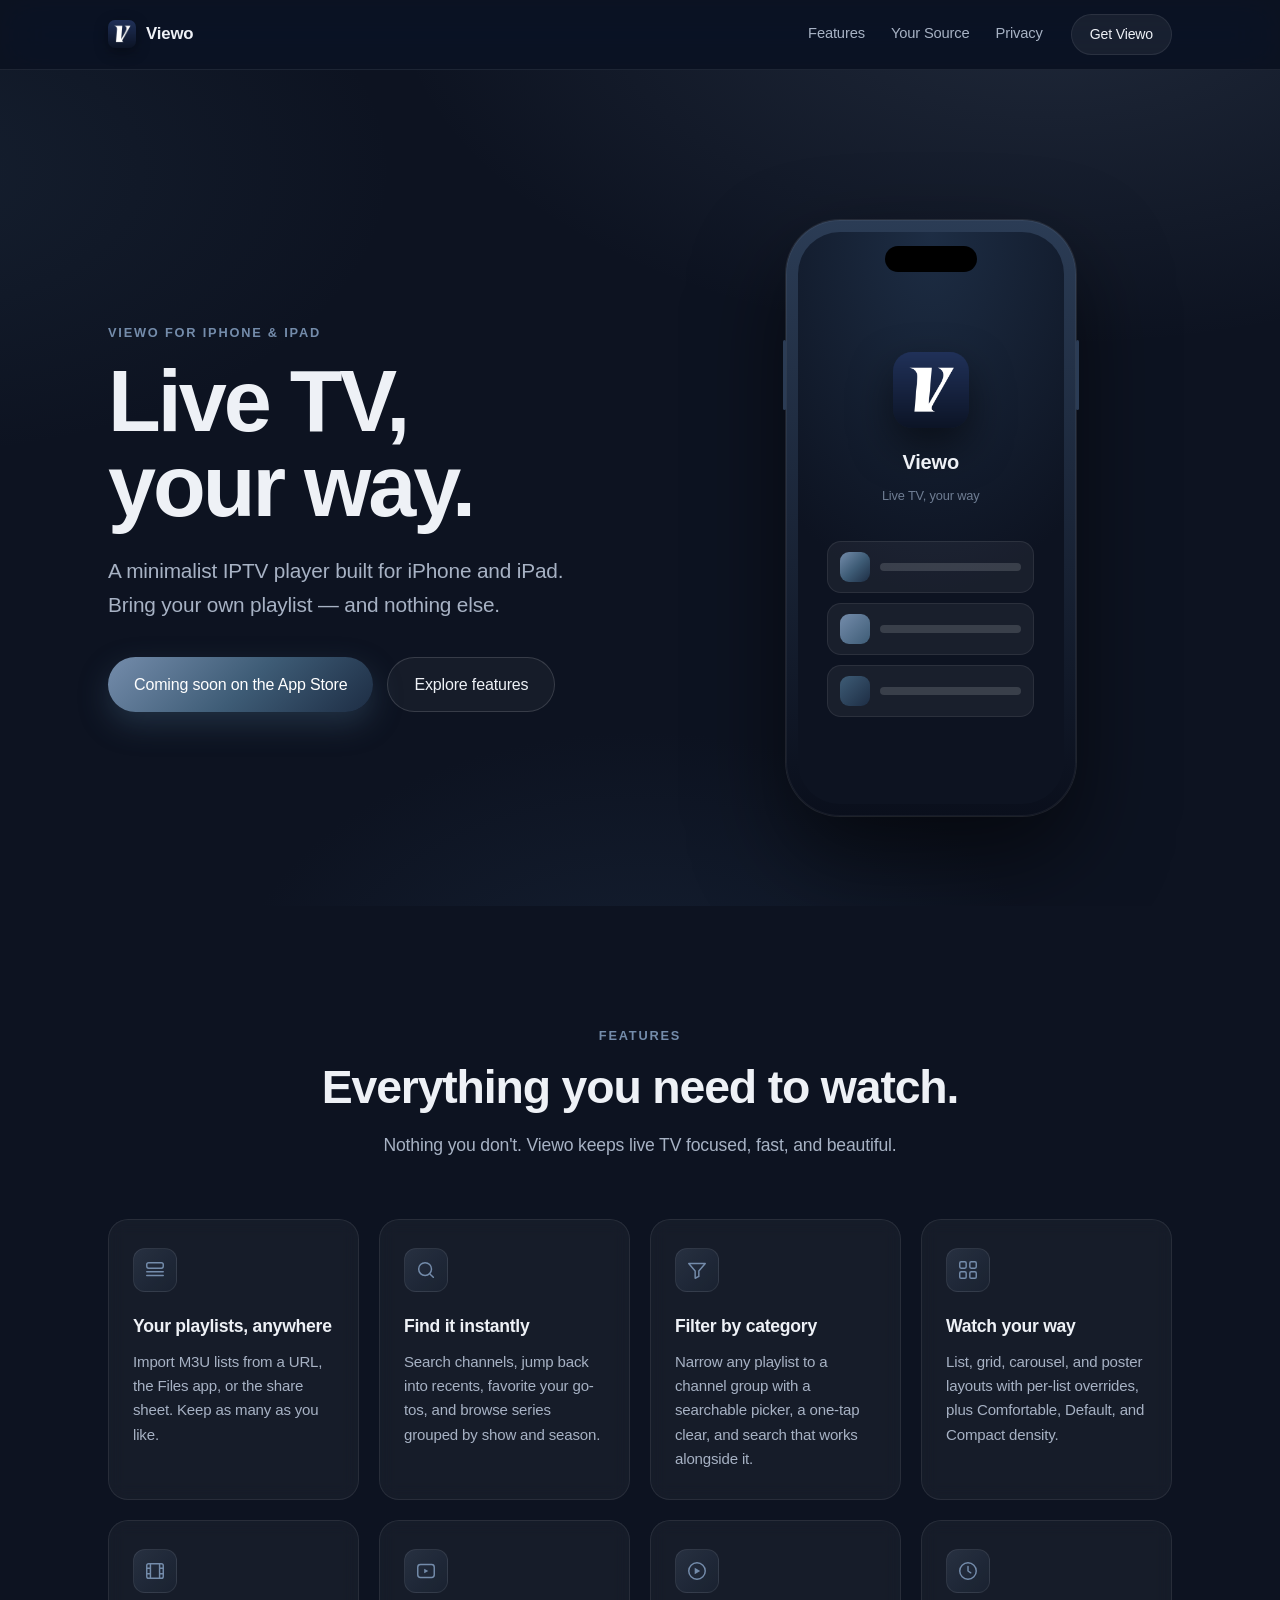
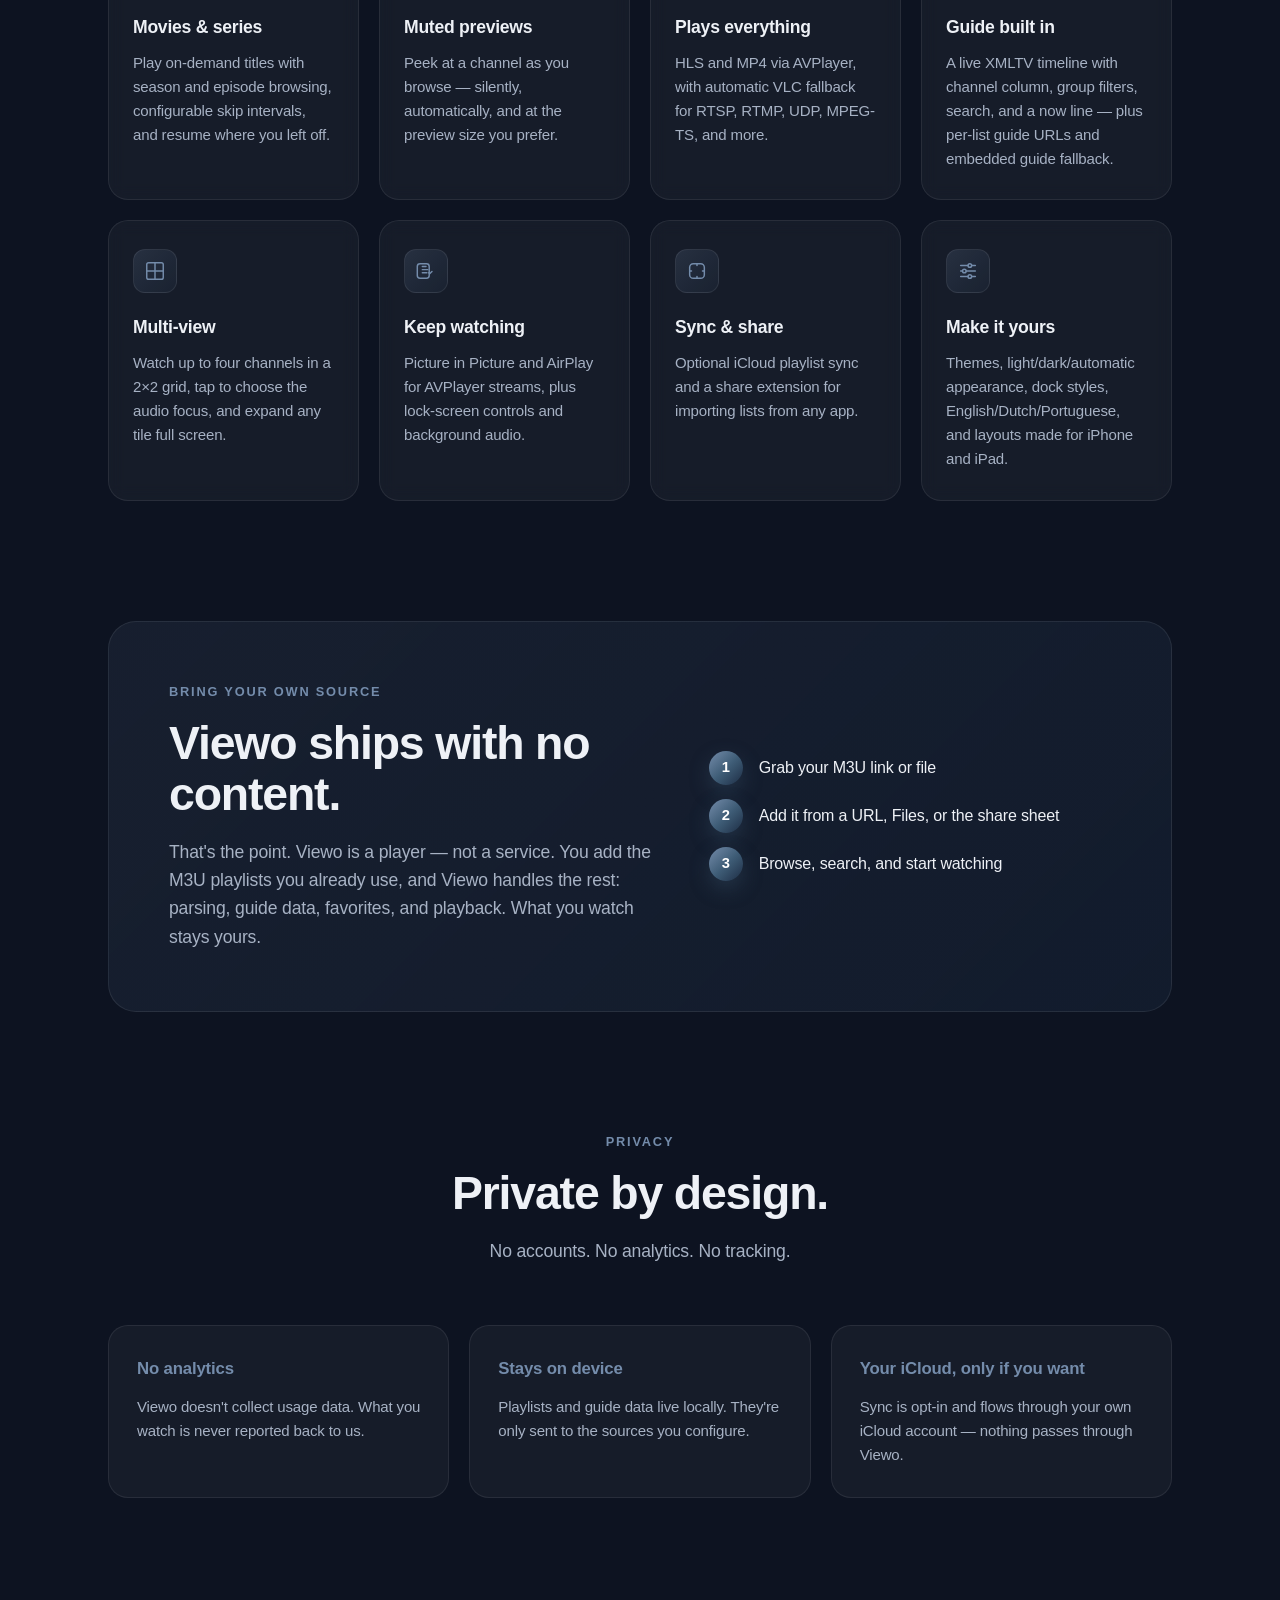
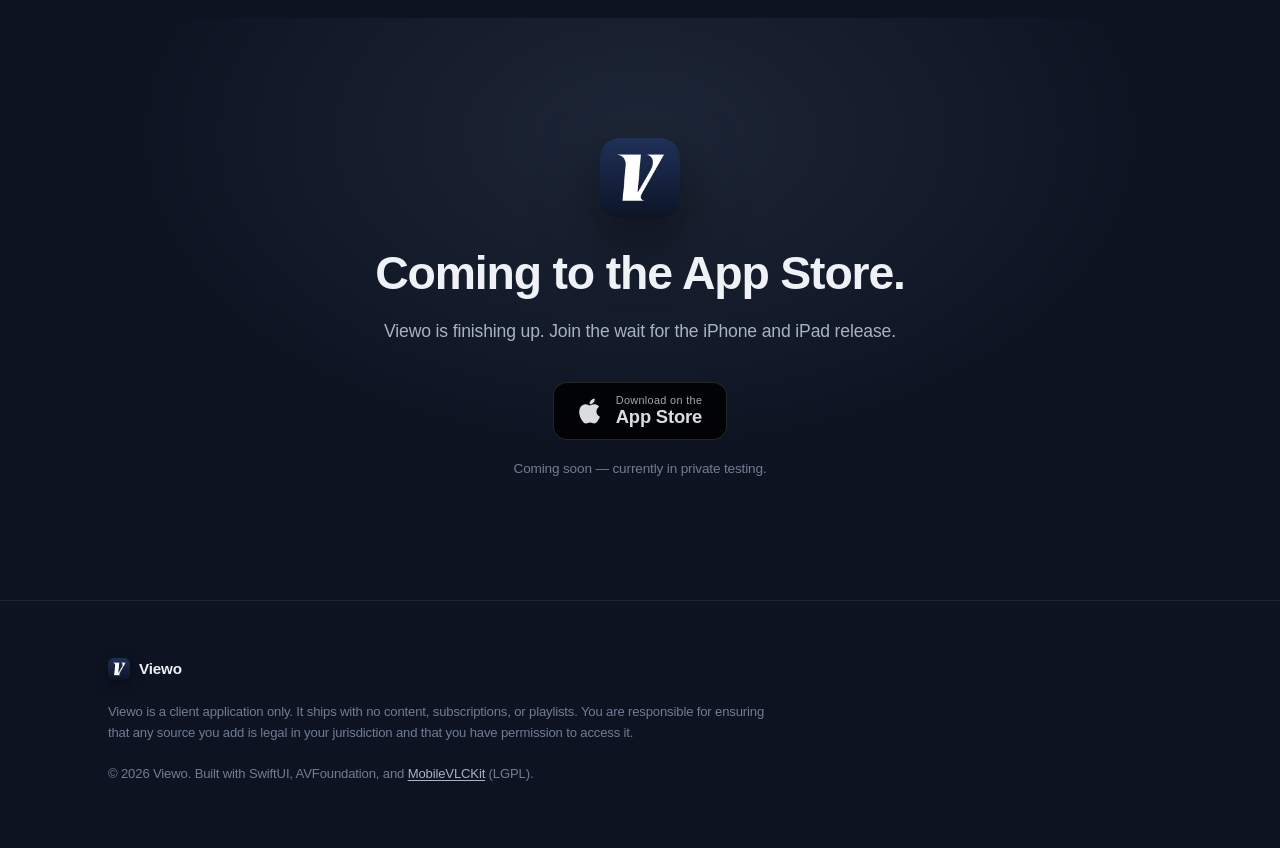
==== index.html @ 0201b93a "Refresh features for current app release" ====
<!DOCTYPE html>
<html lang="en" data-theme="dark">
<head>
  <meta charset="UTF-8" />
  <meta name="viewport" content="width=device-width, initial-scale=1.0" />
  <title>Viewo — Live TV, your way</title>
  <meta name="description" content="Viewo is a native IPTV player for iPhone and iPad. Bring your own playlist and watch live TV with a beautiful, minimalist experience." />
  <meta name="theme-color" content="#0D1321" />

  <meta property="og:title" content="Viewo — Live TV, your way" />
  <meta property="og:description" content="A native IPTV player for iPhone and iPad. Bring your own playlist." />
  <meta property="og:type" content="website" />
  <meta property="og:image" content="assets/img/app-icon.png" />

  <link rel="icon" type="image/png" href="assets/img/app-icon.png" />
  <link rel="apple-touch-icon" href="assets/img/app-icon.png" />
  <link rel="stylesheet" href="assets/css/style.css" />
</head>
<body>
  <a class="skip-link" href="#main">Skip to content</a>

  <header class="nav" data-reveal>
    <div class="nav__inner">
      <a class="brand" href="#top" aria-label="Viewo home">
        <img class="brand__mark" src="assets/img/app-icon.png" alt="" width="28" height="28" />
        <span class="brand__name">Viewo</span>
      </a>

      <nav class="nav__links" aria-label="Primary">
        <a href="#features">Features</a>
        <a href="#your-source">Your Source</a>
        <a href="#privacy">Privacy</a>
      </nav>

      <a class="nav__cta" href="#download">Get Viewo</a>
    </div>
  </header>

  <main id="main">
    <!-- Hero -->
    <section class="hero" id="top">
      <div class="hero__bg" aria-hidden="true"></div>
      <div class="hero__inner">
        <div class="hero__copy" data-reveal>
          <p class="eyebrow">Viewo for iPhone &amp; iPad</p>
          <h1 class="hero__title">Live TV,<br />your way.</h1>
          <p class="hero__subtitle">
            A minimalist IPTV player built for iPhone and iPad.
            Bring your own playlist — and nothing else.
          </p>
          <div class="hero__actions">
            <a class="btn btn--primary" href="#download">
              Coming soon on the App&nbsp;Store
            </a>
            <a class="btn btn--ghost" href="#features">Explore features</a>
          </div>
        </div>

        <div class="hero__device" data-reveal>
          <div class="phone" aria-hidden="true">
            <div class="phone__screen">
              <div class="phone__island"></div>
              <div class="phone__content">
                <img class="phone__icon" src="assets/img/app-icon.png" alt="" />
                <span class="phone__app">Viewo</span>
                <span class="phone__tag">Live TV, your way</span>
                <div class="phone__rows">
                  <div class="phone__row"><i></i><span></span></div>
                  <div class="phone__row"><i></i><span></span></div>
                  <div class="phone__row"><i></i><span></span></div>
                </div>
              </div>
            </div>
            <div class="phone__side phone__side--left"></div>
            <div class="phone__side phone__side--right"></div>
          </div>
        </div>
      </div>
    </section>

    <!-- Features -->
    <section class="features" id="features">
      <div class="wrap">
        <header class="section-head" data-reveal>
          <p class="eyebrow">Features</p>
          <h2 class="section-title">Everything you need to watch.</h2>
          <p class="section-lede">Nothing you don't. Viewo keeps live TV focused, fast, and beautiful.</p>
        </header>

        <div class="grid">
          <article class="card" data-reveal>
            <span class="card__icon" aria-hidden="true">
              <svg viewBox="0 0 24 24" fill="none" stroke="currentColor" stroke-width="1.6" stroke-linecap="round" stroke-linejoin="round"><rect x="3" y="4" width="18" height="6" rx="2"/><path d="M3 14h18M3 18h18"/></svg>
            </span>
            <h3 class="card__title">Your playlists, anywhere</h3>
            <p class="card__text">Import M3U lists from a URL, the Files app, or the share sheet. Keep as many as you like.</p>
          </article>

          <article class="card" data-reveal>
            <span class="card__icon" aria-hidden="true">
              <svg viewBox="0 0 24 24" fill="none" stroke="currentColor" stroke-width="1.6" stroke-linecap="round" stroke-linejoin="round"><circle cx="11" cy="11" r="7"/><path d="m20 20-3.2-3.2"/></svg>
            </span>
            <h3 class="card__title">Find it instantly</h3>
            <p class="card__text">Search channels, jump back into recents, favorite your go-tos, and browse series grouped by show and season.</p>
          </article>

          <article class="card" data-reveal>
            <span class="card__icon" aria-hidden="true">
              <svg viewBox="0 0 24 24" fill="none" stroke="currentColor" stroke-width="1.6" stroke-linecap="round" stroke-linejoin="round"><path d="M3 5h18l-7 8v6l-4 2v-8z"/></svg>
            </span>
            <h3 class="card__title">Filter by category</h3>
            <p class="card__text">Narrow any playlist to a channel group with a searchable picker, a one-tap clear, and search that works alongside it.</p>
          </article>

          <article class="card" data-reveal>
            <span class="card__icon" aria-hidden="true">
              <svg viewBox="0 0 24 24" fill="none" stroke="currentColor" stroke-width="1.6" stroke-linecap="round" stroke-linejoin="round"><rect x="3" y="3" width="7" height="7" rx="1.5"/><rect x="14" y="3" width="7" height="7" rx="1.5"/><rect x="3" y="14" width="7" height="7" rx="1.5"/><rect x="14" y="14" width="7" height="7" rx="1.5"/></svg>
            </span>
            <h3 class="card__title">Watch your way</h3>
            <p class="card__text">List, grid, carousel, and poster layouts with per-list overrides, plus Comfortable, Default, and Compact density.</p>
          </article>

          <article class="card" data-reveal>
            <span class="card__icon" aria-hidden="true">
              <svg viewBox="0 0 24 24" fill="none" stroke="currentColor" stroke-width="1.6" stroke-linecap="round" stroke-linejoin="round"><rect x="3" y="4" width="18" height="16" rx="2"/><path d="M7 4v16M17 4v16M3 9h4M3 15h4M17 9h4M17 15h4"/></svg>
            </span>
            <h3 class="card__title">Movies &amp; series</h3>
            <p class="card__text">Play on-demand titles with season and episode browsing, configurable skip intervals, and resume where you left off.</p>
          </article>

          <article class="card" data-reveal>
            <span class="card__icon" aria-hidden="true">
              <svg viewBox="0 0 24 24" fill="none" stroke="currentColor" stroke-width="1.6" stroke-linecap="round" stroke-linejoin="round"><rect x="3" y="5" width="18" height="14" rx="3"/><path d="M10 9.5v5l4.5-2.5z" fill="currentColor" stroke="none"/></svg>
            </span>
            <h3 class="card__title">Muted previews</h3>
            <p class="card__text">Peek at a channel as you browse — silently, automatically, and at the preview size you prefer.</p>
          </article>

          <article class="card" data-reveal>
            <span class="card__icon" aria-hidden="true">
              <svg viewBox="0 0 24 24" fill="none" stroke="currentColor" stroke-width="1.6" stroke-linecap="round" stroke-linejoin="round"><circle cx="12" cy="12" r="9"/><path d="M9.5 8.5v7l6-3.5z" fill="currentColor" stroke="none"/></svg>
            </span>
            <h3 class="card__title">Plays everything</h3>
            <p class="card__text">HLS and MP4 via AVPlayer, with automatic VLC fallback for RTSP, RTMP, UDP, MPEG-TS, and more.</p>
          </article>

          <article class="card" data-reveal>
            <span class="card__icon" aria-hidden="true">
              <svg viewBox="0 0 24 24" fill="none" stroke="currentColor" stroke-width="1.6" stroke-linecap="round" stroke-linejoin="round"><circle cx="12" cy="12" r="9"/><path d="M12 7v5l3 2"/></svg>
            </span>
            <h3 class="card__title">Guide built in</h3>
            <p class="card__text">A live XMLTV timeline with channel column, group filters, search, and a now line — plus per-list guide URLs and embedded guide fallback.</p>
          </article>

          <article class="card" data-reveal>
            <span class="card__icon" aria-hidden="true">
              <svg viewBox="0 0 24 24" fill="none" stroke="currentColor" stroke-width="1.6" stroke-linecap="round" stroke-linejoin="round"><rect x="3" y="3" width="18" height="18" rx="2"/><path d="M12 3v18M3 12h18"/></svg>
            </span>
            <h3 class="card__title">Multi-view</h3>
            <p class="card__text">Watch up to four channels in a 2×2 grid, tap to choose the audio focus, and expand any tile full screen.</p>
          </article>

          <article class="card" data-reveal>
            <span class="card__icon" aria-hidden="true">
              <svg viewBox="0 0 24 24" fill="none" stroke="currentColor" stroke-width="1.6" stroke-linecap="round" stroke-linejoin="round"><rect x="2.5" y="4" width="13" height="16" rx="3"/><path d="M8 7h4M8 10.5h6M8 14h5"/><path d="M18.5 12.5 16 15l-1-1"/></svg>
            </span>
            <h3 class="card__title">Keep watching</h3>
            <p class="card__text">Picture in Picture and AirPlay for AVPlayer streams, plus lock-screen controls and background audio.</p>
          </article>

          <article class="card" data-reveal>
            <span class="card__icon" aria-hidden="true">
              <svg viewBox="0 0 24 24" fill="none" stroke="currentColor" stroke-width="1.6" stroke-linecap="round" stroke-linejoin="round"><path d="M4 8a4 4 0 0 1 4-4h8a4 4 0 0 1 4 4v8a4 4 0 0 1-4 4H8a4 4 0 0 1-4-4z"/><path d="M4 12h2M18 12h2M12 4v2M12 18v2"/></svg>
            </span>
            <h3 class="card__title">Sync &amp; share</h3>
            <p class="card__text">Optional iCloud playlist sync and a share extension for importing lists from any app.</p>
          </article>

          <article class="card" data-reveal>
            <span class="card__icon" aria-hidden="true">
              <svg viewBox="0 0 24 24" fill="none" stroke="currentColor" stroke-width="1.6" stroke-linecap="round" stroke-linejoin="round"><path d="M4 6h8M16 6h4M4 12h2M10 12h10M4 18h8M16 18h4"/><circle cx="14" cy="6" r="2"/><circle cx="8" cy="12" r="2"/><circle cx="14" cy="18" r="2"/></svg>
            </span>
            <h3 class="card__title">Make it yours</h3>
            <p class="card__text">Themes, light/dark/automatic appearance, dock styles, English/Dutch/Portuguese, and layouts made for iPhone and iPad.</p>
          </article>
        </div>
      </div>
    </section>

    <!-- Bring your own source -->
    <section class="source" id="your-source">
      <div class="wrap">
        <div class="source__panel" data-reveal>
          <div class="source__copy">
            <p class="eyebrow">Bring your own source</p>
            <h2 class="section-title">Viewo ships with no content.</h2>
            <p class="section-lede">
              That's the point. Viewo is a player — not a service. You add the M3U
              playlists you already use, and Viewo handles the rest: parsing,
              guide data, favorites, and playback. What you watch stays yours.
            </p>
          </div>
          <ul class="source__steps">
            <li><span class="step">1</span> Grab your M3U link or file</li>
            <li><span class="step">2</span> Add it from a URL, Files, or the share sheet</li>
            <li><span class="step">3</span> Browse, search, and start watching</li>
          </ul>
        </div>
      </div>
    </section>

    <!-- Privacy -->
    <section class="privacy" id="privacy">
      <div class="wrap">
        <header class="section-head" data-reveal>
          <p class="eyebrow">Privacy</p>
          <h2 class="section-title">Private by design.</h2>
          <p class="section-lede">No accounts. No analytics. No tracking.</p>
        </header>

        <div class="privacy__grid" data-reveal>
          <div class="privacy__item">
            <h3>No analytics</h3>
            <p>Viewo doesn't collect usage data. What you watch is never reported back to us.</p>
          </div>
          <div class="privacy__item">
            <h3>Stays on device</h3>
            <p>Playlists and guide data live locally. They're only sent to the sources you configure.</p>
          </div>
          <div class="privacy__item">
            <h3>Your iCloud, only if you want</h3>
            <p>Sync is opt-in and flows through your own iCloud account — nothing passes through Viewo.</p>
          </div>
        </div>
      </div>
    </section>

    <!-- Download -->
    <section class="download" id="download">
      <div class="download__bg" aria-hidden="true"></div>
      <div class="wrap download__inner" data-reveal>
        <img class="download__icon" src="assets/img/app-icon.png" alt="Viewo app icon" width="80" height="80" />
        <h2 class="section-title">Coming to the App Store.</h2>
        <p class="section-lede">Viewo is finishing up. Join the wait for the iPhone and iPad release.</p>

        <!-- TODO: replace with the real App Store / TestFlight URL -->
        <a class="store-badge" href="#" aria-label="Viewo on the App Store — coming soon">
          <svg viewBox="0 0 24 24" fill="currentColor" aria-hidden="true">
            <path d="M17.05 12.54c-.03-2.96 2.42-4.38 2.53-4.45-1.38-2.02-3.52-2.3-4.29-2.33-1.82-.18-3.55 1.08-4.48 1.08-.92 0-2.34-1.05-3.85-1.02-1.98.03-3.81 1.15-4.83 2.93-2.06 3.58-.53 8.88 1.48 11.79.98 1.42 2.15 3.02 3.69 2.96 1.48-.06 2.04-.96 3.83-.96 1.79 0 2.3.96 3.86.93 1.6-.03 2.61-1.45 3.58-2.88 1.13-1.65 1.59-3.25 1.62-3.33-.04-.02-3.11-1.19-3.14-4.72zM14.25 4.15c.82-.99 1.37-2.37 1.22-3.75-1.18.05-2.61.79-3.46 1.78-.76.88-1.43 2.29-1.25 3.64 1.32.1 2.66-.67 3.49-1.67z"/>
          </svg>
          <span class="store-badge__text">
            <small>Download on the</small>
            <strong>App Store</strong>
          </span>
        </a>
        <span class="download__note">Coming soon — currently in private testing.</span>
      </div>
    </section>
  </main>

  <footer class="footer">
    <div class="wrap footer__inner">
      <div class="footer__brand">
        <img class="brand__mark" src="assets/img/app-icon.png" alt="" width="22" height="22" />
        <span>Viewo</span>
      </div>
      <p class="footer__disclaimer">
        Viewo is a client application only. It ships with no content, subscriptions, or
        playlists. You are responsible for ensuring that any source you add is legal in your
        jurisdiction and that you have permission to access it.
      </p>
      <p class="footer__meta">
        © <span id="year">2026</span> Viewo. Built with SwiftUI, AVFoundation, and
        <a href="https://github.com/videolan/vlc" rel="noopener">MobileVLCKit</a> (LGPL).
      </p>
    </div>
  </footer>

  <script src="assets/js/main.js"></script>
</body>
</html>
---- assets/css/style.css ----
/* ============================================================
   Viewo — landing page
   Slate theme · Apple-inspired · dark
   ============================================================ */

:root {
  --bg: #0d1321;
  --bg-soft: #111a2c;
  --surface: #1d2d44;
  --surface-2: #22334c;
  --accent: #3e5c76;
  --accent-bright: #748cab;
  --accent-deep: #16263a;
  --cream: #f0ebd8;
  --text: #eef1f6;
  --text-dim: #a7b2c4;
  --text-faint: #6f7d93;

  --border: rgba(255, 255, 255, 0.08);
  --border-strong: rgba(255, 255, 255, 0.14);
  --glass: rgba(255, 255, 255, 0.04);

  --gradient-brand: linear-gradient(135deg, #748cab 0%, #3e5c76 52%, #1d2d44 100%);

  --radius-lg: 28px;
  --radius-md: 20px;
  --radius-sm: 14px;

  --font: -apple-system, BlinkMacSystemFont, "SF Pro Display", "SF Pro Text",
    "Segoe UI", Roboto, Helvetica, Arial, sans-serif;

  --ease: cubic-bezier(0.22, 1, 0.36, 1);
}

* {
  margin: 0;
  padding: 0;
  box-sizing: border-box;
}

html {
  scroll-behavior: smooth;
  -webkit-text-size-adjust: 100%;
}

body {
  font-family: var(--font);
  background: var(--bg);
  color: var(--text);
  line-height: 1.6;
  letter-spacing: -0.01em;
  -webkit-font-smoothing: antialiased;
  -moz-osx-font-smoothing: grayscale;
  overflow-x: hidden;
}

a {
  color: inherit;
  text-decoration: none;
}

img {
  display: block;
  max-width: 100%;
}

/* ---------- Layout helpers ---------- */
.wrap {
  width: 100%;
  max-width: 1120px;
  margin: 0 auto;
  padding: 0 28px;
}

.skip-link {
  position: absolute;
  left: -9999px;
  top: 0;
  background: var(--accent);
  color: #fff;
  padding: 10px 18px;
  border-radius: 0 0 10px 0;
  z-index: 200;
}
.skip-link:focus {
  left: 0;
}

/* ---------- Reveal animation ---------- */
[data-reveal] {
  opacity: 0;
  transform: translateY(22px);
  transition: opacity 0.7s var(--ease), transform 0.7s var(--ease);
}
[data-reveal].is-visible {
  opacity: 1;
  transform: none;
}
@media (prefers-reduced-motion: reduce) {
  [data-reveal] {
    opacity: 1;
    transform: none;
    transition: none;
  }
}

/* ---------- Eyebrow / headings ---------- */
.eyebrow {
  font-size: 0.8rem;
  font-weight: 600;
  letter-spacing: 0.14em;
  text-transform: uppercase;
  color: var(--accent-bright);
  margin-bottom: 16px;
}

.section-title {
  font-size: clamp(1.9rem, 4vw, 2.9rem);
  font-weight: 600;
  letter-spacing: -0.025em;
  line-height: 1.1;
  color: var(--text);
}

.section-lede {
  margin-top: 18px;
  font-size: 1.1rem;
  color: var(--text-dim);
  max-width: 560px;
}

.section-head {
  text-align: center;
  margin-bottom: 60px;
}
.section-head .section-lede {
  margin-left: auto;
  margin-right: auto;
}

/* ---------- Navigation ---------- */
.nav {
  position: sticky;
  top: 0;
  z-index: 100;
  padding: 14px 0;
  background: rgba(13, 19, 33, 0.6);
  -webkit-backdrop-filter: saturate(180%) blur(20px);
  backdrop-filter: saturate(180%) blur(20px);
  border-bottom: 1px solid var(--border);
}

.nav__inner {
  max-width: 1120px;
  margin: 0 auto;
  padding: 0 28px;
  display: flex;
  align-items: center;
  gap: 28px;
}

.brand {
  display: inline-flex;
  align-items: center;
  gap: 10px;
  font-weight: 600;
  font-size: 1.05rem;
  letter-spacing: -0.01em;
}
.brand__mark {
  border-radius: 7px;
  box-shadow: 0 4px 14px rgba(0, 0, 0, 0.35);
}

.nav__links {
  display: flex;
  gap: 26px;
  margin-left: auto;
}
.nav__links a {
  font-size: 0.92rem;
  color: var(--text-dim);
  transition: color 0.25s var(--ease);
}
.nav__links a:hover {
  color: var(--text);
}

.nav__cta {
  font-size: 0.88rem;
  font-weight: 500;
  color: var(--text);
  padding: 8px 18px;
  border-radius: 999px;
  background: rgba(255, 255, 255, 0.06);
  border: 1px solid var(--border);
  transition: background 0.25s var(--ease), border-color 0.25s var(--ease);
}
.nav__cta:hover {
  background: rgba(255, 255, 255, 0.11);
  border-color: var(--border-strong);
}

/* ---------- Hero ---------- */
.hero {
  position: relative;
  padding: clamp(72px, 12vw, 150px) 0 clamp(40px, 8vw, 90px);
  overflow: hidden;
}

.hero__bg {
  position: absolute;
  inset: 0;
  background:
    radial-gradient(1100px 600px at 82% -10%, rgba(116, 140, 171, 0.18), transparent 60%),
    radial-gradient(900px 520px at -8% 12%, rgba(62, 92, 118, 0.16), transparent 55%),
    radial-gradient(700px 500px at 50% 115%, rgba(29, 45, 68, 0.5), transparent 60%);
  pointer-events: none;
}

.hero__inner {
  position: relative;
  max-width: 1120px;
  margin: 0 auto;
  padding: 0 28px;
  display: grid;
  grid-template-columns: 1.05fr 0.95fr;
  align-items: center;
  gap: 48px;
}

.hero__title {
  font-size: clamp(3rem, 8vw, 5.4rem);
  font-weight: 700;
  letter-spacing: -0.035em;
  line-height: 0.98;
  color: var(--text);
}

.hero__subtitle {
  margin-top: 26px;
  font-size: clamp(1.05rem, 2vw, 1.3rem);
  color: var(--text-dim);
  max-width: 460px;
}

.hero__actions {
  display: flex;
  flex-wrap: wrap;
  gap: 14px;
  margin-top: 36px;
}

.btn {
  display: inline-flex;
  align-items: center;
  justify-content: center;
  font-size: 1rem;
  font-weight: 500;
  padding: 14px 26px;
  border-radius: 999px;
  transition: transform 0.25s var(--ease), background 0.25s var(--ease),
    border-color 0.25s var(--ease), box-shadow 0.25s var(--ease);
}
.btn--primary {
  color: #fff;
  background: var(--gradient-brand);
  box-shadow: 0 12px 30px rgba(62, 92, 118, 0.4);
}
.btn--primary:hover {
  transform: translateY(-2px);
  box-shadow: 0 18px 38px rgba(62, 92, 118, 0.5);
}
.btn--ghost {
  color: var(--text);
  background: rgba(255, 255, 255, 0.04);
  border: 1px solid var(--border-strong);
}
.btn--ghost:hover {
  background: rgba(255, 255, 255, 0.09);
}

/* ---------- Phone mockup ---------- */
.hero__device {
  display: flex;
  justify-content: center;
}

.phone {
  position: relative;
  width: 290px;
  height: 596px;
  border-radius: 54px;
  background: linear-gradient(180deg, #2b3c55, #0a0f1c);
  padding: 12px;
  box-shadow:
    0 0 0 1px rgba(255, 255, 255, 0.09),
    0 40px 90px rgba(0, 0, 0, 0.55),
    inset 0 0 0 1px rgba(255, 255, 255, 0.05);
}
.phone__screen {
  position: relative;
  width: 100%;
  height: 100%;
  border-radius: 42px;
  overflow: hidden;
  background: radial-gradient(120% 90% at 50% 0%, #1d2d44 0%, #0d1321 70%);
}
.phone__island {
  position: absolute;
  top: 14px;
  left: 50%;
  transform: translateX(-50%);
  width: 92px;
  height: 26px;
  border-radius: 999px;
  background: #000;
  z-index: 3;
}

.phone__content {
  position: absolute;
  inset: 0;
  display: flex;
  flex-direction: column;
  align-items: center;
  justify-content: center;
  gap: 8px;
  padding-top: 34px;
  text-align: center;
}
.phone__icon {
  width: 76px;
  height: 76px;
  border-radius: 19px;
  box-shadow: 0 18px 40px rgba(0, 0, 0, 0.5);
  margin-bottom: 10px;
}
.phone__app {
  font-size: 1.25rem;
  font-weight: 600;
  letter-spacing: -0.01em;
  color: var(--text);
}
.phone__tag {
  font-size: 0.8rem;
  color: var(--text-faint);
  margin-bottom: 26px;
}

.phone__rows {
  width: 78%;
  display: flex;
  flex-direction: column;
  gap: 10px;
}
.phone__row {
  display: flex;
  align-items: center;
  gap: 10px;
  padding: 10px 12px;
  border-radius: 14px;
  background: rgba(255, 255, 255, 0.05);
  border: 1px solid var(--border);
}
.phone__row i {
  width: 30px;
  height: 30px;
  border-radius: 9px;
  background: var(--gradient-brand);
  flex: none;
}
.phone__row span {
  height: 8px;
  border-radius: 4px;
  background: rgba(255, 255, 255, 0.14);
  flex: 1;
}
.phone__row:nth-child(2) i {
  background: linear-gradient(135deg, #748cab, #3e5c76);
}
.phone__row:nth-child(3) i {
  background: linear-gradient(135deg, #3e5c76, #1d2d44);
}

.phone__side {
  position: absolute;
  width: 3px;
  border-radius: 2px;
  background: #2b3c55;
}
.phone__side--left {
  left: -3px;
  top: 120px;
  height: 70px;
}
.phone__side--right {
  right: -3px;
  top: 120px;
  height: 70px;
}

/* ---------- Features ---------- */
.features {
  padding: clamp(70px, 10vw, 120px) 0;
}

.grid {
  display: grid;
  grid-template-columns: repeat(4, 1fr);
  gap: 20px;
}

.card {
  padding: 28px 24px;
  border-radius: var(--radius-md);
  background: var(--glass);
  border: 1px solid var(--border);
  -webkit-backdrop-filter: blur(8px);
  backdrop-filter: blur(8px);
  transition: transform 0.35s var(--ease), border-color 0.35s var(--ease),
    background 0.35s var(--ease);
}
.card:hover {
  transform: translateY(-5px);
  border-color: var(--border-strong);
  background: rgba(255, 255, 255, 0.06);
}

.card__icon {
  display: inline-flex;
  align-items: center;
  justify-content: center;
  width: 44px;
  height: 44px;
  border-radius: 12px;
  color: var(--accent-bright);
  background: linear-gradient(135deg, rgba(116, 140, 171, 0.18), rgba(62, 92, 118, 0.1));
  border: 1px solid var(--border);
  margin-bottom: 20px;
}
.card__icon svg {
  width: 22px;
  height: 22px;
}

.card__title {
  font-size: 1.1rem;
  font-weight: 600;
  letter-spacing: -0.015em;
  margin-bottom: 10px;
}
.card__text {
  font-size: 0.94rem;
  color: var(--text-dim);
}

/* ---------- Bring your own source ---------- */
.source {
  padding: 0 0 clamp(70px, 10vw, 120px);
}
.source__panel {
  display: grid;
  grid-template-columns: 1.1fr 0.9fr;
  gap: 48px;
  align-items: center;
  padding: clamp(32px, 5vw, 60px);
  border-radius: var(--radius-lg);
  background: linear-gradient(135deg, rgba(116, 140, 171, 0.1), rgba(29, 45, 68, 0.35));
  border: 1px solid var(--border);
}
.source__steps {
  list-style: none;
  display: flex;
  flex-direction: column;
  gap: 14px;
}
.source__steps li {
  display: flex;
  align-items: center;
  gap: 16px;
  font-size: 1rem;
  color: var(--text);
}
.step {
  display: inline-flex;
  align-items: center;
  justify-content: center;
  width: 34px;
  height: 34px;
  flex: none;
  border-radius: 50%;
  font-weight: 600;
  font-size: 0.92rem;
  color: #fff;
  background: var(--gradient-brand);
  box-shadow: 0 8px 20px rgba(62, 92, 118, 0.35);
}

/* ---------- Privacy ---------- */
.privacy {
  padding: 0 0 clamp(70px, 10vw, 120px);
}
.privacy__grid {
  display: grid;
  grid-template-columns: repeat(3, 1fr);
  gap: 20px;
}
.privacy__item {
  padding: 30px 28px;
  border-radius: var(--radius-md);
  background: var(--glass);
  border: 1px solid var(--border);
}
.privacy__item h3 {
  font-size: 1.05rem;
  font-weight: 600;
  letter-spacing: -0.01em;
  margin-bottom: 12px;
  color: var(--accent-bright);
}
.privacy__item p {
  font-size: 0.94rem;
  color: var(--text-dim);
}

/* ---------- Download ---------- */
.download {
  position: relative;
  padding: clamp(70px, 10vw, 120px) 0;
  overflow: hidden;
}
.download__bg {
  position: absolute;
  inset: 0;
  background: radial-gradient(800px 500px at 50% 20%, rgba(116, 140, 171, 0.16), transparent 65%);
  pointer-events: none;
}
.download__inner {
  position: relative;
  display: flex;
  flex-direction: column;
  align-items: center;
  text-align: center;
}
.download__icon {
  border-radius: 20px;
  box-shadow: 0 24px 60px rgba(0, 0, 0, 0.5);
  margin-bottom: 30px;
}

.store-badge {
  display: inline-flex;
  align-items: center;
  gap: 12px;
  margin-top: 36px;
  padding: 12px 24px;
  border-radius: 14px;
  color: #fff;
  background: #000;
  border: 1px solid rgba(255, 255, 255, 0.16);
  transition: transform 0.25s var(--ease), box-shadow 0.25s var(--ease);
  opacity: 0.85;
}
.store-badge:hover {
  transform: translateY(-2px);
  box-shadow: 0 16px 40px rgba(0, 0, 0, 0.5);
}
.store-badge svg {
  width: 26px;
  height: 26px;
}
.store-badge__text {
  display: flex;
  flex-direction: column;
  line-height: 1.1;
  text-align: left;
}
.store-badge__text small {
  font-size: 0.68rem;
  letter-spacing: 0.03em;
  opacity: 0.75;
}
.store-badge__text strong {
  font-size: 1.15rem;
  font-weight: 600;
  letter-spacing: -0.01em;
}

.download__note {
  margin-top: 18px;
  font-size: 0.85rem;
  color: var(--text-faint);
}

/* ---------- Footer ---------- */
.footer {
  border-top: 1px solid var(--border);
  padding: 56px 0 64px;
}
.footer__inner {
  display: flex;
  flex-direction: column;
  gap: 20px;
}
.footer__brand {
  display: inline-flex;
  align-items: center;
  gap: 9px;
  font-weight: 600;
  font-size: 0.95rem;
}
.footer__brand .brand__mark {
  border-radius: 6px;
}
.footer__disclaimer {
  font-size: 0.82rem;
  color: var(--text-faint);
  max-width: 680px;
}
.footer__meta {
  font-size: 0.82rem;
  color: var(--text-faint);
}
.footer__meta a {
  color: var(--text-dim);
  text-decoration: underline;
  text-underline-offset: 2px;
}
.footer__meta a:hover {
  color: var(--text);
}

/* ---------- Responsive ---------- */
@media (max-width: 900px) {
  .hero__inner {
    grid-template-columns: 1fr;
    text-align: center;
  }
  .hero__subtitle {
    margin-left: auto;
    margin-right: auto;
  }
  .hero__actions {
    justify-content: center;
  }
  .hero__device {
    order: -1;
  }
  .phone {
    width: 250px;
    height: 516px;
  }
  .grid {
    grid-template-columns: repeat(2, 1fr);
  }
  .source__panel {
    grid-template-columns: 1fr;
  }
  .privacy__grid {
    grid-template-columns: 1fr;
  }
}

@media (max-width: 560px) {
  .nav__links {
    display: none;
  }
  .grid {
    grid-template-columns: 1fr;
  }
  .phone {
    width: 228px;
    height: 472px;
  }
  .wrap,
  .nav__inner,
  .hero__inner {
    padding-left: 20px;
    padding-right: 20px;
  }
}
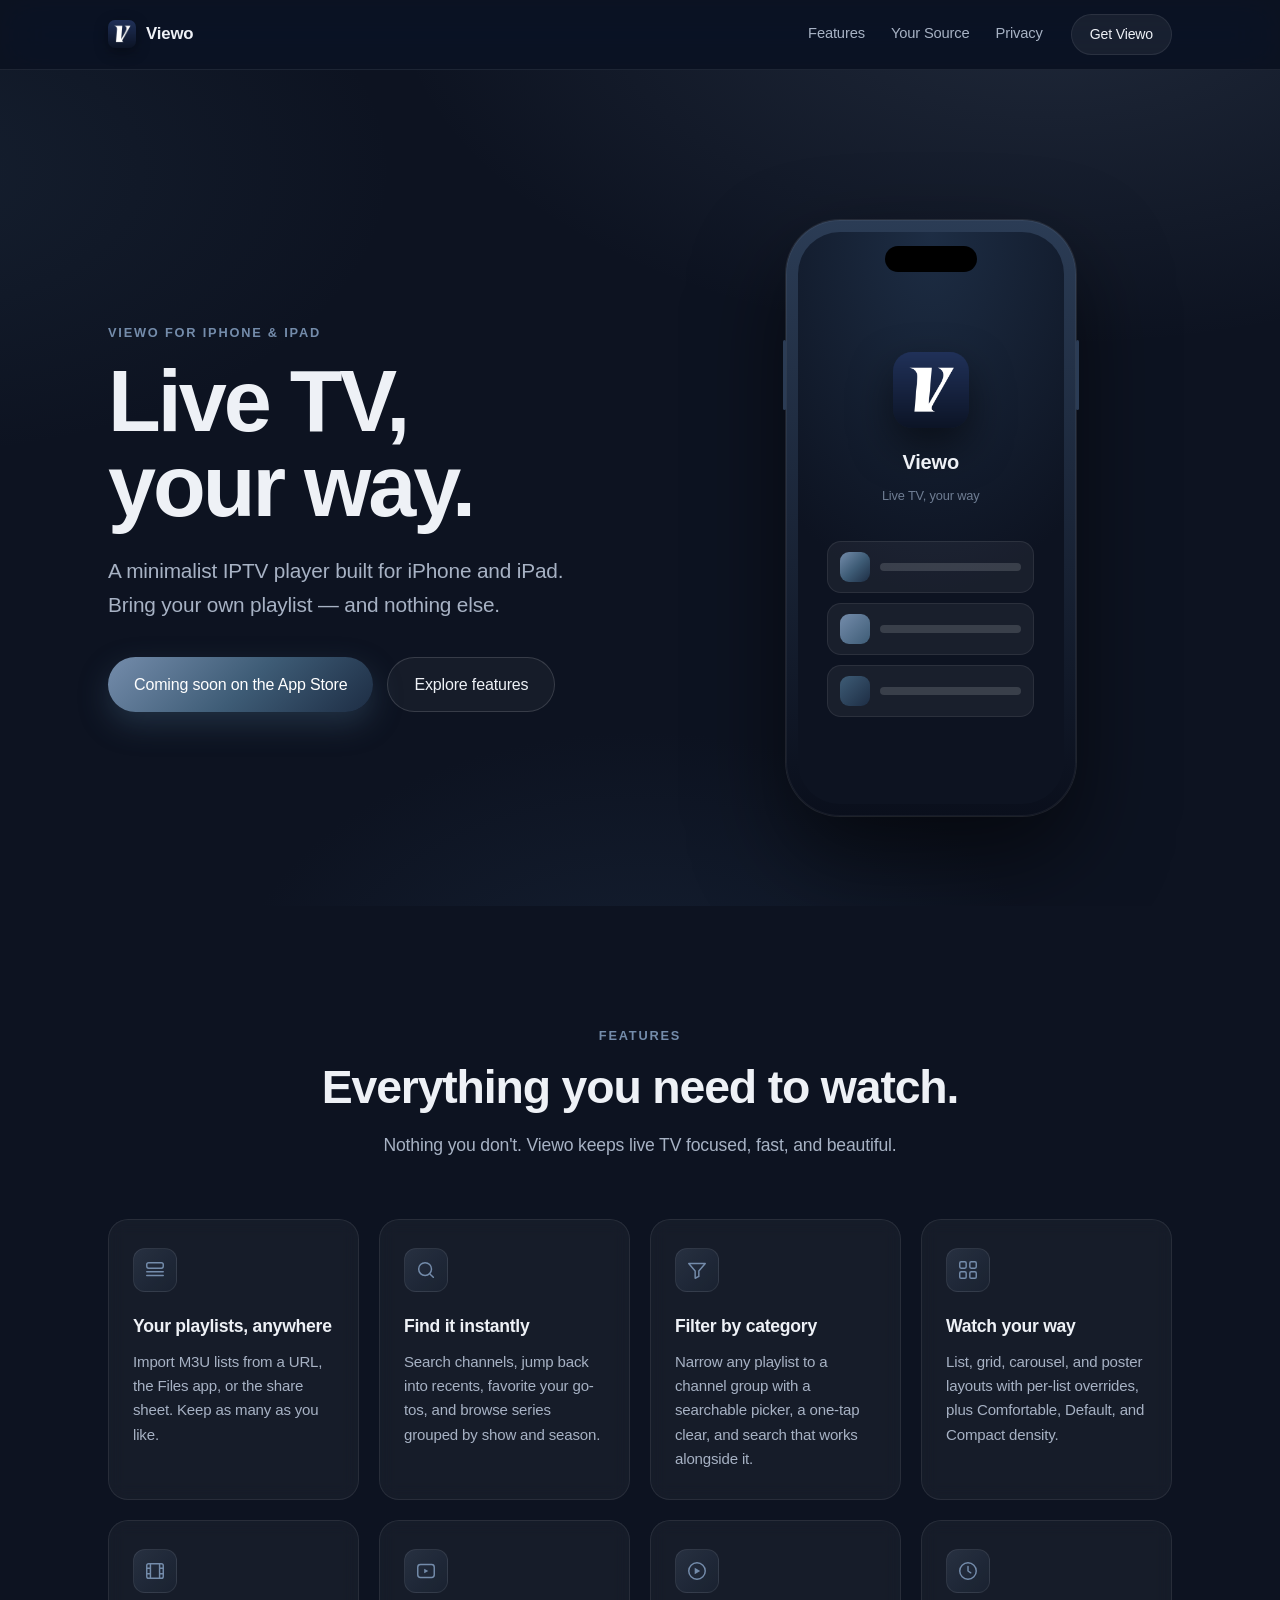
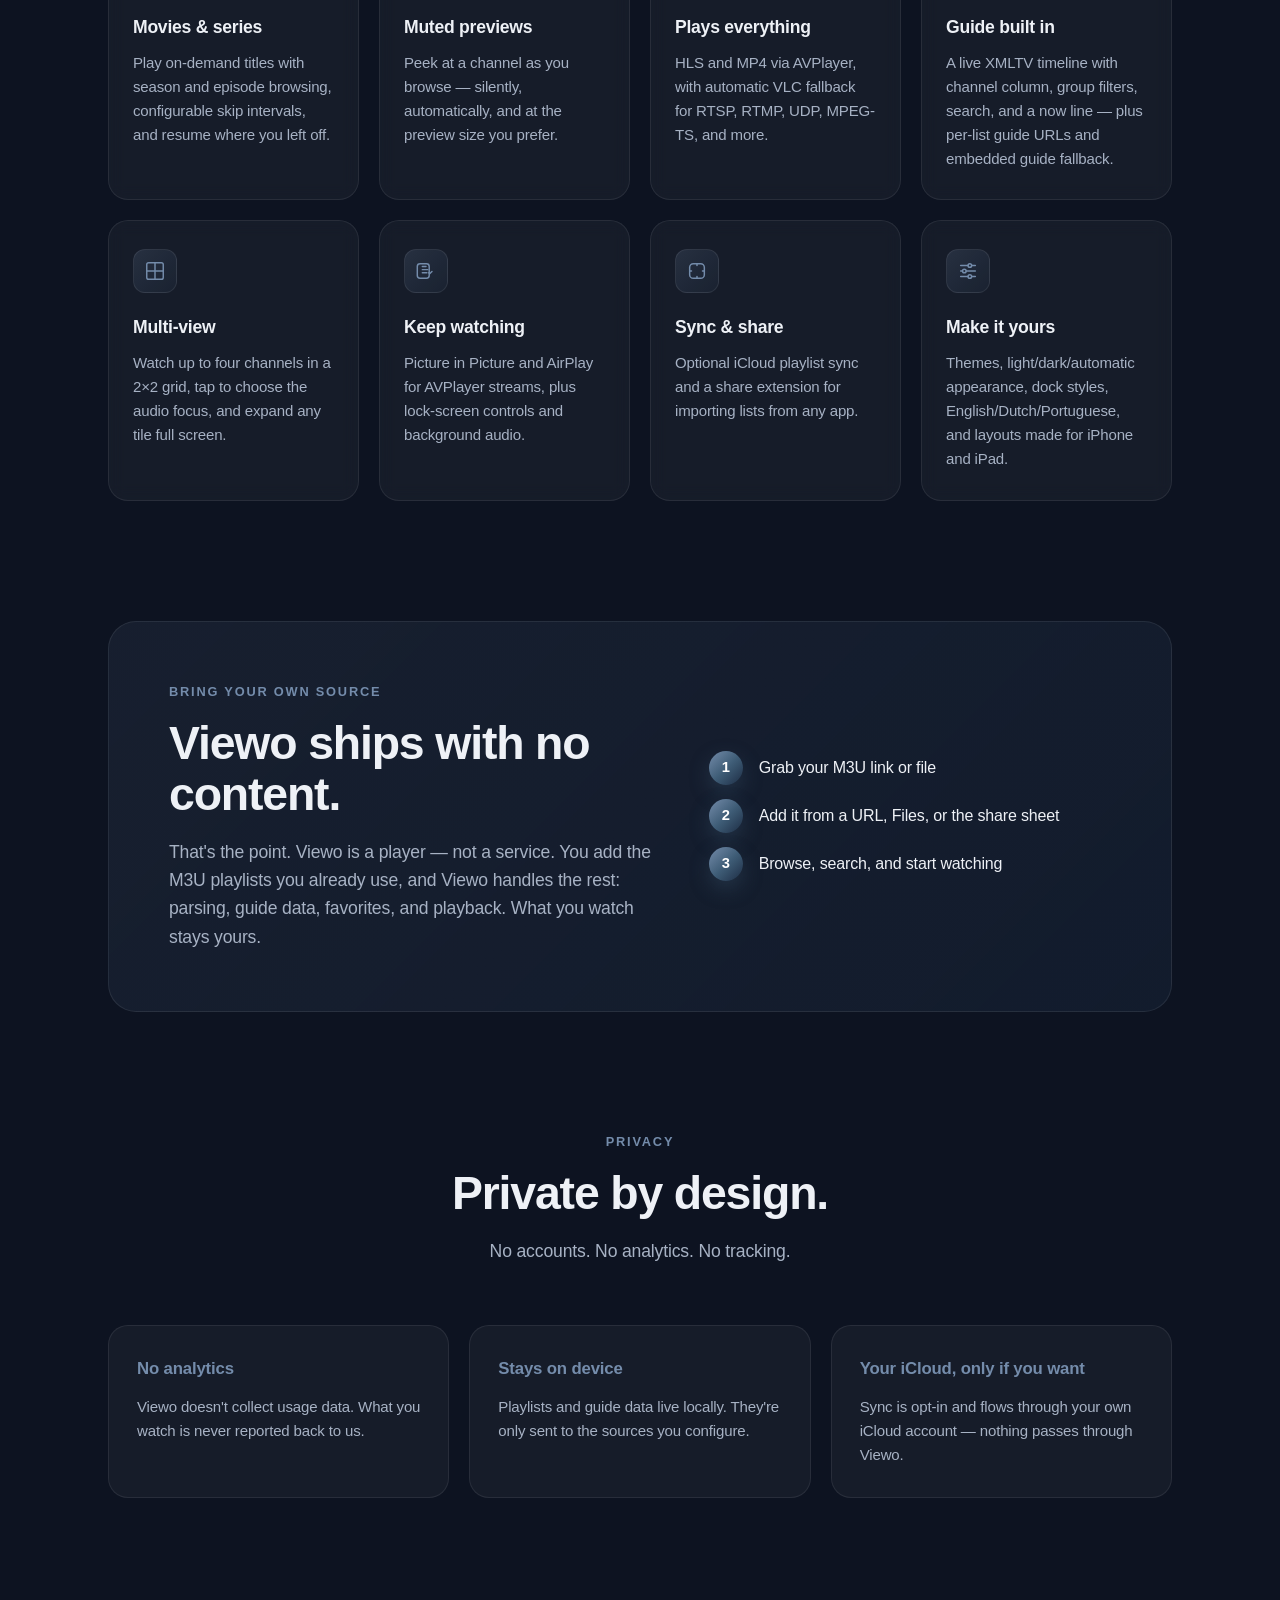
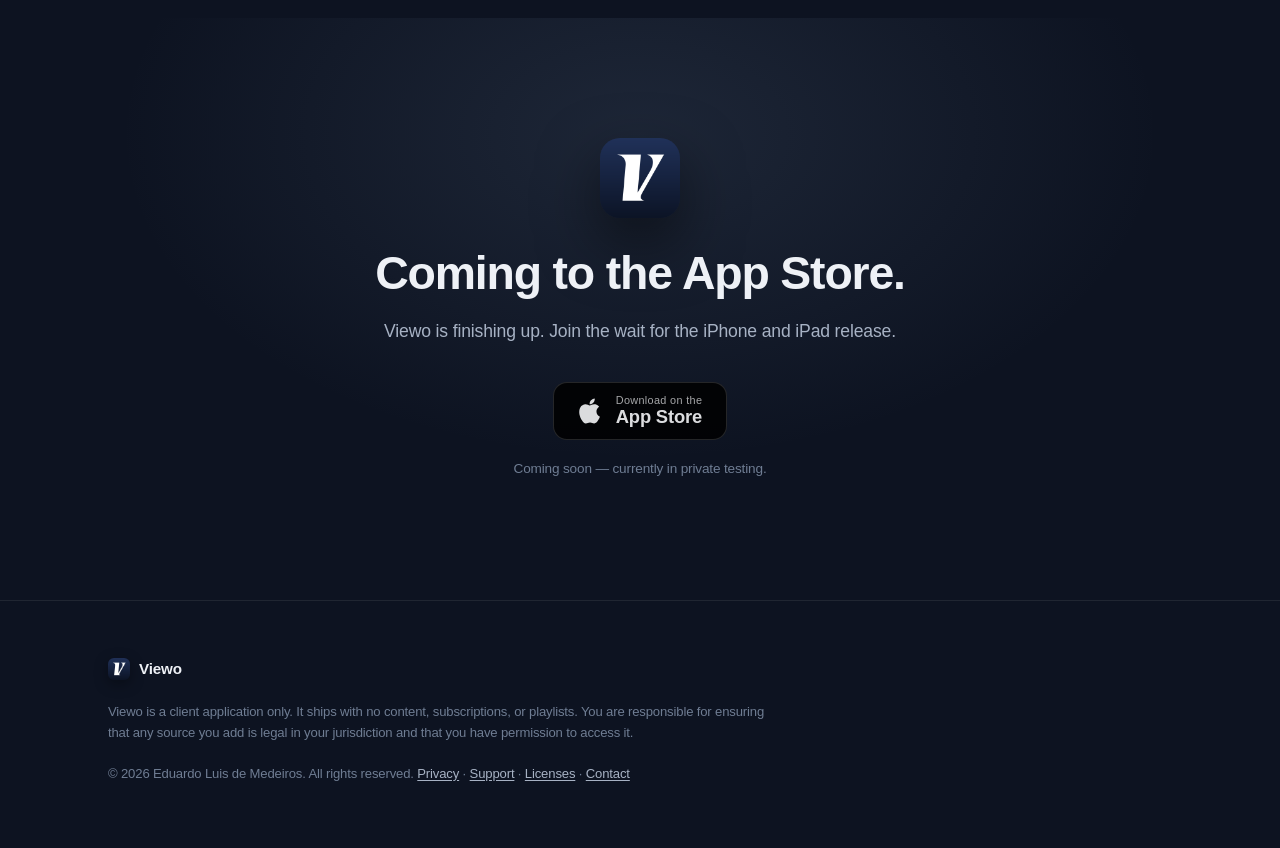
==== commit e9531e75: "Add privacy, support, and licenses pages" ====
--- a/index.html
+++ b/index.html
@@ -270,8 +270,11 @@
         jurisdiction and that you have permission to access it.
       </p>
       <p class="footer__meta">
-        © <span id="year">2026</span> Viewo. Built with SwiftUI, AVFoundation, and
-        <a href="https://github.com/videolan/vlc" rel="noopener">MobileVLCKit</a> (LGPL).
+        © <span id="year">2026</span> Eduardo Luis de Medeiros. All rights reserved.
+        <a href="privacy/">Privacy</a> ·
+        <a href="support/">Support</a> ·
+        <a href="licenses/">Licenses</a> ·
+        <a href="mailto:viewo.support@emedeiros.me">Contact</a>
       </p>
     </div>
   </footer>
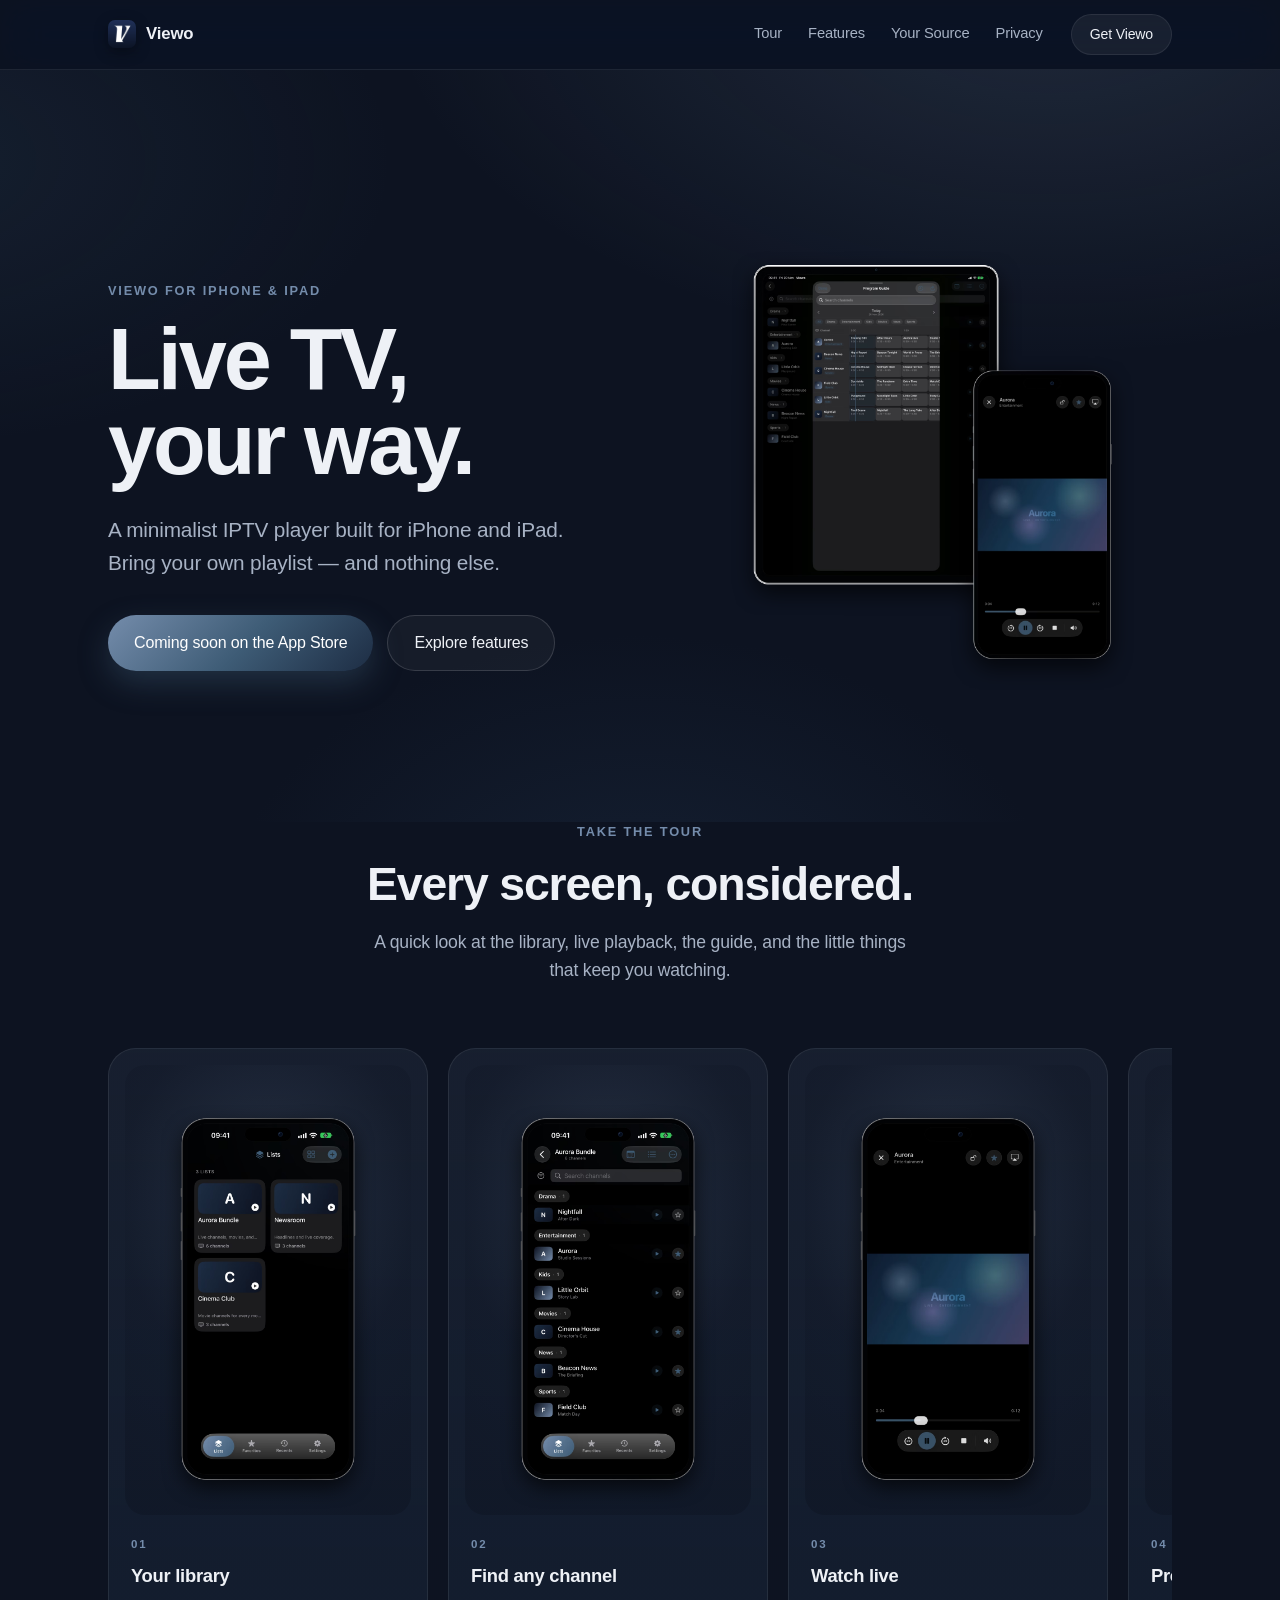
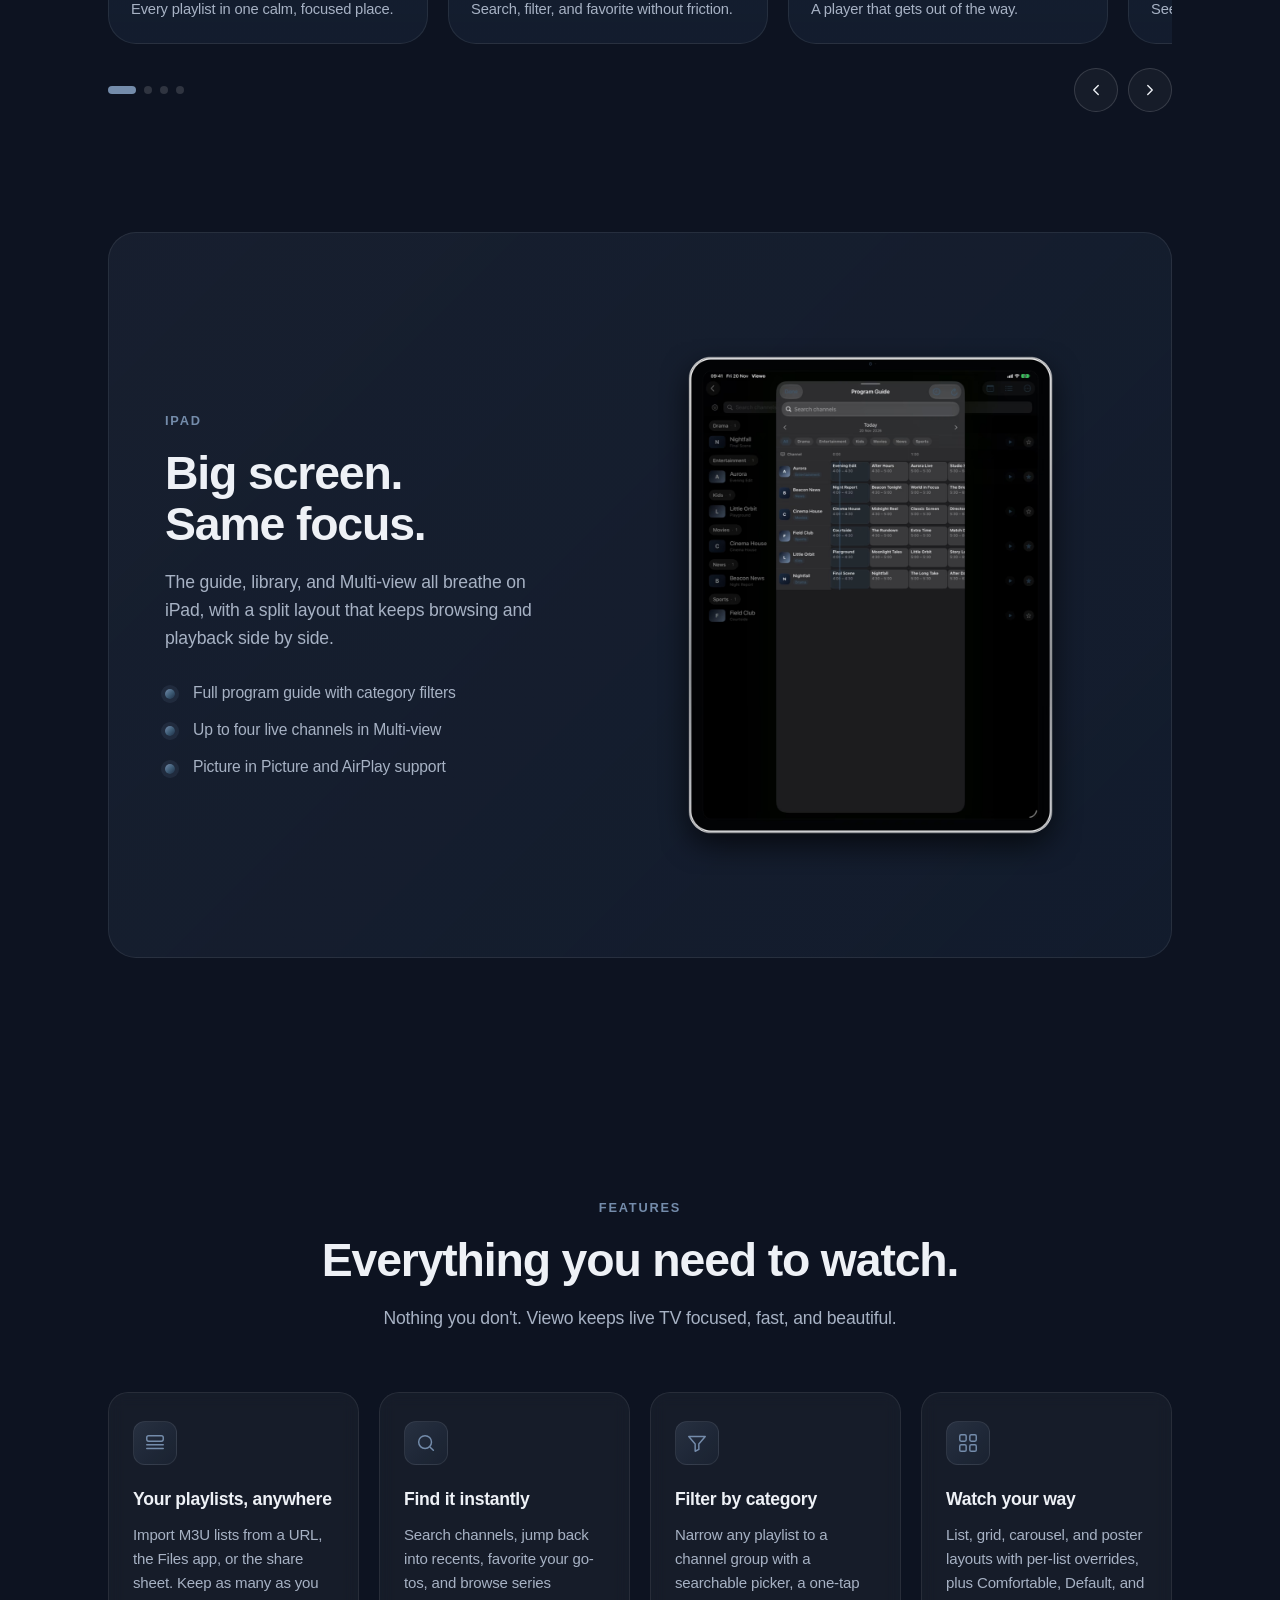
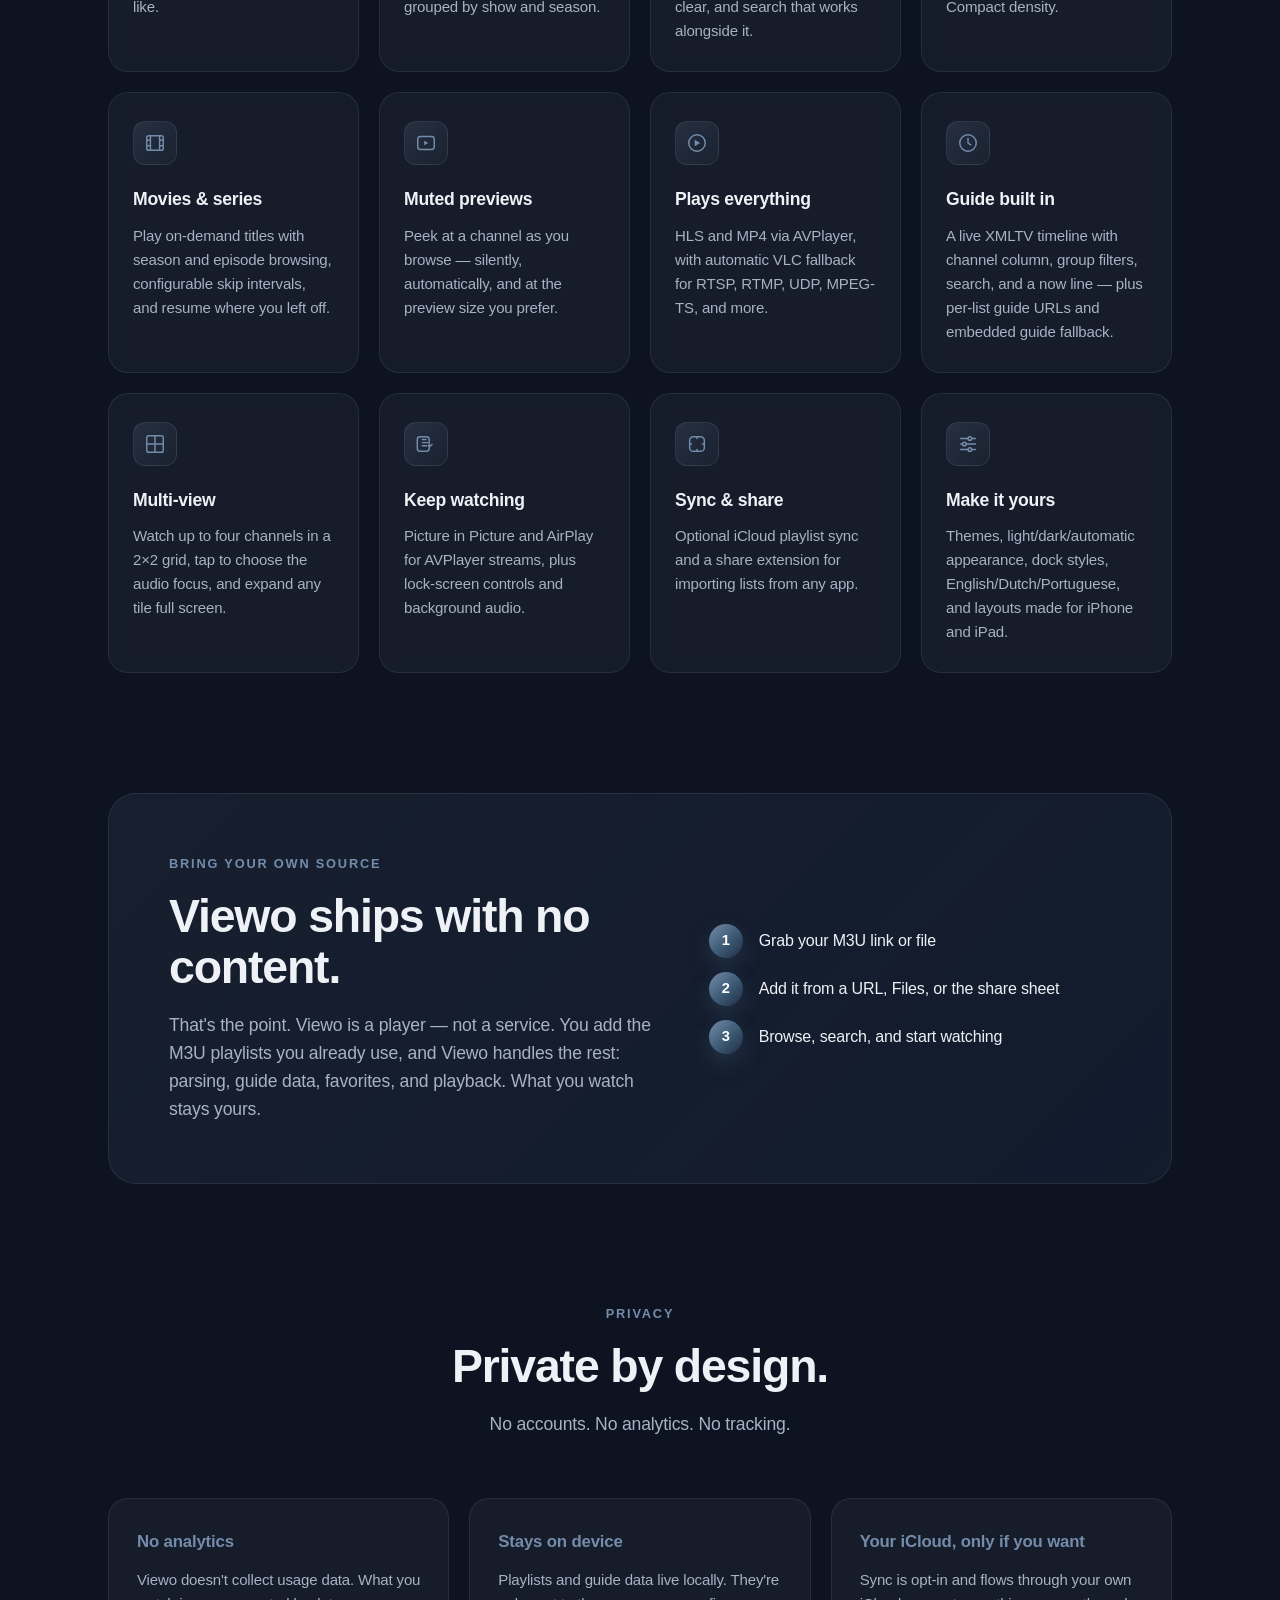
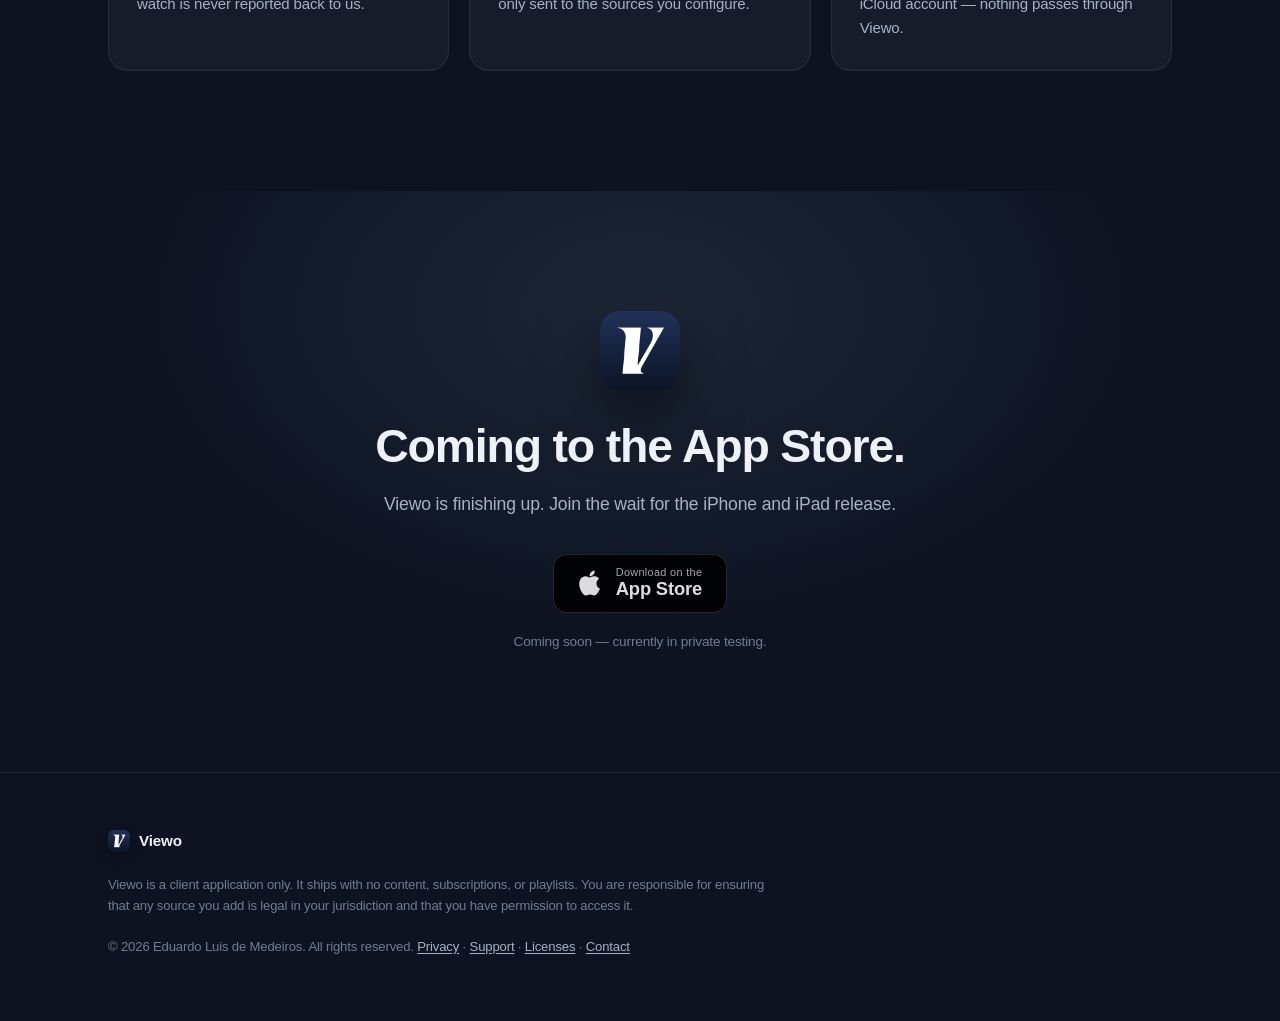
==== commit 9d8ad9fe: "Add device screenshots and screenshot carousel" ====
--- a/index.html
+++ b/index.html
@@ -10,7 +10,9 @@
   <meta property="og:title" content="Viewo — Live TV, your way" />
   <meta property="og:description" content="A native IPTV player for iPhone and iPad. Bring your own playlist." />
   <meta property="og:type" content="website" />
-  <meta property="og:image" content="assets/img/app-icon.png" />
+  <meta property="og:image" content="assets/img/screens/og-hero.jpg" />
+  <meta property="og:image:width" content="1200" />
+  <meta property="og:image:height" content="800" />
 
   <link rel="icon" type="image/png" href="assets/img/app-icon.png" />
   <link rel="apple-touch-icon" href="assets/img/app-icon.png" />
@@ -27,6 +29,7 @@
       </a>
 
       <nav class="nav__links" aria-label="Primary">
+        <a href="#tour">Tour</a>
         <a href="#features">Features</a>
         <a href="#your-source">Your Source</a>
         <a href="#privacy">Privacy</a>
@@ -57,22 +60,169 @@
         </div>
 
         <div class="hero__device" data-reveal>
-          <div class="phone" aria-hidden="true">
-            <div class="phone__screen">
-              <div class="phone__island"></div>
-              <div class="phone__content">
-                <img class="phone__icon" src="assets/img/app-icon.png" alt="" />
-                <span class="phone__app">Viewo</span>
-                <span class="phone__tag">Live TV, your way</span>
-                <div class="phone__rows">
-                  <div class="phone__row"><i></i><span></span></div>
-                  <div class="phone__row"><i></i><span></span></div>
-                  <div class="phone__row"><i></i><span></span></div>
-                </div>
-              </div>
+          <picture>
+            <source srcset="assets/img/screens/hero-devices.avif" type="image/avif" />
+            <img
+              class="hero__art"
+              src="assets/img/screens/hero-devices.png"
+              alt="Viewo on iPad showing the program guide and on iPhone showing live playback"
+              width="1600"
+              height="1700"
+            />
+          </picture>
+        </div>
+      </div>
+    </section>
+
+    <section class="tour" id="tour">
+      <div class="wrap">
+        <header class="section-head" data-reveal>
+          <p class="eyebrow">Take the tour</p>
+          <h2 class="section-title">Every screen, considered.</h2>
+          <p class="section-lede">A quick look at the library, live playback, the guide, and the little things that keep you watching.</p>
+        </header>
+
+        <div class="carousel" data-carousel data-reveal>
+          <div
+            class="carousel__viewport"
+            tabindex="0"
+            role="region"
+            aria-roledescription="carousel"
+            aria-label="Viewo app screenshots"
+          >
+            <ol class="carousel__track">
+              <li class="carousel__slide" role="group" aria-roledescription="slide" aria-label="1 of 6">
+                <figure class="tour-card">
+                  <div class="tour-card__media">
+                    <picture>
+                      <source srcset="assets/img/screens/tour-01-library.avif" type="image/avif" />
+                      <img src="assets/img/screens/tour-01-library.png" alt="Viewo library showing saved playlists" width="800" height="1550" loading="lazy" decoding="async" />
+                    </picture>
+                  </div>
+                  <figcaption class="tour-card__copy">
+                    <span class="tour-card__step">01</span>
+                    <h3>Your library</h3>
+                    <p>Every playlist in one calm, focused place.</p>
+                  </figcaption>
+                </figure>
+              </li>
+
+              <li class="carousel__slide" role="group" aria-roledescription="slide" aria-label="2 of 6">
+                <figure class="tour-card">
+                  <div class="tour-card__media">
+                    <picture>
+                      <source srcset="assets/img/screens/tour-02-channels.avif" type="image/avif" />
+                      <img src="assets/img/screens/tour-02-channels.png" alt="Viewo channel search and category filters" width="800" height="1550" loading="lazy" decoding="async" />
+                    </picture>
+                  </div>
+                  <figcaption class="tour-card__copy">
+                    <span class="tour-card__step">02</span>
+                    <h3>Find any channel</h3>
+                    <p>Search, filter, and favorite without friction.</p>
+                  </figcaption>
+                </figure>
+              </li>
+
+              <li class="carousel__slide" role="group" aria-roledescription="slide" aria-label="3 of 6">
+                <figure class="tour-card">
+                  <div class="tour-card__media">
+                    <picture>
+                      <source srcset="assets/img/screens/tour-03-player.avif" type="image/avif" />
+                      <img src="assets/img/screens/tour-03-player.png" alt="Viewo live player with playback controls" width="800" height="1550" loading="lazy" decoding="async" />
+                    </picture>
+                  </div>
+                  <figcaption class="tour-card__copy">
+                    <span class="tour-card__step">03</span>
+                    <h3>Watch live</h3>
+                    <p>A player that gets out of the way.</p>
+                  </figcaption>
+                </figure>
+              </li>
+
+              <li class="carousel__slide" role="group" aria-roledescription="slide" aria-label="4 of 6">
+                <figure class="tour-card">
+                  <div class="tour-card__media">
+                    <picture>
+                      <source srcset="assets/img/screens/tour-04-guide.avif" type="image/avif" />
+                      <img src="assets/img/screens/tour-04-guide.png" alt="Viewo program guide timeline" width="800" height="1550" loading="lazy" decoding="async" />
+                    </picture>
+                  </div>
+                  <figcaption class="tour-card__copy">
+                    <span class="tour-card__step">04</span>
+                    <h3>Program guide</h3>
+                    <p>See what's on across every channel.</p>
+                  </figcaption>
+                </figure>
+              </li>
+
+              <li class="carousel__slide" role="group" aria-roledescription="slide" aria-label="5 of 6">
+                <figure class="tour-card">
+                  <div class="tour-card__media">
+                    <picture>
+                      <source srcset="assets/img/screens/tour-05-favorites.avif" type="image/avif" />
+                      <img src="assets/img/screens/tour-05-favorites.png" alt="Viewo favorites list" width="800" height="1550" loading="lazy" decoding="async" />
+                    </picture>
+                  </div>
+                  <figcaption class="tour-card__copy">
+                    <span class="tour-card__step">05</span>
+                    <h3>Favorites</h3>
+                    <p>Your go-tos stay one tap away.</p>
+                  </figcaption>
+                </figure>
+              </li>
+
+              <li class="carousel__slide" role="group" aria-roledescription="slide" aria-label="6 of 6">
+                <figure class="tour-card">
+                  <div class="tour-card__media">
+                    <picture>
+                      <source srcset="assets/img/screens/tour-06-recents.avif" type="image/avif" />
+                      <img src="assets/img/screens/tour-06-recents.png" alt="Viewo recently watched channels" width="800" height="1550" loading="lazy" decoding="async" />
+                    </picture>
+                  </div>
+                  <figcaption class="tour-card__copy">
+                    <span class="tour-card__step">06</span>
+                    <h3>Recents</h3>
+                    <p>Pick up right where you left off.</p>
+                  </figcaption>
+                </figure>
+              </li>
+            </ol>
+          </div>
+
+          <div class="carousel__controls">
+            <div class="carousel__dots" data-carousel-dots></div>
+            <div class="carousel__arrows">
+              <button class="carousel__button" type="button" data-carousel-prev aria-label="Previous screenshot">
+                <svg viewBox="0 0 24 24" fill="none" stroke="currentColor" stroke-width="1.8" stroke-linecap="round" stroke-linejoin="round" aria-hidden="true"><path d="m15 18-6-6 6-6"/></svg>
+              </button>
+              <button class="carousel__button" type="button" data-carousel-next aria-label="Next screenshot">
+                <svg viewBox="0 0 24 24" fill="none" stroke="currentColor" stroke-width="1.8" stroke-linecap="round" stroke-linejoin="round" aria-hidden="true"><path d="m9 18 6-6-6-6"/></svg>
+              </button>
             </div>
-            <div class="phone__side phone__side--left"></div>
-            <div class="phone__side phone__side--right"></div>
+          </div>
+          <p class="visually-hidden" data-carousel-status aria-live="polite">View 1 of 6</p>
+        </div>
+      </div>
+    </section>
+
+    <section class="ipad" id="ipad">
+      <div class="wrap">
+        <div class="ipad__panel" data-reveal>
+          <div class="ipad__copy">
+            <p class="eyebrow">iPad</p>
+            <h2 class="section-title">Big screen.<br />Same focus.</h2>
+            <p class="section-lede">The guide, library, and Multi-view all breathe on iPad, with a split layout that keeps browsing and playback side by side.</p>
+            <ul class="ipad__points">
+              <li>Full program guide with category filters</li>
+              <li>Up to four live channels in Multi-view</li>
+              <li>Picture in Picture and AirPlay support</li>
+            </ul>
+          </div>
+          <div class="ipad__media">
+            <picture>
+              <source srcset="assets/img/screens/ipad-guide.avif" type="image/avif" />
+              <img src="assets/img/screens/ipad-guide.png" alt="Viewo program guide on iPad" width="1200" height="1500" loading="lazy" decoding="async" />
+            </picture>
           </div>
         </div>
       </div>
--- a/assets/css/style.css
+++ b/assets/css/style.css
@@ -40,6 +40,7 @@
 
 html {
   scroll-behavior: smooth;
+  scroll-padding-top: 88px;
   -webkit-text-size-adjust: 100%;
 }
 
@@ -97,6 +98,14 @@
   transform: none;
 }
 @media (prefers-reduced-motion: reduce) {
+  html {
+    scroll-behavior: auto;
+  }
+
+  .carousel .carousel__viewport {
+    scroll-behavior: auto;
+  }
+
   [data-reveal] {
     opacity: 1;
     transform: none;
@@ -280,124 +289,240 @@
   background: rgba(255, 255, 255, 0.09);
 }
 
-/* ---------- Phone mockup ---------- */
 .hero__device {
   display: flex;
+  align-items: center;
   justify-content: center;
 }
 
-.phone {
+.hero__device picture,
+.tour-card__media picture,
+.ipad__media picture {
+  display: contents;
+}
+
+.hero__art {
+  width: min(100%, 560px);
+  height: auto;
+}
+
+.visually-hidden {
+  position: absolute;
+  width: 1px;
+  height: 1px;
+  padding: 0;
+  margin: -1px;
+  overflow: hidden;
+  clip: rect(0, 0, 0, 0);
+  white-space: nowrap;
+  border: 0;
+}
+
+/* ---------- Tour ---------- */
+.tour {
+  padding: 0 0 clamp(70px, 10vw, 120px);
+}
+
+.carousel {
   position: relative;
-  width: 290px;
-  height: 596px;
-  border-radius: 54px;
-  background: linear-gradient(180deg, #2b3c55, #0a0f1c);
-  padding: 12px;
-  box-shadow:
-    0 0 0 1px rgba(255, 255, 255, 0.09),
-    0 40px 90px rgba(0, 0, 0, 0.55),
-    inset 0 0 0 1px rgba(255, 255, 255, 0.05);
-}
-.phone__screen {
+}
+
+.carousel__viewport {
+  overflow-x: auto;
+  overflow-y: hidden;
+  scroll-snap-type: x mandatory;
+  scroll-behavior: smooth;
+  scrollbar-width: none;
+  overscroll-behavior-x: contain;
+  padding: 4px 0 18px;
+  -webkit-overflow-scrolling: touch;
+}
+.carousel__viewport::-webkit-scrollbar {
+  display: none;
+}
+.carousel__viewport:focus-visible {
+  outline: 2px solid var(--accent-bright);
+  outline-offset: 6px;
+  border-radius: var(--radius-md);
+}
+
+.carousel__track {
+  display: flex;
+  gap: 20px;
+  list-style: none;
+  margin: 0;
+  padding: 0;
+}
+
+.carousel__slide {
+  flex: 0 0 min(320px, 78vw);
+  scroll-snap-align: start;
+}
+
+.tour-card {
+  display: flex;
+  flex-direction: column;
+  height: 100%;
+  padding: 16px;
+  border-radius: var(--radius-lg);
+  background: linear-gradient(180deg, rgba(116, 140, 171, 0.1), rgba(29, 45, 68, 0.38));
+  border: 1px solid var(--border);
+  transition: border-color 0.3s var(--ease), background 0.3s var(--ease);
+}
+.tour-card:hover {
+  border-color: var(--border-strong);
+  background: linear-gradient(180deg, rgba(116, 140, 171, 0.14), rgba(29, 45, 68, 0.44));
+}
+
+.tour-card__media {
+  display: flex;
+  flex: 1;
+  align-items: flex-end;
+  justify-content: center;
+  min-height: 450px;
+  overflow: hidden;
+  border-radius: var(--radius-md);
+  background: radial-gradient(90% 70% at 50% 30%, rgba(116, 140, 171, 0.16), rgba(13, 19, 33, 0.18) 58%, rgba(13, 19, 33, 0.46) 100%);
+}
+.tour-card__media img {
+  width: min(78%, 230px);
+  height: auto;
+}
+
+.tour-card__copy {
+  padding: 20px 6px 6px;
+}
+.tour-card__step {
+  display: block;
+  margin-bottom: 8px;
+  font-size: 0.72rem;
+  font-weight: 600;
+  letter-spacing: 0.16em;
+  color: var(--accent-bright);
+}
+.tour-card__copy h3 {
+  font-size: 1.15rem;
+  font-weight: 600;
+  letter-spacing: -0.015em;
+}
+.tour-card__copy p {
+  margin-top: 7px;
+  font-size: 0.92rem;
+  color: var(--text-dim);
+}
+
+.carousel__controls {
+  display: flex;
+  align-items: center;
+  justify-content: space-between;
+  gap: 20px;
+  margin-top: 6px;
+}
+
+.carousel__dots {
+  display: flex;
+  align-items: center;
+  gap: 8px;
+  flex-wrap: wrap;
+}
+.carousel__dot {
+  width: 8px;
+  height: 8px;
+  padding: 0;
+  border: 0;
+  border-radius: 999px;
+  cursor: pointer;
+  background: var(--border-strong);
+  transition: width 0.3s var(--ease), background 0.3s var(--ease);
+}
+.carousel__dot[aria-current="true"] {
+  width: 28px;
+  background: var(--accent-bright);
+}
+.carousel__dot:focus-visible {
+  outline: 2px solid var(--accent-bright);
+  outline-offset: 4px;
+}
+
+.carousel__arrows {
+  display: flex;
+  gap: 10px;
+}
+.carousel__button {
+  display: inline-flex;
+  align-items: center;
+  justify-content: center;
+  width: 44px;
+  height: 44px;
+  border-radius: 50%;
+  border: 1px solid var(--border-strong);
+  background: rgba(255, 255, 255, 0.04);
+  color: var(--text);
+  cursor: pointer;
+  transition: background 0.25s var(--ease), border-color 0.25s var(--ease);
+}
+.carousel__button:hover {
+  background: rgba(255, 255, 255, 0.09);
+  border-color: rgba(255, 255, 255, 0.22);
+}
+.carousel__button:focus-visible {
+  outline: 2px solid var(--accent-bright);
+  outline-offset: 4px;
+}
+.carousel__button svg {
+  width: 18px;
+  height: 18px;
+}
+
+/* ---------- iPad ---------- */
+.ipad {
+  padding: 0 0 clamp(70px, 10vw, 120px);
+}
+
+.ipad__panel {
+  display: grid;
+  grid-template-columns: 0.9fr 1.1fr;
+  gap: clamp(28px, 5vw, 60px);
+  align-items: center;
+  padding: clamp(28px, 5vw, 56px);
+  overflow: hidden;
+  border-radius: var(--radius-lg);
+  background: linear-gradient(135deg, rgba(116, 140, 171, 0.1), rgba(29, 45, 68, 0.35));
+  border: 1px solid var(--border);
+}
+
+.ipad__media {
+  display: flex;
+  justify-content: center;
+}
+.ipad__media img {
+  width: min(100%, 520px);
+  height: auto;
+}
+
+.ipad__points {
+  list-style: none;
+  display: flex;
+  flex-direction: column;
+  gap: 12px;
+  margin-top: 28px;
+}
+.ipad__points li {
   position: relative;
-  width: 100%;
-  height: 100%;
-  border-radius: 42px;
-  overflow: hidden;
-  background: radial-gradient(120% 90% at 50% 0%, #1d2d44 0%, #0d1321 70%);
-}
-.phone__island {
+  padding-left: 28px;
+  font-size: 0.98rem;
+  color: var(--text-dim);
+}
+.ipad__points li::before {
+  content: "";
   position: absolute;
-  top: 14px;
-  left: 50%;
-  transform: translateX(-50%);
-  width: 92px;
-  height: 26px;
-  border-radius: 999px;
-  background: #000;
-  z-index: 3;
-}
-
-.phone__content {
-  position: absolute;
-  inset: 0;
-  display: flex;
-  flex-direction: column;
-  align-items: center;
-  justify-content: center;
-  gap: 8px;
-  padding-top: 34px;
-  text-align: center;
-}
-.phone__icon {
-  width: 76px;
-  height: 76px;
-  border-radius: 19px;
-  box-shadow: 0 18px 40px rgba(0, 0, 0, 0.5);
-  margin-bottom: 10px;
-}
-.phone__app {
-  font-size: 1.25rem;
-  font-weight: 600;
-  letter-spacing: -0.01em;
-  color: var(--text);
-}
-.phone__tag {
-  font-size: 0.8rem;
-  color: var(--text-faint);
-  margin-bottom: 26px;
-}
-
-.phone__rows {
-  width: 78%;
-  display: flex;
-  flex-direction: column;
-  gap: 10px;
-}
-.phone__row {
-  display: flex;
-  align-items: center;
-  gap: 10px;
-  padding: 10px 12px;
-  border-radius: 14px;
-  background: rgba(255, 255, 255, 0.05);
-  border: 1px solid var(--border);
-}
-.phone__row i {
-  width: 30px;
-  height: 30px;
-  border-radius: 9px;
+  left: 0;
+  top: 0.58em;
+  width: 10px;
+  height: 10px;
+  border-radius: 50%;
   background: var(--gradient-brand);
-  flex: none;
-}
-.phone__row span {
-  height: 8px;
-  border-radius: 4px;
-  background: rgba(255, 255, 255, 0.14);
-  flex: 1;
-}
-.phone__row:nth-child(2) i {
-  background: linear-gradient(135deg, #748cab, #3e5c76);
-}
-.phone__row:nth-child(3) i {
-  background: linear-gradient(135deg, #3e5c76, #1d2d44);
-}
-
-.phone__side {
-  position: absolute;
-  width: 3px;
-  border-radius: 2px;
-  background: #2b3c55;
-}
-.phone__side--left {
-  left: -3px;
-  top: 120px;
-  height: 70px;
-}
-.phone__side--right {
-  right: -3px;
-  top: 120px;
-  height: 70px;
+  box-shadow: 0 0 0 4px rgba(116, 140, 171, 0.12);
 }
 
 /* ---------- Features ---------- */
@@ -647,9 +772,8 @@
   .hero__device {
     order: -1;
   }
-  .phone {
-    width: 250px;
-    height: 516px;
+  .hero__art {
+    width: min(82%, 430px);
   }
   .grid {
     grid-template-columns: repeat(2, 1fr);
@@ -659,6 +783,12 @@
   }
   .privacy__grid {
     grid-template-columns: 1fr;
+  }
+  .ipad__panel {
+    grid-template-columns: 1fr;
+  }
+  .tour-card__media {
+    min-height: 420px;
   }
 }
 
@@ -669,9 +799,17 @@
   .grid {
     grid-template-columns: 1fr;
   }
-  .phone {
-    width: 228px;
-    height: 472px;
+  .hero__art {
+    width: min(92%, 360px);
+  }
+  .carousel__slide {
+    flex-basis: 82vw;
+  }
+  .tour-card__media {
+    min-height: 380px;
+  }
+  .tour-card__media img {
+    width: min(74%, 214px);
   }
   .wrap,
   .nav__inner,
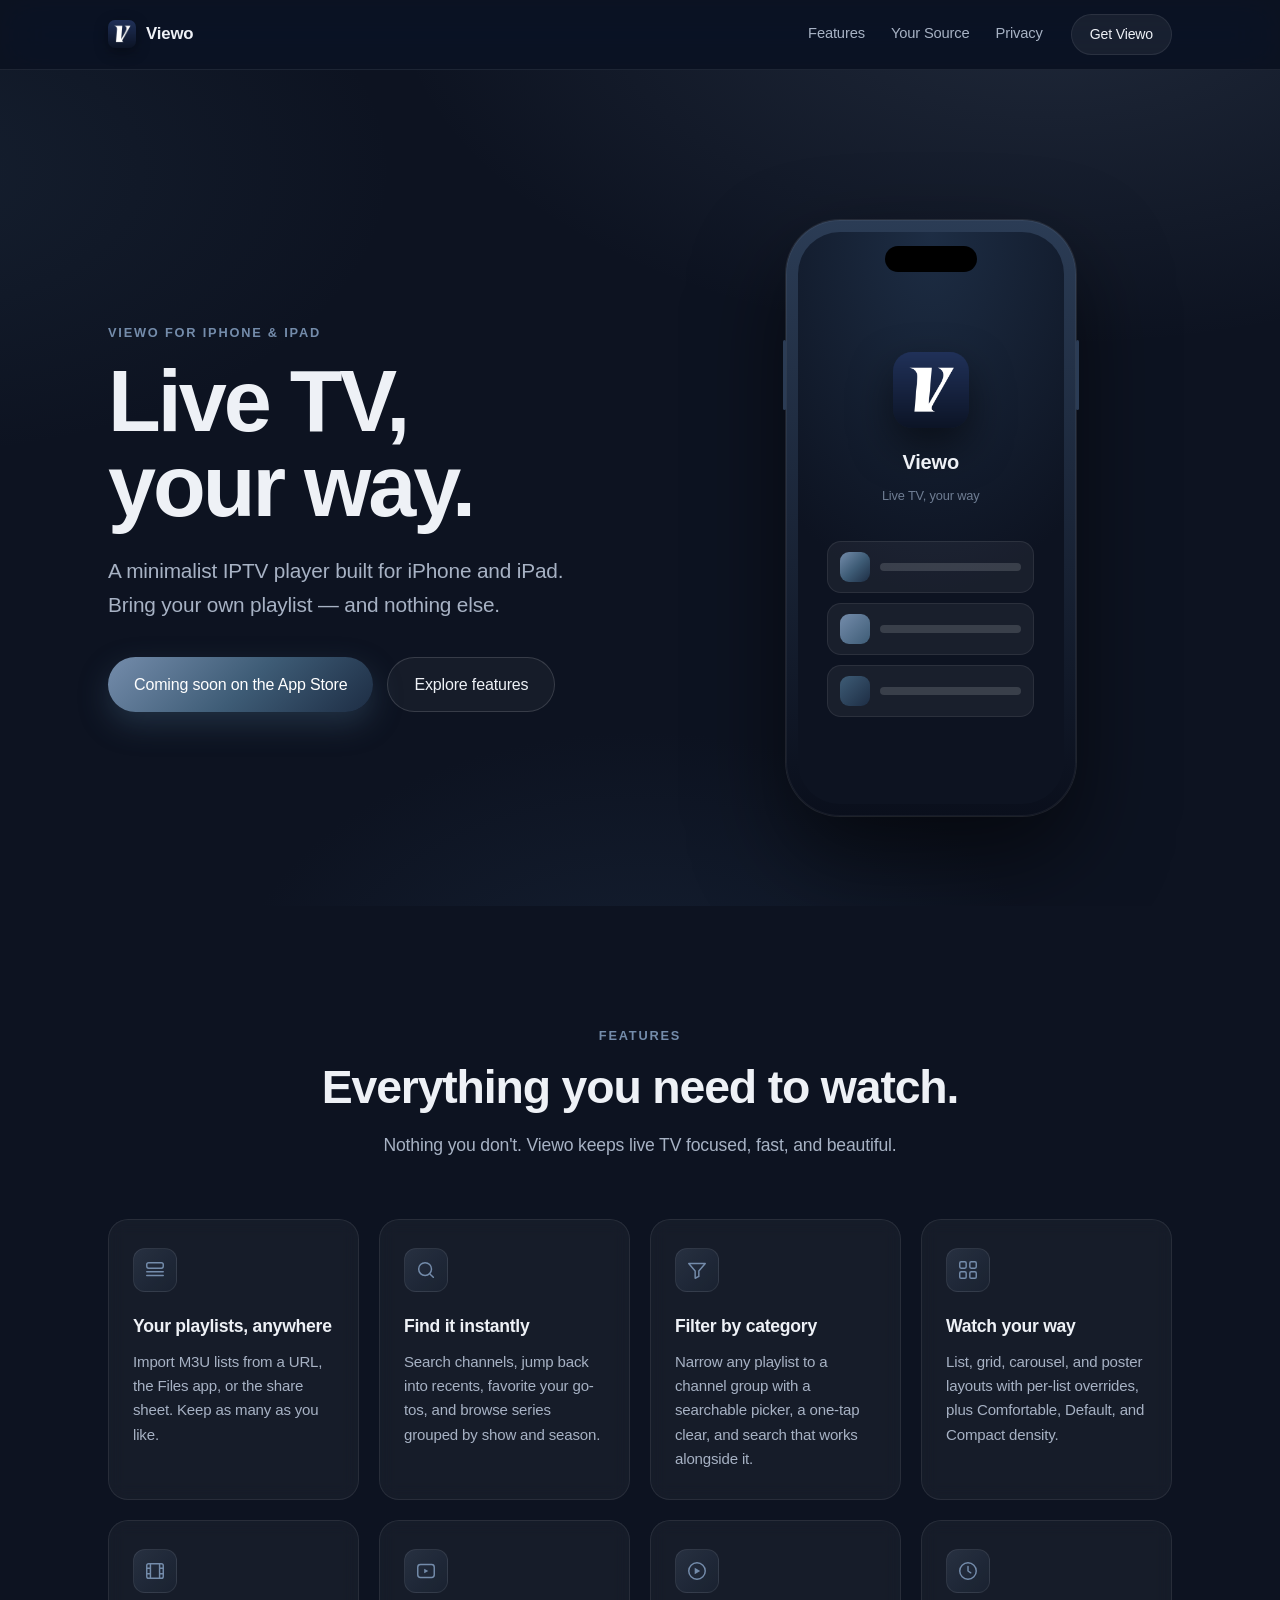
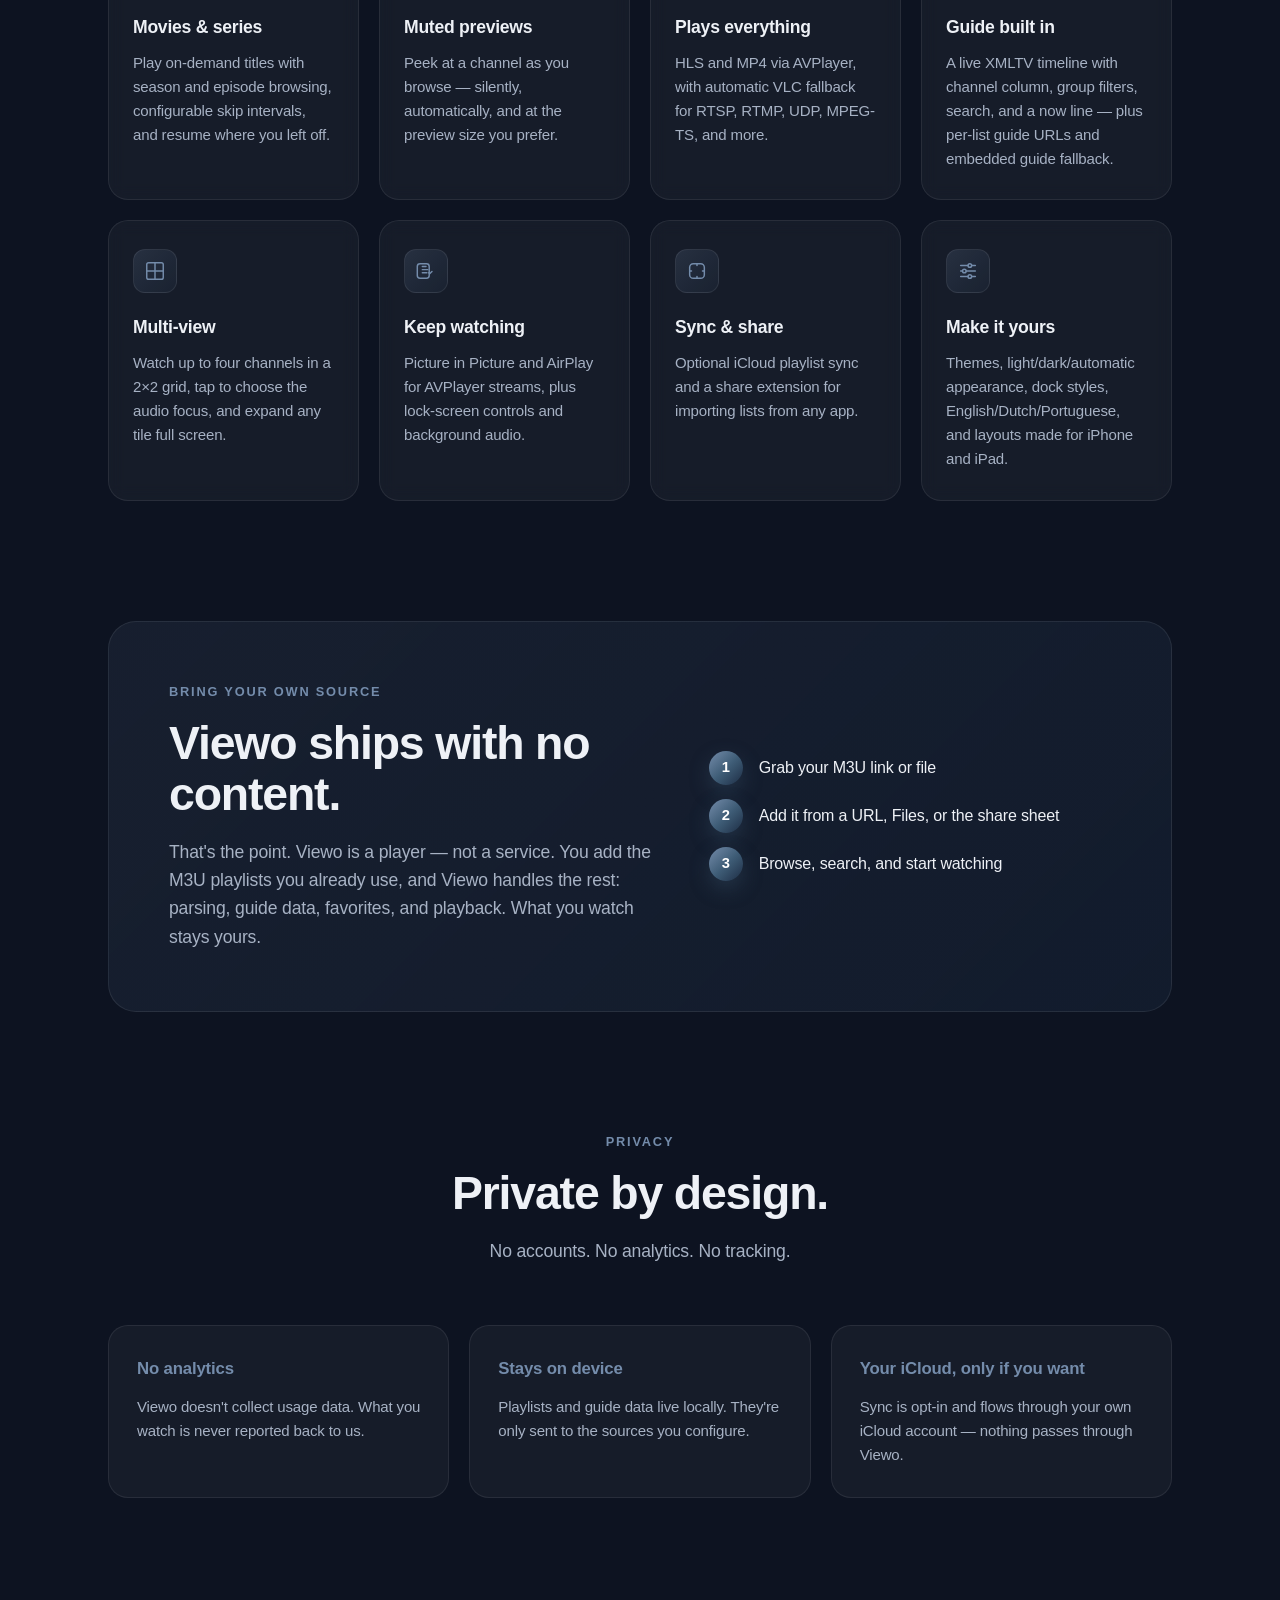
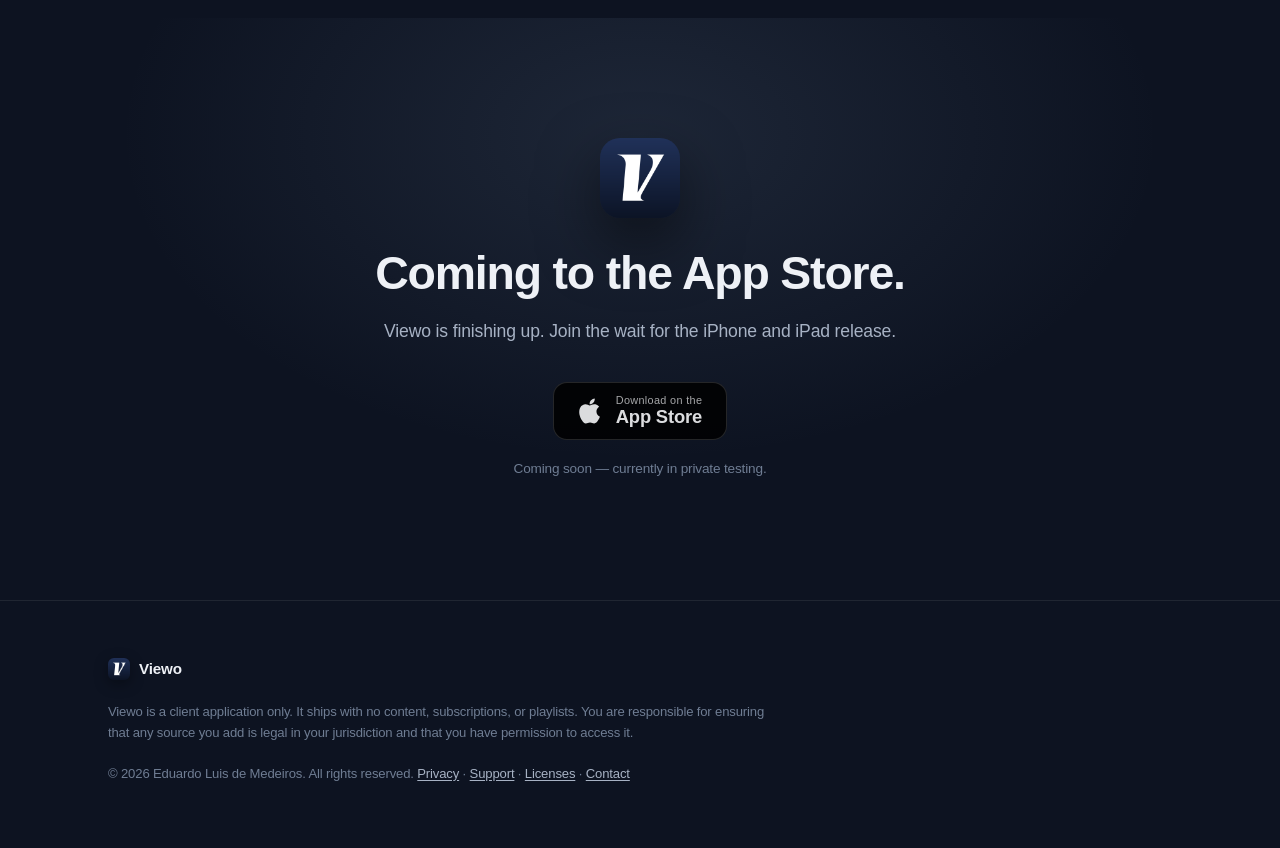
==== commit e29995bb: "Revert "Add device screenshots and screenshot carousel" This reverts commit 9d8ad9fe1e86ca5adb750941" ====
--- a/index.html
+++ b/index.html
@@ -10,9 +10,7 @@
   <meta property="og:title" content="Viewo — Live TV, your way" />
   <meta property="og:description" content="A native IPTV player for iPhone and iPad. Bring your own playlist." />
   <meta property="og:type" content="website" />
-  <meta property="og:image" content="assets/img/screens/og-hero.jpg" />
-  <meta property="og:image:width" content="1200" />
-  <meta property="og:image:height" content="800" />
+  <meta property="og:image" content="assets/img/app-icon.png" />
 
   <link rel="icon" type="image/png" href="assets/img/app-icon.png" />
   <link rel="apple-touch-icon" href="assets/img/app-icon.png" />
@@ -29,7 +27,6 @@
       </a>
 
       <nav class="nav__links" aria-label="Primary">
-        <a href="#tour">Tour</a>
         <a href="#features">Features</a>
         <a href="#your-source">Your Source</a>
         <a href="#privacy">Privacy</a>
@@ -60,169 +57,22 @@
         </div>
 
         <div class="hero__device" data-reveal>
-          <picture>
-            <source srcset="assets/img/screens/hero-devices.avif" type="image/avif" />
-            <img
-              class="hero__art"
-              src="assets/img/screens/hero-devices.png"
-              alt="Viewo on iPad showing the program guide and on iPhone showing live playback"
-              width="1600"
-              height="1700"
-            />
-          </picture>
-        </div>
-      </div>
-    </section>
-
-    <section class="tour" id="tour">
-      <div class="wrap">
-        <header class="section-head" data-reveal>
-          <p class="eyebrow">Take the tour</p>
-          <h2 class="section-title">Every screen, considered.</h2>
-          <p class="section-lede">A quick look at the library, live playback, the guide, and the little things that keep you watching.</p>
-        </header>
-
-        <div class="carousel" data-carousel data-reveal>
-          <div
-            class="carousel__viewport"
-            tabindex="0"
-            role="region"
-            aria-roledescription="carousel"
-            aria-label="Viewo app screenshots"
-          >
-            <ol class="carousel__track">
-              <li class="carousel__slide" role="group" aria-roledescription="slide" aria-label="1 of 6">
-                <figure class="tour-card">
-                  <div class="tour-card__media">
-                    <picture>
-                      <source srcset="assets/img/screens/tour-01-library.avif" type="image/avif" />
-                      <img src="assets/img/screens/tour-01-library.png" alt="Viewo library showing saved playlists" width="800" height="1550" loading="lazy" decoding="async" />
-                    </picture>
-                  </div>
-                  <figcaption class="tour-card__copy">
-                    <span class="tour-card__step">01</span>
-                    <h3>Your library</h3>
-                    <p>Every playlist in one calm, focused place.</p>
-                  </figcaption>
-                </figure>
-              </li>
-
-              <li class="carousel__slide" role="group" aria-roledescription="slide" aria-label="2 of 6">
-                <figure class="tour-card">
-                  <div class="tour-card__media">
-                    <picture>
-                      <source srcset="assets/img/screens/tour-02-channels.avif" type="image/avif" />
-                      <img src="assets/img/screens/tour-02-channels.png" alt="Viewo channel search and category filters" width="800" height="1550" loading="lazy" decoding="async" />
-                    </picture>
-                  </div>
-                  <figcaption class="tour-card__copy">
-                    <span class="tour-card__step">02</span>
-                    <h3>Find any channel</h3>
-                    <p>Search, filter, and favorite without friction.</p>
-                  </figcaption>
-                </figure>
-              </li>
-
-              <li class="carousel__slide" role="group" aria-roledescription="slide" aria-label="3 of 6">
-                <figure class="tour-card">
-                  <div class="tour-card__media">
-                    <picture>
-                      <source srcset="assets/img/screens/tour-03-player.avif" type="image/avif" />
-                      <img src="assets/img/screens/tour-03-player.png" alt="Viewo live player with playback controls" width="800" height="1550" loading="lazy" decoding="async" />
-                    </picture>
-                  </div>
-                  <figcaption class="tour-card__copy">
-                    <span class="tour-card__step">03</span>
-                    <h3>Watch live</h3>
-                    <p>A player that gets out of the way.</p>
-                  </figcaption>
-                </figure>
-              </li>
-
-              <li class="carousel__slide" role="group" aria-roledescription="slide" aria-label="4 of 6">
-                <figure class="tour-card">
-                  <div class="tour-card__media">
-                    <picture>
-                      <source srcset="assets/img/screens/tour-04-guide.avif" type="image/avif" />
-                      <img src="assets/img/screens/tour-04-guide.png" alt="Viewo program guide timeline" width="800" height="1550" loading="lazy" decoding="async" />
-                    </picture>
-                  </div>
-                  <figcaption class="tour-card__copy">
-                    <span class="tour-card__step">04</span>
-                    <h3>Program guide</h3>
-                    <p>See what's on across every channel.</p>
-                  </figcaption>
-                </figure>
-              </li>
-
-              <li class="carousel__slide" role="group" aria-roledescription="slide" aria-label="5 of 6">
-                <figure class="tour-card">
-                  <div class="tour-card__media">
-                    <picture>
-                      <source srcset="assets/img/screens/tour-05-favorites.avif" type="image/avif" />
-                      <img src="assets/img/screens/tour-05-favorites.png" alt="Viewo favorites list" width="800" height="1550" loading="lazy" decoding="async" />
-                    </picture>
-                  </div>
-                  <figcaption class="tour-card__copy">
-                    <span class="tour-card__step">05</span>
-                    <h3>Favorites</h3>
-                    <p>Your go-tos stay one tap away.</p>
-                  </figcaption>
-                </figure>
-              </li>
-
-              <li class="carousel__slide" role="group" aria-roledescription="slide" aria-label="6 of 6">
-                <figure class="tour-card">
-                  <div class="tour-card__media">
-                    <picture>
-                      <source srcset="assets/img/screens/tour-06-recents.avif" type="image/avif" />
-                      <img src="assets/img/screens/tour-06-recents.png" alt="Viewo recently watched channels" width="800" height="1550" loading="lazy" decoding="async" />
-                    </picture>
-                  </div>
-                  <figcaption class="tour-card__copy">
-                    <span class="tour-card__step">06</span>
-                    <h3>Recents</h3>
-                    <p>Pick up right where you left off.</p>
-                  </figcaption>
-                </figure>
-              </li>
-            </ol>
-          </div>
-
-          <div class="carousel__controls">
-            <div class="carousel__dots" data-carousel-dots></div>
-            <div class="carousel__arrows">
-              <button class="carousel__button" type="button" data-carousel-prev aria-label="Previous screenshot">
-                <svg viewBox="0 0 24 24" fill="none" stroke="currentColor" stroke-width="1.8" stroke-linecap="round" stroke-linejoin="round" aria-hidden="true"><path d="m15 18-6-6 6-6"/></svg>
-              </button>
-              <button class="carousel__button" type="button" data-carousel-next aria-label="Next screenshot">
-                <svg viewBox="0 0 24 24" fill="none" stroke="currentColor" stroke-width="1.8" stroke-linecap="round" stroke-linejoin="round" aria-hidden="true"><path d="m9 18 6-6-6-6"/></svg>
-              </button>
+          <div class="phone" aria-hidden="true">
+            <div class="phone__screen">
+              <div class="phone__island"></div>
+              <div class="phone__content">
+                <img class="phone__icon" src="assets/img/app-icon.png" alt="" />
+                <span class="phone__app">Viewo</span>
+                <span class="phone__tag">Live TV, your way</span>
+                <div class="phone__rows">
+                  <div class="phone__row"><i></i><span></span></div>
+                  <div class="phone__row"><i></i><span></span></div>
+                  <div class="phone__row"><i></i><span></span></div>
+                </div>
+              </div>
             </div>
-          </div>
-          <p class="visually-hidden" data-carousel-status aria-live="polite">View 1 of 6</p>
-        </div>
-      </div>
-    </section>
-
-    <section class="ipad" id="ipad">
-      <div class="wrap">
-        <div class="ipad__panel" data-reveal>
-          <div class="ipad__copy">
-            <p class="eyebrow">iPad</p>
-            <h2 class="section-title">Big screen.<br />Same focus.</h2>
-            <p class="section-lede">The guide, library, and Multi-view all breathe on iPad, with a split layout that keeps browsing and playback side by side.</p>
-            <ul class="ipad__points">
-              <li>Full program guide with category filters</li>
-              <li>Up to four live channels in Multi-view</li>
-              <li>Picture in Picture and AirPlay support</li>
-            </ul>
-          </div>
-          <div class="ipad__media">
-            <picture>
-              <source srcset="assets/img/screens/ipad-guide.avif" type="image/avif" />
-              <img src="assets/img/screens/ipad-guide.png" alt="Viewo program guide on iPad" width="1200" height="1500" loading="lazy" decoding="async" />
-            </picture>
+            <div class="phone__side phone__side--left"></div>
+            <div class="phone__side phone__side--right"></div>
           </div>
         </div>
       </div>
--- a/assets/css/style.css
+++ b/assets/css/style.css
@@ -40,7 +40,6 @@
 
 html {
   scroll-behavior: smooth;
-  scroll-padding-top: 88px;
   -webkit-text-size-adjust: 100%;
 }
 
@@ -98,14 +97,6 @@
   transform: none;
 }
 @media (prefers-reduced-motion: reduce) {
-  html {
-    scroll-behavior: auto;
-  }
-
-  .carousel .carousel__viewport {
-    scroll-behavior: auto;
-  }
-
   [data-reveal] {
     opacity: 1;
     transform: none;
@@ -289,240 +280,124 @@
   background: rgba(255, 255, 255, 0.09);
 }
 
+/* ---------- Phone mockup ---------- */
 .hero__device {
   display: flex;
-  align-items: center;
   justify-content: center;
 }
 
-.hero__device picture,
-.tour-card__media picture,
-.ipad__media picture {
-  display: contents;
-}
-
-.hero__art {
-  width: min(100%, 560px);
-  height: auto;
-}
-
-.visually-hidden {
+.phone {
+  position: relative;
+  width: 290px;
+  height: 596px;
+  border-radius: 54px;
+  background: linear-gradient(180deg, #2b3c55, #0a0f1c);
+  padding: 12px;
+  box-shadow:
+    0 0 0 1px rgba(255, 255, 255, 0.09),
+    0 40px 90px rgba(0, 0, 0, 0.55),
+    inset 0 0 0 1px rgba(255, 255, 255, 0.05);
+}
+.phone__screen {
+  position: relative;
+  width: 100%;
+  height: 100%;
+  border-radius: 42px;
+  overflow: hidden;
+  background: radial-gradient(120% 90% at 50% 0%, #1d2d44 0%, #0d1321 70%);
+}
+.phone__island {
   position: absolute;
-  width: 1px;
-  height: 1px;
-  padding: 0;
-  margin: -1px;
-  overflow: hidden;
-  clip: rect(0, 0, 0, 0);
-  white-space: nowrap;
-  border: 0;
-}
-
-/* ---------- Tour ---------- */
-.tour {
-  padding: 0 0 clamp(70px, 10vw, 120px);
-}
-
-.carousel {
-  position: relative;
-}
-
-.carousel__viewport {
-  overflow-x: auto;
-  overflow-y: hidden;
-  scroll-snap-type: x mandatory;
-  scroll-behavior: smooth;
-  scrollbar-width: none;
-  overscroll-behavior-x: contain;
-  padding: 4px 0 18px;
-  -webkit-overflow-scrolling: touch;
-}
-.carousel__viewport::-webkit-scrollbar {
-  display: none;
-}
-.carousel__viewport:focus-visible {
-  outline: 2px solid var(--accent-bright);
-  outline-offset: 6px;
-  border-radius: var(--radius-md);
-}
-
-.carousel__track {
-  display: flex;
-  gap: 20px;
-  list-style: none;
-  margin: 0;
-  padding: 0;
-}
-
-.carousel__slide {
-  flex: 0 0 min(320px, 78vw);
-  scroll-snap-align: start;
-}
-
-.tour-card {
+  top: 14px;
+  left: 50%;
+  transform: translateX(-50%);
+  width: 92px;
+  height: 26px;
+  border-radius: 999px;
+  background: #000;
+  z-index: 3;
+}
+
+.phone__content {
+  position: absolute;
+  inset: 0;
   display: flex;
   flex-direction: column;
-  height: 100%;
-  padding: 16px;
-  border-radius: var(--radius-lg);
-  background: linear-gradient(180deg, rgba(116, 140, 171, 0.1), rgba(29, 45, 68, 0.38));
+  align-items: center;
+  justify-content: center;
+  gap: 8px;
+  padding-top: 34px;
+  text-align: center;
+}
+.phone__icon {
+  width: 76px;
+  height: 76px;
+  border-radius: 19px;
+  box-shadow: 0 18px 40px rgba(0, 0, 0, 0.5);
+  margin-bottom: 10px;
+}
+.phone__app {
+  font-size: 1.25rem;
+  font-weight: 600;
+  letter-spacing: -0.01em;
+  color: var(--text);
+}
+.phone__tag {
+  font-size: 0.8rem;
+  color: var(--text-faint);
+  margin-bottom: 26px;
+}
+
+.phone__rows {
+  width: 78%;
+  display: flex;
+  flex-direction: column;
+  gap: 10px;
+}
+.phone__row {
+  display: flex;
+  align-items: center;
+  gap: 10px;
+  padding: 10px 12px;
+  border-radius: 14px;
+  background: rgba(255, 255, 255, 0.05);
   border: 1px solid var(--border);
-  transition: border-color 0.3s var(--ease), background 0.3s var(--ease);
-}
-.tour-card:hover {
-  border-color: var(--border-strong);
-  background: linear-gradient(180deg, rgba(116, 140, 171, 0.14), rgba(29, 45, 68, 0.44));
-}
-
-.tour-card__media {
-  display: flex;
+}
+.phone__row i {
+  width: 30px;
+  height: 30px;
+  border-radius: 9px;
+  background: var(--gradient-brand);
+  flex: none;
+}
+.phone__row span {
+  height: 8px;
+  border-radius: 4px;
+  background: rgba(255, 255, 255, 0.14);
   flex: 1;
-  align-items: flex-end;
-  justify-content: center;
-  min-height: 450px;
-  overflow: hidden;
-  border-radius: var(--radius-md);
-  background: radial-gradient(90% 70% at 50% 30%, rgba(116, 140, 171, 0.16), rgba(13, 19, 33, 0.18) 58%, rgba(13, 19, 33, 0.46) 100%);
-}
-.tour-card__media img {
-  width: min(78%, 230px);
-  height: auto;
-}
-
-.tour-card__copy {
-  padding: 20px 6px 6px;
-}
-.tour-card__step {
-  display: block;
-  margin-bottom: 8px;
-  font-size: 0.72rem;
-  font-weight: 600;
-  letter-spacing: 0.16em;
-  color: var(--accent-bright);
-}
-.tour-card__copy h3 {
-  font-size: 1.15rem;
-  font-weight: 600;
-  letter-spacing: -0.015em;
-}
-.tour-card__copy p {
-  margin-top: 7px;
-  font-size: 0.92rem;
-  color: var(--text-dim);
-}
-
-.carousel__controls {
-  display: flex;
-  align-items: center;
-  justify-content: space-between;
-  gap: 20px;
-  margin-top: 6px;
-}
-
-.carousel__dots {
-  display: flex;
-  align-items: center;
-  gap: 8px;
-  flex-wrap: wrap;
-}
-.carousel__dot {
-  width: 8px;
-  height: 8px;
-  padding: 0;
-  border: 0;
-  border-radius: 999px;
-  cursor: pointer;
-  background: var(--border-strong);
-  transition: width 0.3s var(--ease), background 0.3s var(--ease);
-}
-.carousel__dot[aria-current="true"] {
-  width: 28px;
-  background: var(--accent-bright);
-}
-.carousel__dot:focus-visible {
-  outline: 2px solid var(--accent-bright);
-  outline-offset: 4px;
-}
-
-.carousel__arrows {
-  display: flex;
-  gap: 10px;
-}
-.carousel__button {
-  display: inline-flex;
-  align-items: center;
-  justify-content: center;
-  width: 44px;
-  height: 44px;
-  border-radius: 50%;
-  border: 1px solid var(--border-strong);
-  background: rgba(255, 255, 255, 0.04);
-  color: var(--text);
-  cursor: pointer;
-  transition: background 0.25s var(--ease), border-color 0.25s var(--ease);
-}
-.carousel__button:hover {
-  background: rgba(255, 255, 255, 0.09);
-  border-color: rgba(255, 255, 255, 0.22);
-}
-.carousel__button:focus-visible {
-  outline: 2px solid var(--accent-bright);
-  outline-offset: 4px;
-}
-.carousel__button svg {
-  width: 18px;
-  height: 18px;
-}
-
-/* ---------- iPad ---------- */
-.ipad {
-  padding: 0 0 clamp(70px, 10vw, 120px);
-}
-
-.ipad__panel {
-  display: grid;
-  grid-template-columns: 0.9fr 1.1fr;
-  gap: clamp(28px, 5vw, 60px);
-  align-items: center;
-  padding: clamp(28px, 5vw, 56px);
-  overflow: hidden;
-  border-radius: var(--radius-lg);
-  background: linear-gradient(135deg, rgba(116, 140, 171, 0.1), rgba(29, 45, 68, 0.35));
-  border: 1px solid var(--border);
-}
-
-.ipad__media {
-  display: flex;
-  justify-content: center;
-}
-.ipad__media img {
-  width: min(100%, 520px);
-  height: auto;
-}
-
-.ipad__points {
-  list-style: none;
-  display: flex;
-  flex-direction: column;
-  gap: 12px;
-  margin-top: 28px;
-}
-.ipad__points li {
-  position: relative;
-  padding-left: 28px;
-  font-size: 0.98rem;
-  color: var(--text-dim);
-}
-.ipad__points li::before {
-  content: "";
+}
+.phone__row:nth-child(2) i {
+  background: linear-gradient(135deg, #748cab, #3e5c76);
+}
+.phone__row:nth-child(3) i {
+  background: linear-gradient(135deg, #3e5c76, #1d2d44);
+}
+
+.phone__side {
   position: absolute;
-  left: 0;
-  top: 0.58em;
-  width: 10px;
-  height: 10px;
-  border-radius: 50%;
-  background: var(--gradient-brand);
-  box-shadow: 0 0 0 4px rgba(116, 140, 171, 0.12);
+  width: 3px;
+  border-radius: 2px;
+  background: #2b3c55;
+}
+.phone__side--left {
+  left: -3px;
+  top: 120px;
+  height: 70px;
+}
+.phone__side--right {
+  right: -3px;
+  top: 120px;
+  height: 70px;
 }
 
 /* ---------- Features ---------- */
@@ -772,8 +647,9 @@
   .hero__device {
     order: -1;
   }
-  .hero__art {
-    width: min(82%, 430px);
+  .phone {
+    width: 250px;
+    height: 516px;
   }
   .grid {
     grid-template-columns: repeat(2, 1fr);
@@ -783,12 +659,6 @@
   }
   .privacy__grid {
     grid-template-columns: 1fr;
-  }
-  .ipad__panel {
-    grid-template-columns: 1fr;
-  }
-  .tour-card__media {
-    min-height: 420px;
   }
 }
 
@@ -799,17 +669,9 @@
   .grid {
     grid-template-columns: 1fr;
   }
-  .hero__art {
-    width: min(92%, 360px);
-  }
-  .carousel__slide {
-    flex-basis: 82vw;
-  }
-  .tour-card__media {
-    min-height: 380px;
-  }
-  .tour-card__media img {
-    width: min(74%, 214px);
+  .phone {
+    width: 228px;
+    height: 472px;
   }
   .wrap,
   .nav__inner,
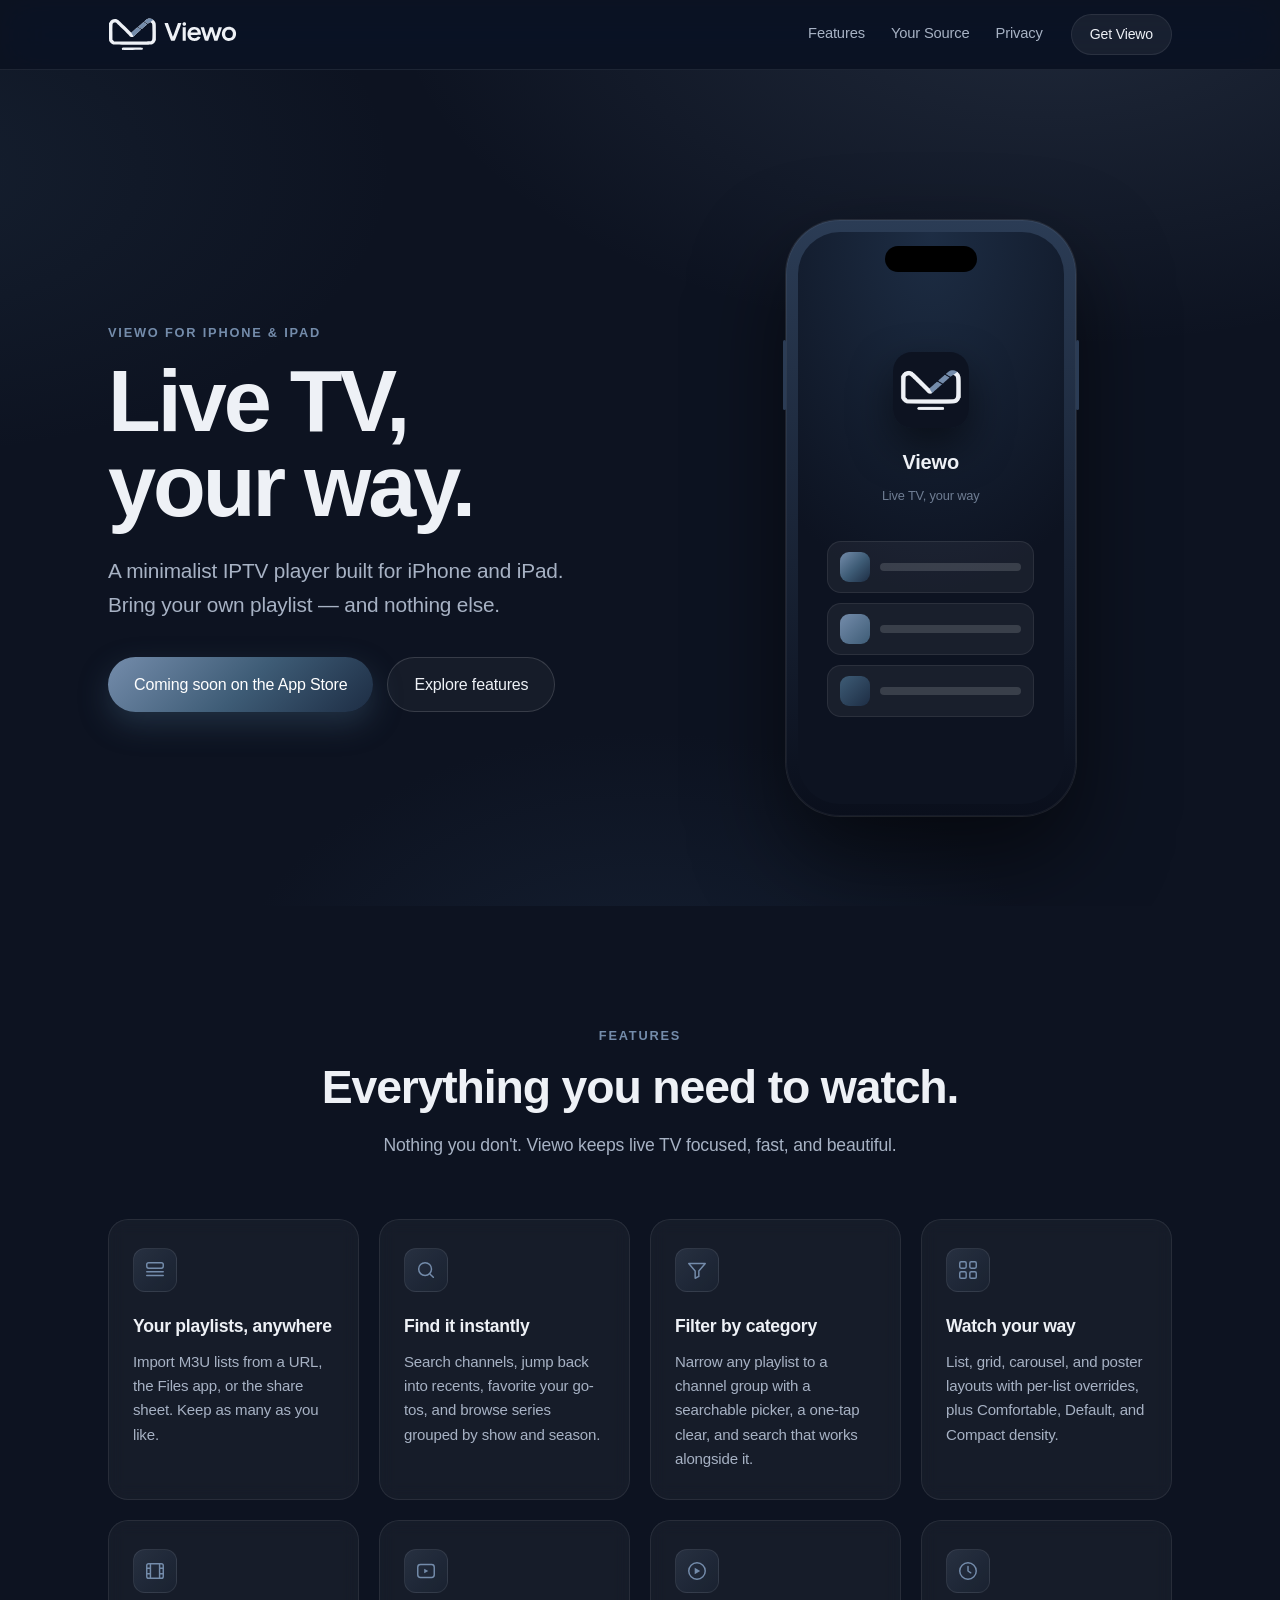
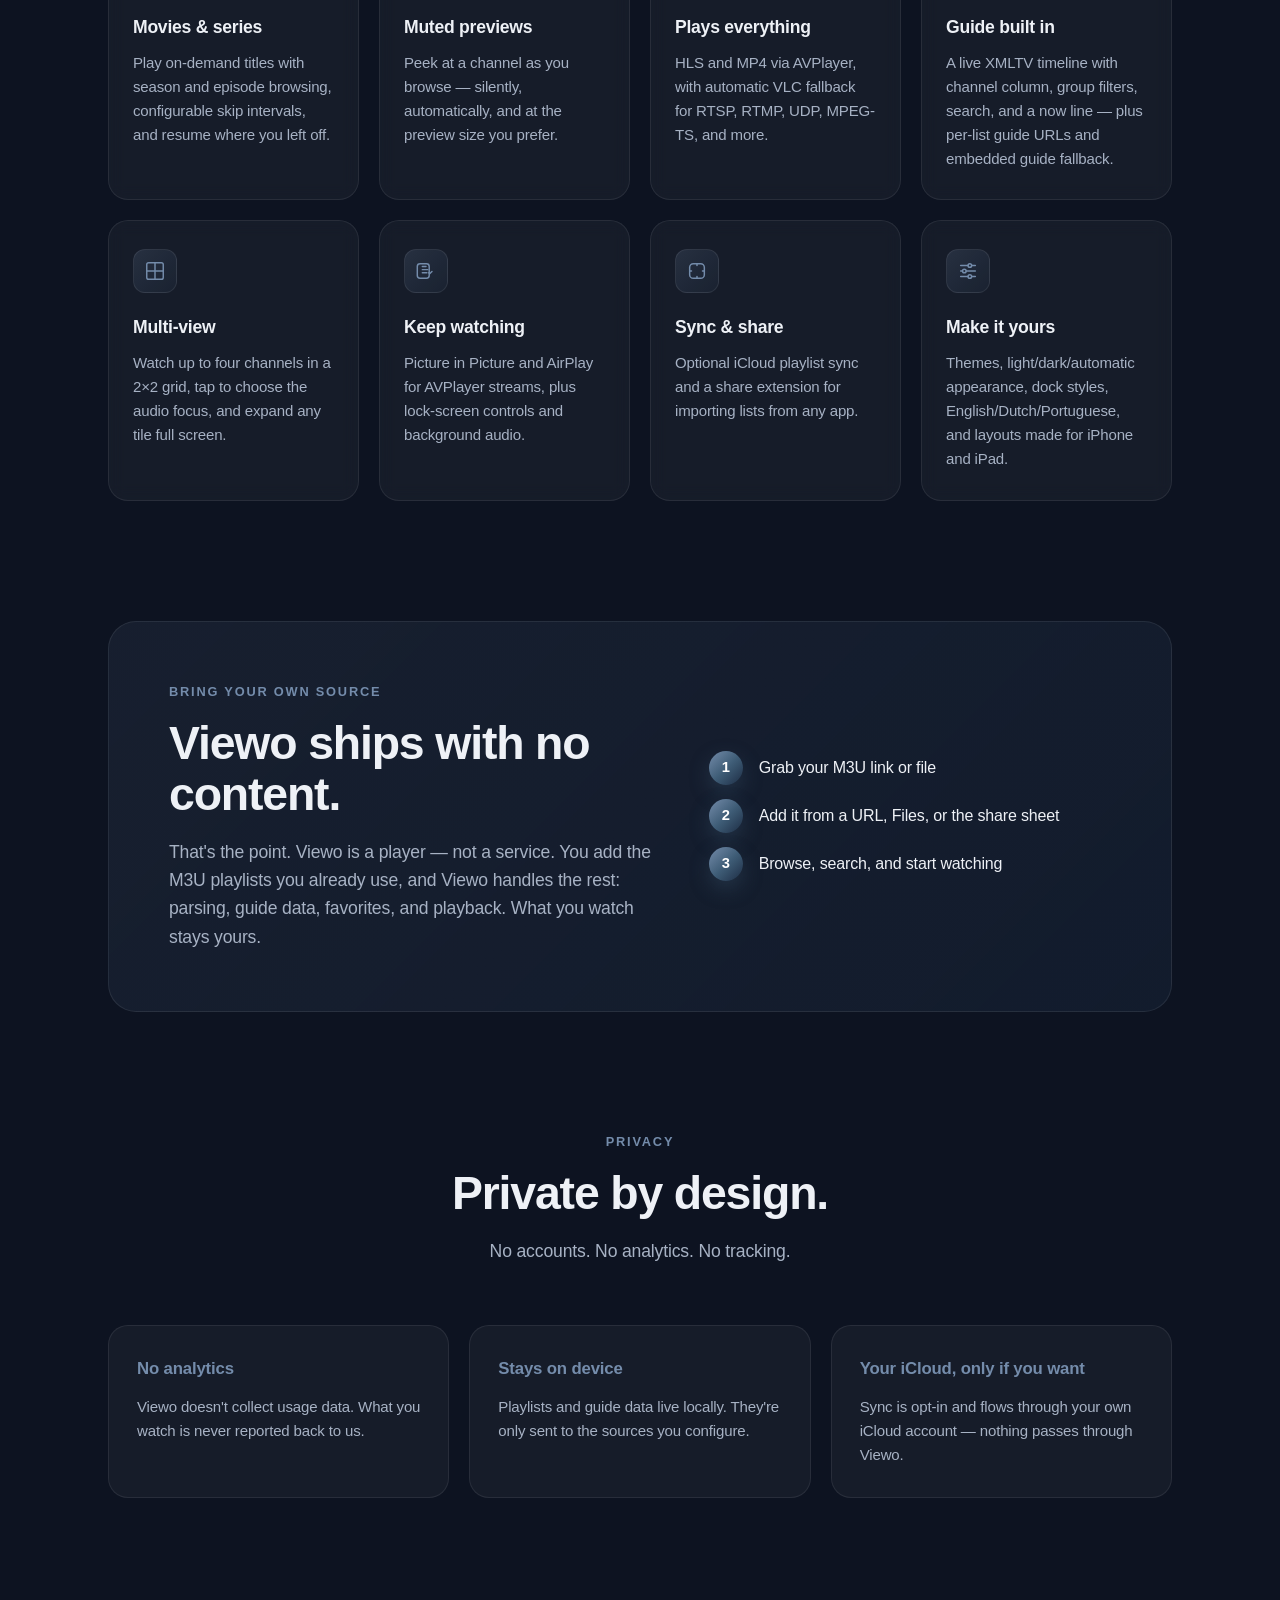
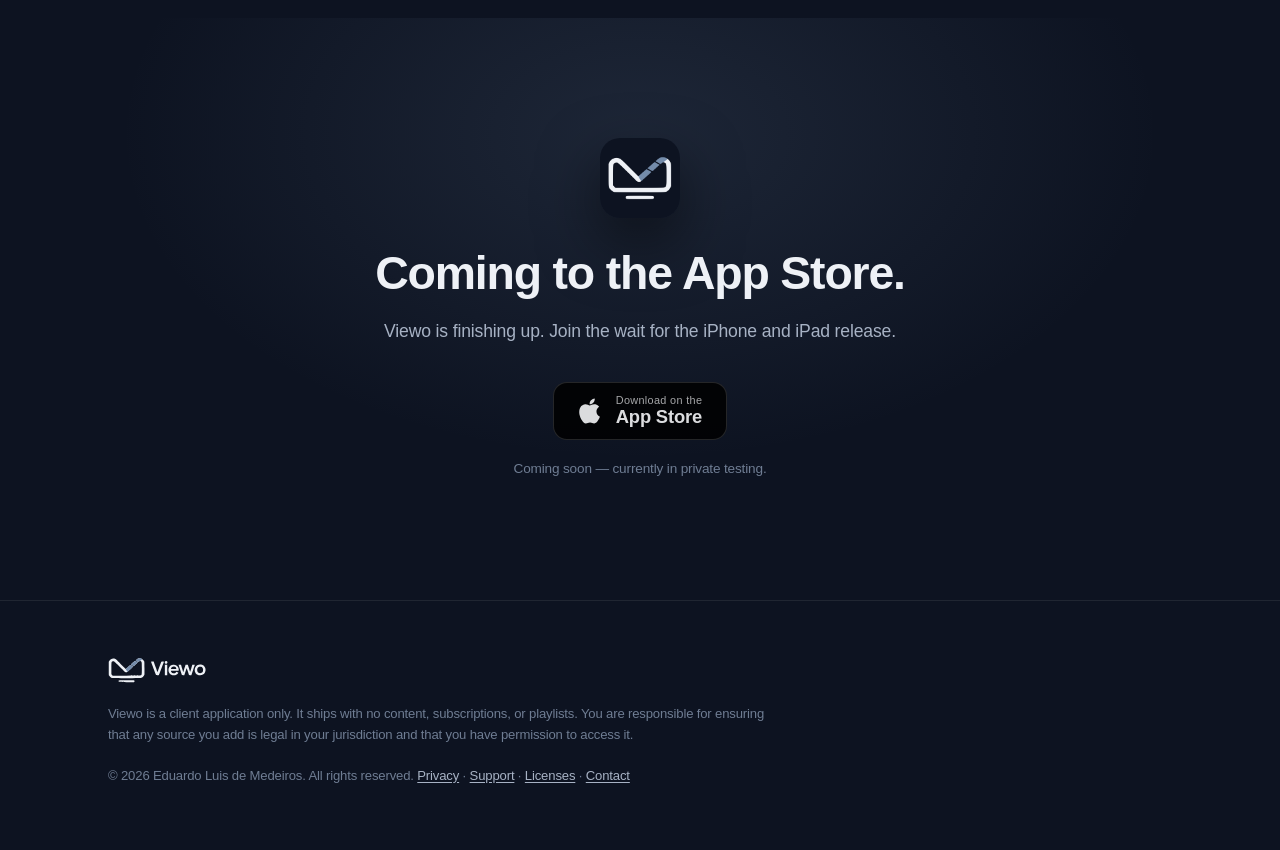
==== commit f6d7659c: "Update Viewo branding and privacy documentation" ====
--- a/index.html
+++ b/index.html
@@ -22,8 +22,7 @@
   <header class="nav" data-reveal>
     <div class="nav__inner">
       <a class="brand" href="#top" aria-label="Viewo home">
-        <img class="brand__mark" src="assets/img/app-icon.png" alt="" width="28" height="28" />
-        <span class="brand__name">Viewo</span>
+        <img class="brand__logo" src="assets/img/logo-dark-background.svg" alt="" width="585" height="153" />
       </a>
 
       <nav class="nav__links" aria-label="Primary">
@@ -261,8 +260,7 @@
   <footer class="footer">
     <div class="wrap footer__inner">
       <div class="footer__brand">
-        <img class="brand__mark" src="assets/img/app-icon.png" alt="" width="22" height="22" />
-        <span>Viewo</span>
+        <img class="brand__logo" src="assets/img/logo-dark-background.svg" alt="Viewo" width="585" height="153" />
       </div>
       <p class="footer__disclaimer">
         Viewo is a client application only. It ships with no content, subscriptions, or
--- a/assets/css/style.css
+++ b/assets/css/style.css
@@ -160,16 +160,11 @@
 }
 
 .brand {
-  display: inline-flex;
-  align-items: center;
-  gap: 10px;
-  font-weight: 600;
-  font-size: 1.05rem;
-  letter-spacing: -0.01em;
-}
-.brand__mark {
-  border-radius: 7px;
-  box-shadow: 0 4px 14px rgba(0, 0, 0, 0.35);
+  flex: none;
+}
+.brand__logo {
+  width: auto;
+  height: 34px;
 }
 
 .nav__links {
@@ -603,15 +598,8 @@
   flex-direction: column;
   gap: 20px;
 }
-.footer__brand {
-  display: inline-flex;
-  align-items: center;
-  gap: 9px;
-  font-weight: 600;
-  font-size: 0.95rem;
-}
-.footer__brand .brand__mark {
-  border-radius: 6px;
+.footer__brand .brand__logo {
+  height: 26px;
 }
 .footer__disclaimer {
   font-size: 0.82rem;
@@ -662,7 +650,23 @@
   }
 }
 
+@media (min-width: 561px) and (max-width: 720px) {
+  .nav__inner {
+    gap: 12px;
+  }
+  .nav__links {
+    gap: 12px;
+  }
+  .nav__cta {
+    padding-inline: 12px;
+    white-space: nowrap;
+  }
+}
+
 @media (max-width: 560px) {
+  .brand .brand__logo {
+    height: 30px;
+  }
   .nav__links {
     display: none;
   }
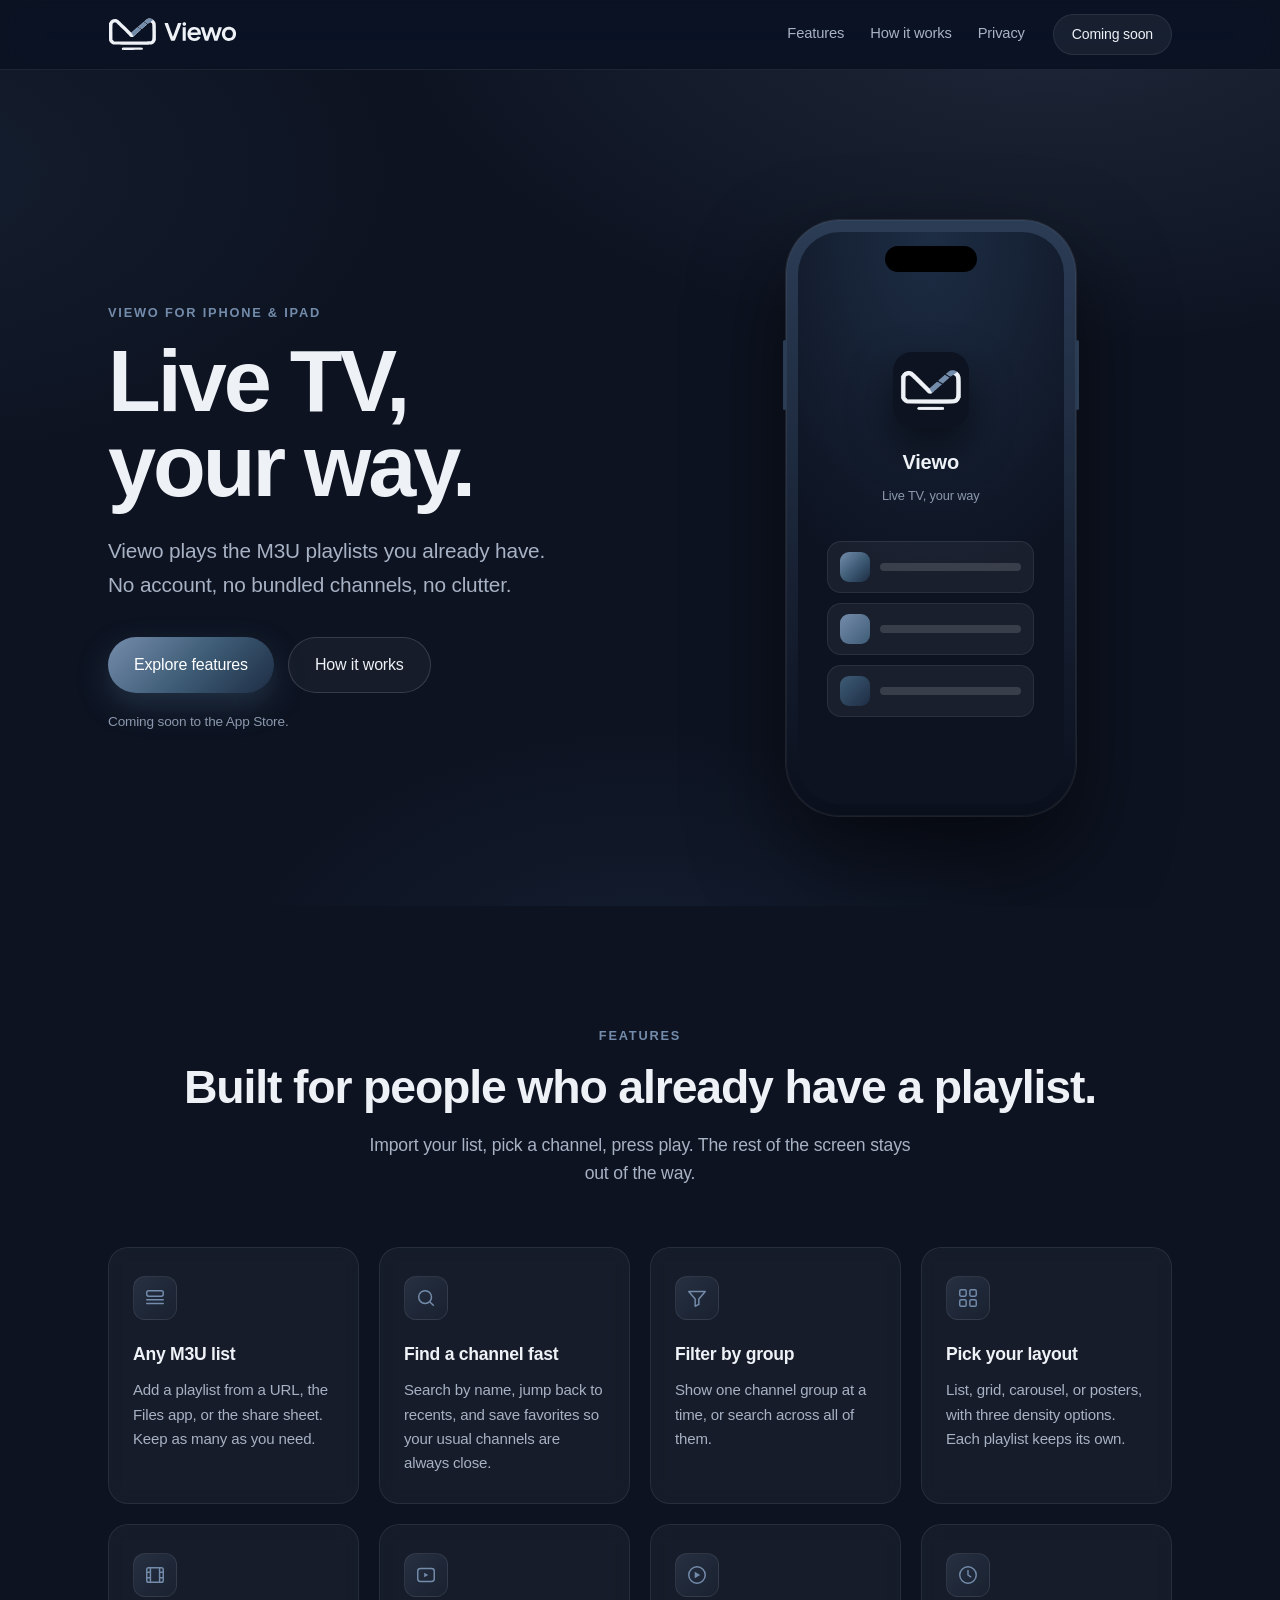
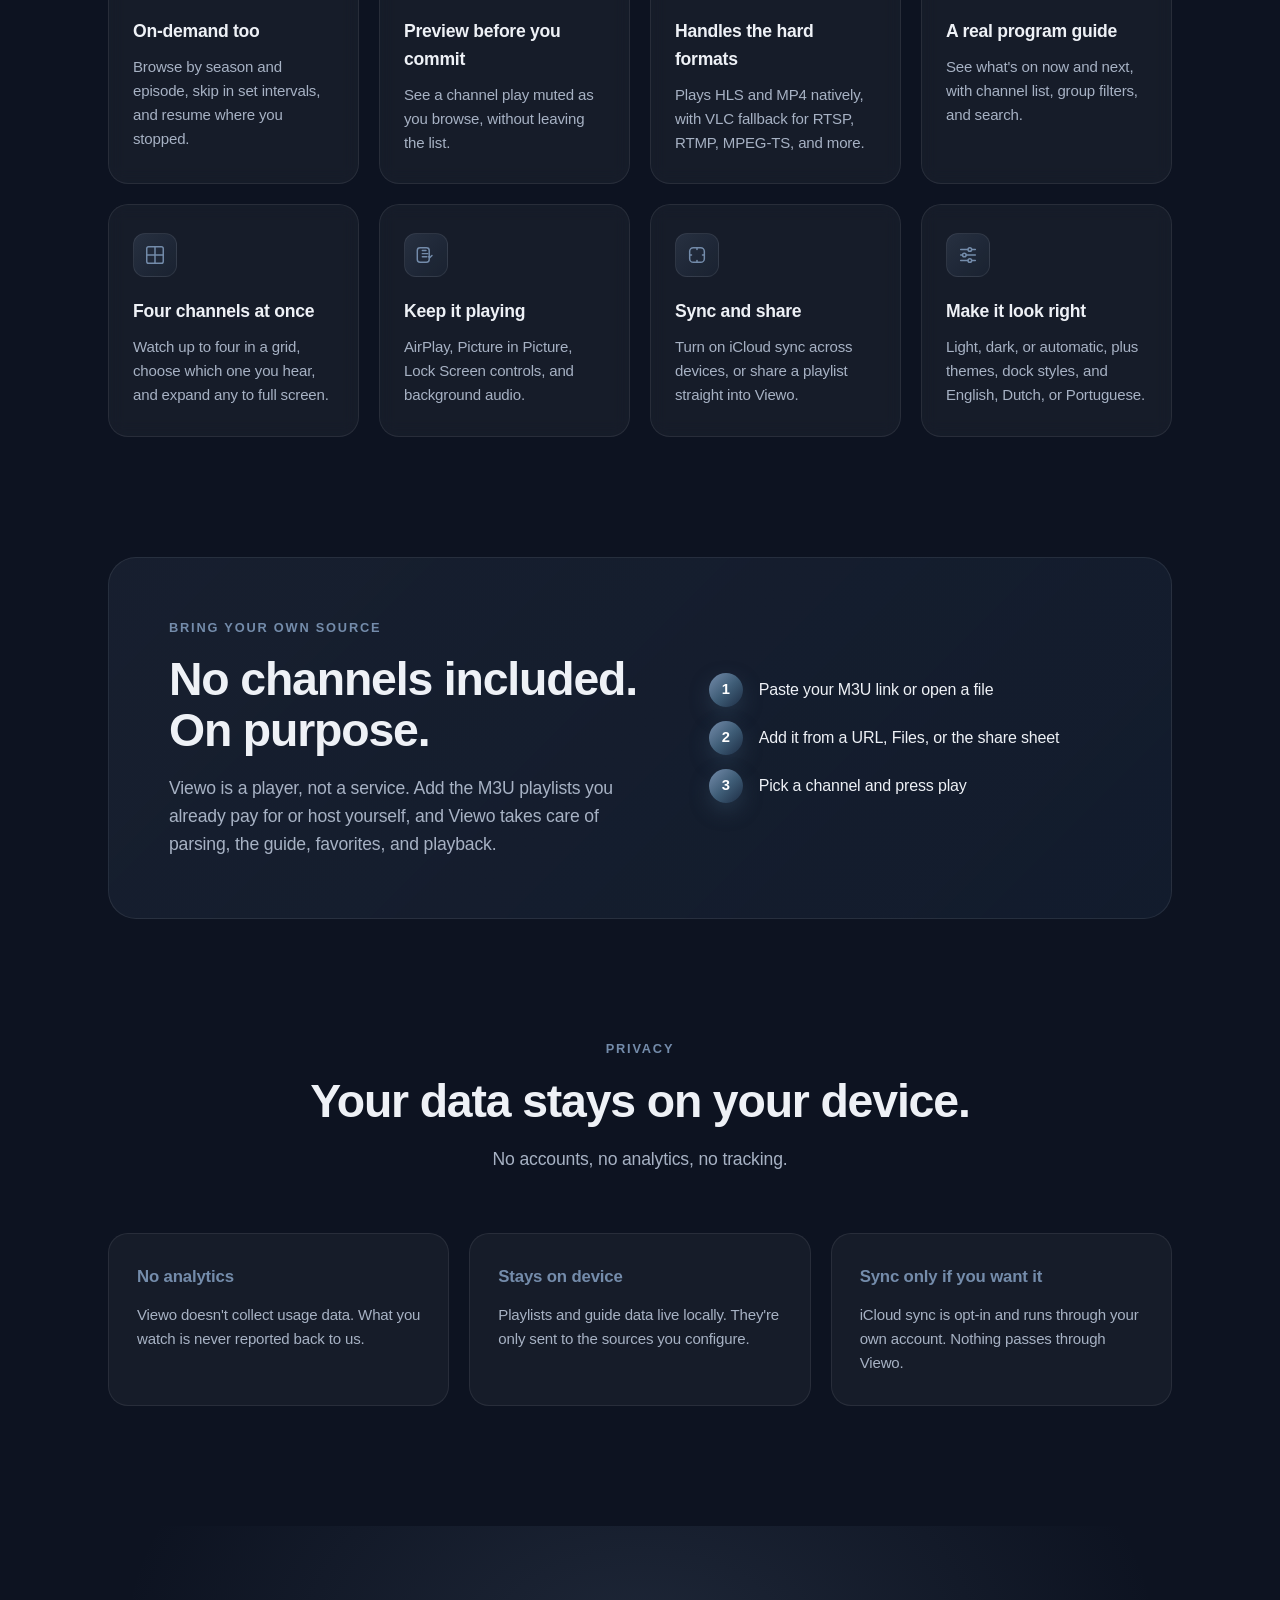
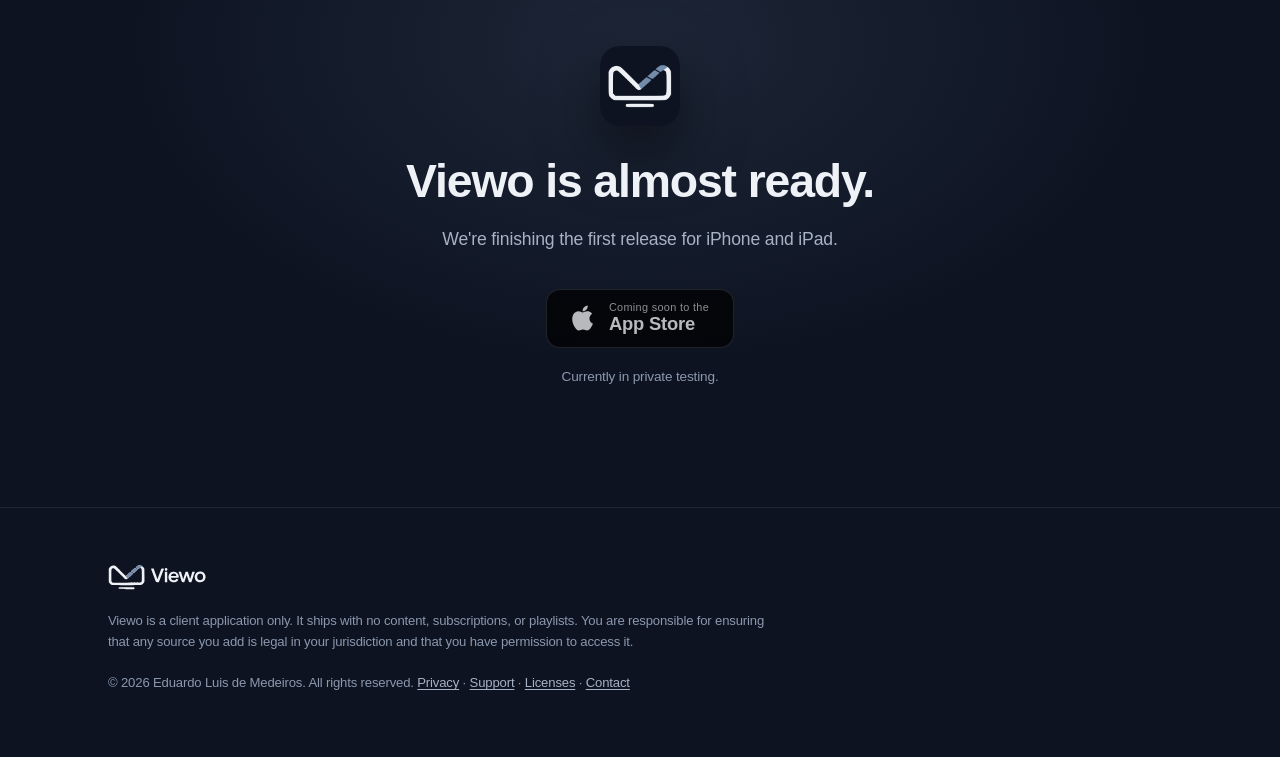
==== commit c0e94da9: "Refresh site copy, SEO, and mobile navigation" ====
--- a/index.html
+++ b/index.html
@@ -4,13 +4,20 @@
   <meta charset="UTF-8" />
   <meta name="viewport" content="width=device-width, initial-scale=1.0" />
   <title>Viewo — Live TV, your way</title>
-  <meta name="description" content="Viewo is a native IPTV player for iPhone and iPad. Bring your own playlist and watch live TV with a beautiful, minimalist experience." />
+  <meta name="description" content="Viewo plays the M3U playlists you already have on iPhone and iPad. No account, no bundled channels, no clutter." />
   <meta name="theme-color" content="#0D1321" />
+  <link rel="canonical" href="https://viewo.emedeiros.me/" />
 
   <meta property="og:title" content="Viewo — Live TV, your way" />
   <meta property="og:description" content="A native IPTV player for iPhone and iPad. Bring your own playlist." />
   <meta property="og:type" content="website" />
-  <meta property="og:image" content="assets/img/app-icon.png" />
+  <meta property="og:site_name" content="Viewo" />
+  <meta property="og:url" content="https://viewo.emedeiros.me/" />
+  <meta property="og:image" content="https://viewo.emedeiros.me/assets/img/app-icon.png" />
+  <meta name="twitter:card" content="summary" />
+  <meta name="twitter:title" content="Viewo — Live TV, your way" />
+  <meta name="twitter:description" content="A native IPTV player for iPhone and iPad. Bring your own playlist." />
+  <meta name="twitter:image" content="https://viewo.emedeiros.me/assets/img/app-icon.png" />
 
   <link rel="icon" type="image/png" href="assets/img/app-icon.png" />
   <link rel="apple-touch-icon" href="assets/img/app-icon.png" />
@@ -27,11 +34,11 @@
 
       <nav class="nav__links" aria-label="Primary">
         <a href="#features">Features</a>
-        <a href="#your-source">Your Source</a>
+        <a href="#your-source">How it works</a>
         <a href="#privacy">Privacy</a>
       </nav>
 
-      <a class="nav__cta" href="#download">Get Viewo</a>
+      <a class="nav__cta" href="#download">Coming soon</a>
     </div>
   </header>
 
@@ -44,15 +51,14 @@
           <p class="eyebrow">Viewo for iPhone &amp; iPad</p>
           <h1 class="hero__title">Live TV,<br />your way.</h1>
           <p class="hero__subtitle">
-            A minimalist IPTV player built for iPhone and iPad.
-            Bring your own playlist — and nothing else.
+            Viewo plays the M3U playlists you already have.
+            No account, no bundled channels, no clutter.
           </p>
           <div class="hero__actions">
-            <a class="btn btn--primary" href="#download">
-              Coming soon on the App&nbsp;Store
-            </a>
-            <a class="btn btn--ghost" href="#features">Explore features</a>
-          </div>
+            <a class="btn btn--primary" href="#features">Explore features</a>
+            <a class="btn btn--ghost" href="#your-source">How it works</a>
+          </div>
+          <p class="hero__note">Coming soon to the App&nbsp;Store.</p>
         </div>
 
         <div class="hero__device" data-reveal>
@@ -60,7 +66,7 @@
             <div class="phone__screen">
               <div class="phone__island"></div>
               <div class="phone__content">
-                <img class="phone__icon" src="assets/img/app-icon.png" alt="" />
+                <img class="phone__icon" src="assets/img/app-icon.png" alt="" width="76" height="76" />
                 <span class="phone__app">Viewo</span>
                 <span class="phone__tag">Live TV, your way</span>
                 <div class="phone__rows">
@@ -82,8 +88,8 @@
       <div class="wrap">
         <header class="section-head" data-reveal>
           <p class="eyebrow">Features</p>
-          <h2 class="section-title">Everything you need to watch.</h2>
-          <p class="section-lede">Nothing you don't. Viewo keeps live TV focused, fast, and beautiful.</p>
+          <h2 class="section-title">Built for people who already have a playlist.</h2>
+          <p class="section-lede">Import your list, pick a channel, press play. The rest of the screen stays out of the way.</p>
         </header>
 
         <div class="grid">
@@ -91,96 +97,96 @@
             <span class="card__icon" aria-hidden="true">
               <svg viewBox="0 0 24 24" fill="none" stroke="currentColor" stroke-width="1.6" stroke-linecap="round" stroke-linejoin="round"><rect x="3" y="4" width="18" height="6" rx="2"/><path d="M3 14h18M3 18h18"/></svg>
             </span>
-            <h3 class="card__title">Your playlists, anywhere</h3>
-            <p class="card__text">Import M3U lists from a URL, the Files app, or the share sheet. Keep as many as you like.</p>
+            <h3 class="card__title">Any M3U list</h3>
+            <p class="card__text">Add a playlist from a URL, the Files app, or the share sheet. Keep as many as you need.</p>
           </article>
 
           <article class="card" data-reveal>
             <span class="card__icon" aria-hidden="true">
               <svg viewBox="0 0 24 24" fill="none" stroke="currentColor" stroke-width="1.6" stroke-linecap="round" stroke-linejoin="round"><circle cx="11" cy="11" r="7"/><path d="m20 20-3.2-3.2"/></svg>
             </span>
-            <h3 class="card__title">Find it instantly</h3>
-            <p class="card__text">Search channels, jump back into recents, favorite your go-tos, and browse series grouped by show and season.</p>
+            <h3 class="card__title">Find a channel fast</h3>
+            <p class="card__text">Search by name, jump back to recents, and save favorites so your usual channels are always close.</p>
           </article>
 
           <article class="card" data-reveal>
             <span class="card__icon" aria-hidden="true">
               <svg viewBox="0 0 24 24" fill="none" stroke="currentColor" stroke-width="1.6" stroke-linecap="round" stroke-linejoin="round"><path d="M3 5h18l-7 8v6l-4 2v-8z"/></svg>
             </span>
-            <h3 class="card__title">Filter by category</h3>
-            <p class="card__text">Narrow any playlist to a channel group with a searchable picker, a one-tap clear, and search that works alongside it.</p>
+            <h3 class="card__title">Filter by group</h3>
+            <p class="card__text">Show one channel group at a time, or search across all of them.</p>
           </article>
 
           <article class="card" data-reveal>
             <span class="card__icon" aria-hidden="true">
               <svg viewBox="0 0 24 24" fill="none" stroke="currentColor" stroke-width="1.6" stroke-linecap="round" stroke-linejoin="round"><rect x="3" y="3" width="7" height="7" rx="1.5"/><rect x="14" y="3" width="7" height="7" rx="1.5"/><rect x="3" y="14" width="7" height="7" rx="1.5"/><rect x="14" y="14" width="7" height="7" rx="1.5"/></svg>
             </span>
-            <h3 class="card__title">Watch your way</h3>
-            <p class="card__text">List, grid, carousel, and poster layouts with per-list overrides, plus Comfortable, Default, and Compact density.</p>
+            <h3 class="card__title">Pick your layout</h3>
+            <p class="card__text">List, grid, carousel, or posters, with three density options. Each playlist keeps its own.</p>
           </article>
 
           <article class="card" data-reveal>
             <span class="card__icon" aria-hidden="true">
               <svg viewBox="0 0 24 24" fill="none" stroke="currentColor" stroke-width="1.6" stroke-linecap="round" stroke-linejoin="round"><rect x="3" y="4" width="18" height="16" rx="2"/><path d="M7 4v16M17 4v16M3 9h4M3 15h4M17 9h4M17 15h4"/></svg>
             </span>
-            <h3 class="card__title">Movies &amp; series</h3>
-            <p class="card__text">Play on-demand titles with season and episode browsing, configurable skip intervals, and resume where you left off.</p>
+            <h3 class="card__title">On-demand too</h3>
+            <p class="card__text">Browse by season and episode, skip in set intervals, and resume where you stopped.</p>
           </article>
 
           <article class="card" data-reveal>
             <span class="card__icon" aria-hidden="true">
               <svg viewBox="0 0 24 24" fill="none" stroke="currentColor" stroke-width="1.6" stroke-linecap="round" stroke-linejoin="round"><rect x="3" y="5" width="18" height="14" rx="3"/><path d="M10 9.5v5l4.5-2.5z" fill="currentColor" stroke="none"/></svg>
             </span>
-            <h3 class="card__title">Muted previews</h3>
-            <p class="card__text">Peek at a channel as you browse — silently, automatically, and at the preview size you prefer.</p>
+            <h3 class="card__title">Preview before you commit</h3>
+            <p class="card__text">See a channel play muted as you browse, without leaving the list.</p>
           </article>
 
           <article class="card" data-reveal>
             <span class="card__icon" aria-hidden="true">
               <svg viewBox="0 0 24 24" fill="none" stroke="currentColor" stroke-width="1.6" stroke-linecap="round" stroke-linejoin="round"><circle cx="12" cy="12" r="9"/><path d="M9.5 8.5v7l6-3.5z" fill="currentColor" stroke="none"/></svg>
             </span>
-            <h3 class="card__title">Plays everything</h3>
-            <p class="card__text">HLS and MP4 via AVPlayer, with automatic VLC fallback for RTSP, RTMP, UDP, MPEG-TS, and more.</p>
+            <h3 class="card__title">Handles the hard formats</h3>
+            <p class="card__text">Plays HLS and MP4 natively, with VLC fallback for RTSP, RTMP, MPEG-TS, and more.</p>
           </article>
 
           <article class="card" data-reveal>
             <span class="card__icon" aria-hidden="true">
               <svg viewBox="0 0 24 24" fill="none" stroke="currentColor" stroke-width="1.6" stroke-linecap="round" stroke-linejoin="round"><circle cx="12" cy="12" r="9"/><path d="M12 7v5l3 2"/></svg>
             </span>
-            <h3 class="card__title">Guide built in</h3>
-            <p class="card__text">A live XMLTV timeline with channel column, group filters, search, and a now line — plus per-list guide URLs and embedded guide fallback.</p>
+            <h3 class="card__title">A real program guide</h3>
+            <p class="card__text">See what's on now and next, with channel list, group filters, and search.</p>
           </article>
 
           <article class="card" data-reveal>
             <span class="card__icon" aria-hidden="true">
               <svg viewBox="0 0 24 24" fill="none" stroke="currentColor" stroke-width="1.6" stroke-linecap="round" stroke-linejoin="round"><rect x="3" y="3" width="18" height="18" rx="2"/><path d="M12 3v18M3 12h18"/></svg>
             </span>
-            <h3 class="card__title">Multi-view</h3>
-            <p class="card__text">Watch up to four channels in a 2×2 grid, tap to choose the audio focus, and expand any tile full screen.</p>
+            <h3 class="card__title">Four channels at once</h3>
+            <p class="card__text">Watch up to four in a grid, choose which one you hear, and expand any to full screen.</p>
           </article>
 
           <article class="card" data-reveal>
             <span class="card__icon" aria-hidden="true">
               <svg viewBox="0 0 24 24" fill="none" stroke="currentColor" stroke-width="1.6" stroke-linecap="round" stroke-linejoin="round"><rect x="2.5" y="4" width="13" height="16" rx="3"/><path d="M8 7h4M8 10.5h6M8 14h5"/><path d="M18.5 12.5 16 15l-1-1"/></svg>
             </span>
-            <h3 class="card__title">Keep watching</h3>
-            <p class="card__text">Picture in Picture and AirPlay for AVPlayer streams, plus lock-screen controls and background audio.</p>
+            <h3 class="card__title">Keep it playing</h3>
+            <p class="card__text">AirPlay, Picture in Picture, Lock Screen controls, and background audio.</p>
           </article>
 
           <article class="card" data-reveal>
             <span class="card__icon" aria-hidden="true">
               <svg viewBox="0 0 24 24" fill="none" stroke="currentColor" stroke-width="1.6" stroke-linecap="round" stroke-linejoin="round"><path d="M4 8a4 4 0 0 1 4-4h8a4 4 0 0 1 4 4v8a4 4 0 0 1-4 4H8a4 4 0 0 1-4-4z"/><path d="M4 12h2M18 12h2M12 4v2M12 18v2"/></svg>
             </span>
-            <h3 class="card__title">Sync &amp; share</h3>
-            <p class="card__text">Optional iCloud playlist sync and a share extension for importing lists from any app.</p>
+            <h3 class="card__title">Sync and share</h3>
+            <p class="card__text">Turn on iCloud sync across devices, or share a playlist straight into Viewo.</p>
           </article>
 
           <article class="card" data-reveal>
             <span class="card__icon" aria-hidden="true">
               <svg viewBox="0 0 24 24" fill="none" stroke="currentColor" stroke-width="1.6" stroke-linecap="round" stroke-linejoin="round"><path d="M4 6h8M16 6h4M4 12h2M10 12h10M4 18h8M16 18h4"/><circle cx="14" cy="6" r="2"/><circle cx="8" cy="12" r="2"/><circle cx="14" cy="18" r="2"/></svg>
             </span>
-            <h3 class="card__title">Make it yours</h3>
-            <p class="card__text">Themes, light/dark/automatic appearance, dock styles, English/Dutch/Portuguese, and layouts made for iPhone and iPad.</p>
+            <h3 class="card__title">Make it look right</h3>
+            <p class="card__text">Light, dark, or automatic, plus themes, dock styles, and English, Dutch, or Portuguese.</p>
           </article>
         </div>
       </div>
@@ -192,17 +198,17 @@
         <div class="source__panel" data-reveal>
           <div class="source__copy">
             <p class="eyebrow">Bring your own source</p>
-            <h2 class="section-title">Viewo ships with no content.</h2>
+            <h2 class="section-title">No channels included. On purpose.</h2>
             <p class="section-lede">
-              That's the point. Viewo is a player — not a service. You add the M3U
-              playlists you already use, and Viewo handles the rest: parsing,
-              guide data, favorites, and playback. What you watch stays yours.
+              Viewo is a player, not a service. Add the M3U playlists you already
+              pay for or host yourself, and Viewo takes care of parsing, the guide,
+              favorites, and playback.
             </p>
           </div>
           <ul class="source__steps">
-            <li><span class="step">1</span> Grab your M3U link or file</li>
+            <li><span class="step">1</span> Paste your M3U link or open a file</li>
             <li><span class="step">2</span> Add it from a URL, Files, or the share sheet</li>
-            <li><span class="step">3</span> Browse, search, and start watching</li>
+            <li><span class="step">3</span> Pick a channel and press play</li>
           </ul>
         </div>
       </div>
@@ -213,8 +219,8 @@
       <div class="wrap">
         <header class="section-head" data-reveal>
           <p class="eyebrow">Privacy</p>
-          <h2 class="section-title">Private by design.</h2>
-          <p class="section-lede">No accounts. No analytics. No tracking.</p>
+          <h2 class="section-title">Your data stays on your device.</h2>
+          <p class="section-lede">No accounts, no analytics, no tracking.</p>
         </header>
 
         <div class="privacy__grid" data-reveal>
@@ -227,8 +233,8 @@
             <p>Playlists and guide data live locally. They're only sent to the sources you configure.</p>
           </div>
           <div class="privacy__item">
-            <h3>Your iCloud, only if you want</h3>
-            <p>Sync is opt-in and flows through your own iCloud account — nothing passes through Viewo.</p>
+            <h3>Sync only if you want it</h3>
+            <p>iCloud sync is opt-in and runs through your own account. Nothing passes through Viewo.</p>
           </div>
         </div>
       </div>
@@ -239,20 +245,19 @@
       <div class="download__bg" aria-hidden="true"></div>
       <div class="wrap download__inner" data-reveal>
         <img class="download__icon" src="assets/img/app-icon.png" alt="Viewo app icon" width="80" height="80" />
-        <h2 class="section-title">Coming to the App Store.</h2>
-        <p class="section-lede">Viewo is finishing up. Join the wait for the iPhone and iPad release.</p>
-
-        <!-- TODO: replace with the real App Store / TestFlight URL -->
-        <a class="store-badge" href="#" aria-label="Viewo on the App Store — coming soon">
+        <h2 class="section-title">Viewo is almost ready.</h2>
+        <p class="section-lede">We're finishing the first release for iPhone and iPad.</p>
+
+        <div class="store-badge" aria-disabled="true">
           <svg viewBox="0 0 24 24" fill="currentColor" aria-hidden="true">
             <path d="M17.05 12.54c-.03-2.96 2.42-4.38 2.53-4.45-1.38-2.02-3.52-2.3-4.29-2.33-1.82-.18-3.55 1.08-4.48 1.08-.92 0-2.34-1.05-3.85-1.02-1.98.03-3.81 1.15-4.83 2.93-2.06 3.58-.53 8.88 1.48 11.79.98 1.42 2.15 3.02 3.69 2.96 1.48-.06 2.04-.96 3.83-.96 1.79 0 2.3.96 3.86.93 1.6-.03 2.61-1.45 3.58-2.88 1.13-1.65 1.59-3.25 1.62-3.33-.04-.02-3.11-1.19-3.14-4.72zM14.25 4.15c.82-.99 1.37-2.37 1.22-3.75-1.18.05-2.61.79-3.46 1.78-.76.88-1.43 2.29-1.25 3.64 1.32.1 2.66-.67 3.49-1.67z"/>
           </svg>
           <span class="store-badge__text">
-            <small>Download on the</small>
+            <small>Coming soon to the</small>
             <strong>App Store</strong>
           </span>
-        </a>
-        <span class="download__note">Coming soon — currently in private testing.</span>
+        </div>
+        <span class="download__note">Currently in private testing.</span>
       </div>
     </section>
   </main>
--- a/assets/css/style.css
+++ b/assets/css/style.css
@@ -14,7 +14,7 @@
   --cream: #f0ebd8;
   --text: #eef1f6;
   --text-dim: #a7b2c4;
-  --text-faint: #6f7d93;
+  --text-faint: #8b98ad;
 
   --border: rgba(255, 255, 255, 0.08);
   --border-strong: rgba(255, 255, 255, 0.14);
@@ -244,6 +244,12 @@
   flex-wrap: wrap;
   gap: 14px;
   margin-top: 36px;
+}
+
+.hero__note {
+  margin-top: 18px;
+  font-size: 0.85rem;
+  color: var(--text-faint);
 }
 
 .btn {
@@ -561,6 +567,14 @@
   transform: translateY(-2px);
   box-shadow: 0 16px 40px rgba(0, 0, 0, 0.5);
 }
+.store-badge[aria-disabled="true"] {
+  opacity: 0.7;
+  cursor: default;
+}
+.store-badge[aria-disabled="true"]:hover {
+  transform: none;
+  box-shadow: none;
+}
 .store-badge svg {
   width: 26px;
   height: 26px;
@@ -667,8 +681,24 @@
   .brand .brand__logo {
     height: 30px;
   }
+  .nav__inner {
+    flex-wrap: wrap;
+    gap: 10px 16px;
+  }
   .nav__links {
-    display: none;
+    order: 3;
+    width: 100%;
+    margin-left: 0;
+    justify-content: center;
+    gap: 18px;
+    padding-top: 10px;
+    border-top: 1px solid var(--border);
+  }
+  .nav__links a {
+    font-size: 0.85rem;
+  }
+  .nav__cta {
+    margin-left: auto;
   }
   .grid {
     grid-template-columns: 1fr;
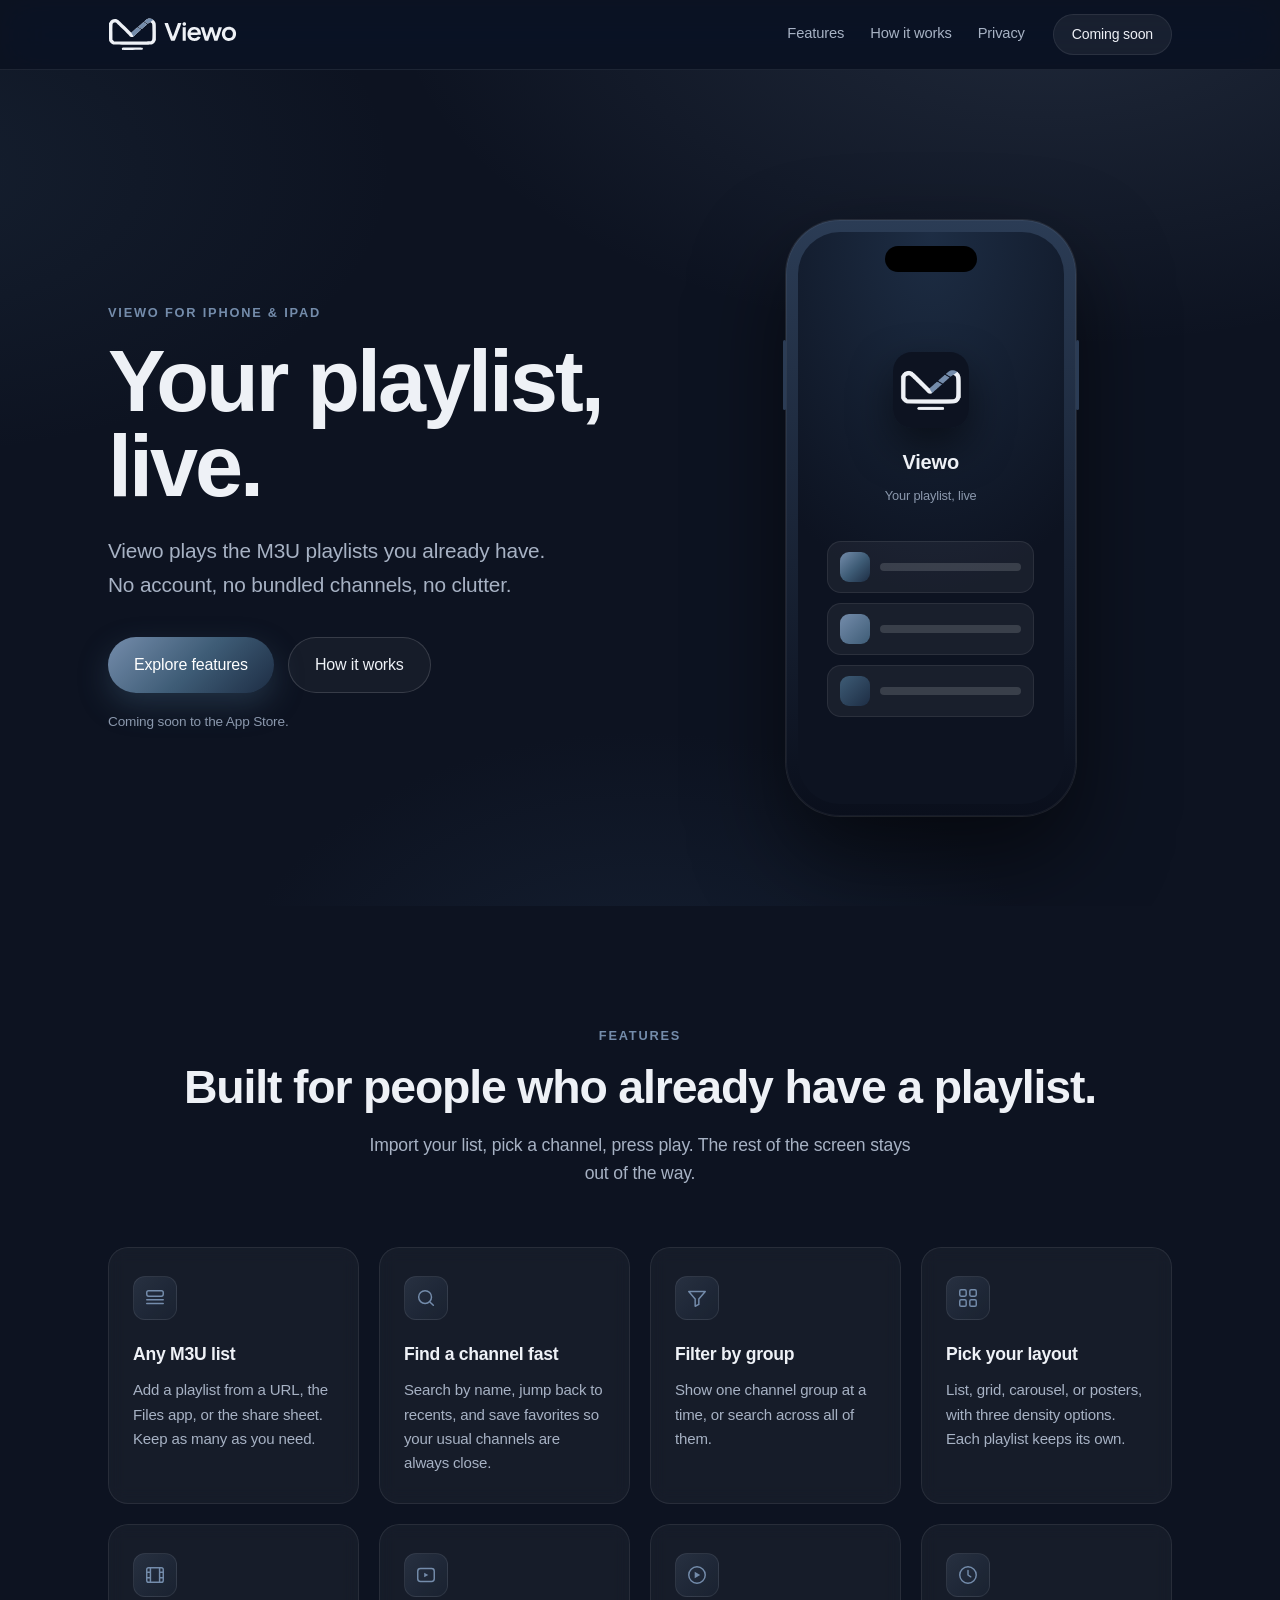
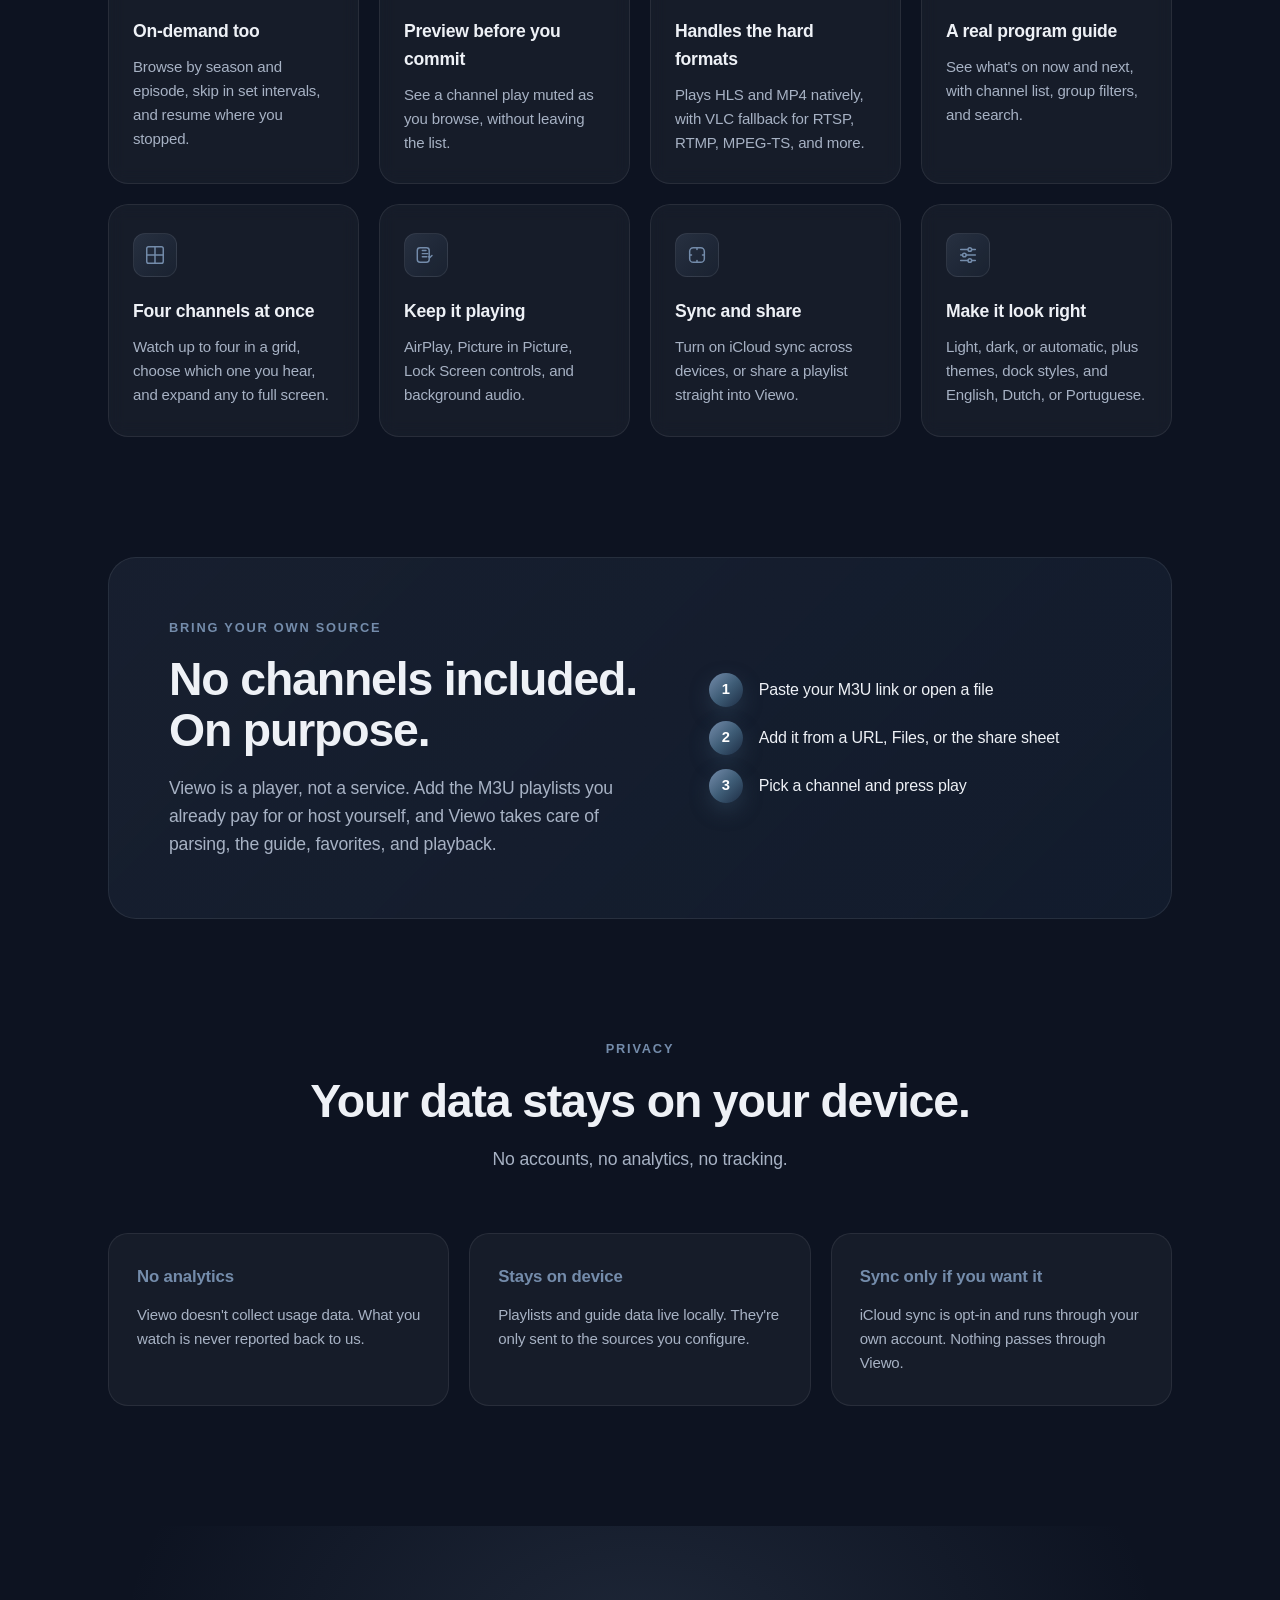
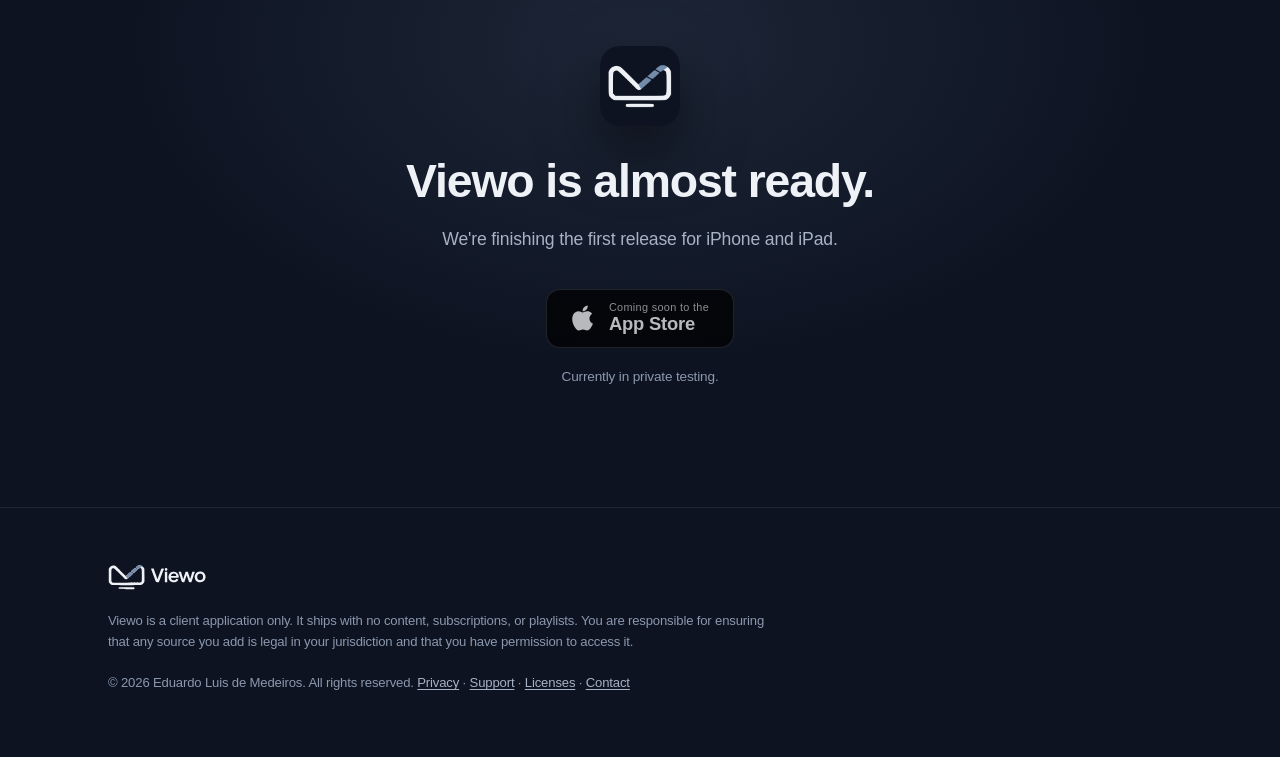
==== commit 01e60814: "Update hero tagline to Your playlist, live" ====
--- a/index.html
+++ b/index.html
@@ -3,19 +3,19 @@
 <head>
   <meta charset="UTF-8" />
   <meta name="viewport" content="width=device-width, initial-scale=1.0" />
-  <title>Viewo — Live TV, your way</title>
+  <title>Viewo — Your playlist, live.</title>
   <meta name="description" content="Viewo plays the M3U playlists you already have on iPhone and iPad. No account, no bundled channels, no clutter." />
   <meta name="theme-color" content="#0D1321" />
   <link rel="canonical" href="https://viewo.emedeiros.me/" />
 
-  <meta property="og:title" content="Viewo — Live TV, your way" />
+  <meta property="og:title" content="Viewo — Your playlist, live." />
   <meta property="og:description" content="A native IPTV player for iPhone and iPad. Bring your own playlist." />
   <meta property="og:type" content="website" />
   <meta property="og:site_name" content="Viewo" />
   <meta property="og:url" content="https://viewo.emedeiros.me/" />
   <meta property="og:image" content="https://viewo.emedeiros.me/assets/img/app-icon.png" />
   <meta name="twitter:card" content="summary" />
-  <meta name="twitter:title" content="Viewo — Live TV, your way" />
+  <meta name="twitter:title" content="Viewo — Your playlist, live." />
   <meta name="twitter:description" content="A native IPTV player for iPhone and iPad. Bring your own playlist." />
   <meta name="twitter:image" content="https://viewo.emedeiros.me/assets/img/app-icon.png" />
 
@@ -49,7 +49,7 @@
       <div class="hero__inner">
         <div class="hero__copy" data-reveal>
           <p class="eyebrow">Viewo for iPhone &amp; iPad</p>
-          <h1 class="hero__title">Live TV,<br />your way.</h1>
+          <h1 class="hero__title">Your playlist,<br />live.</h1>
           <p class="hero__subtitle">
             Viewo plays the M3U playlists you already have.
             No account, no bundled channels, no clutter.
@@ -68,7 +68,7 @@
               <div class="phone__content">
                 <img class="phone__icon" src="assets/img/app-icon.png" alt="" width="76" height="76" />
                 <span class="phone__app">Viewo</span>
-                <span class="phone__tag">Live TV, your way</span>
+                <span class="phone__tag">Your playlist, live</span>
                 <div class="phone__rows">
                   <div class="phone__row"><i></i><span></span></div>
                   <div class="phone__row"><i></i><span></span></div>
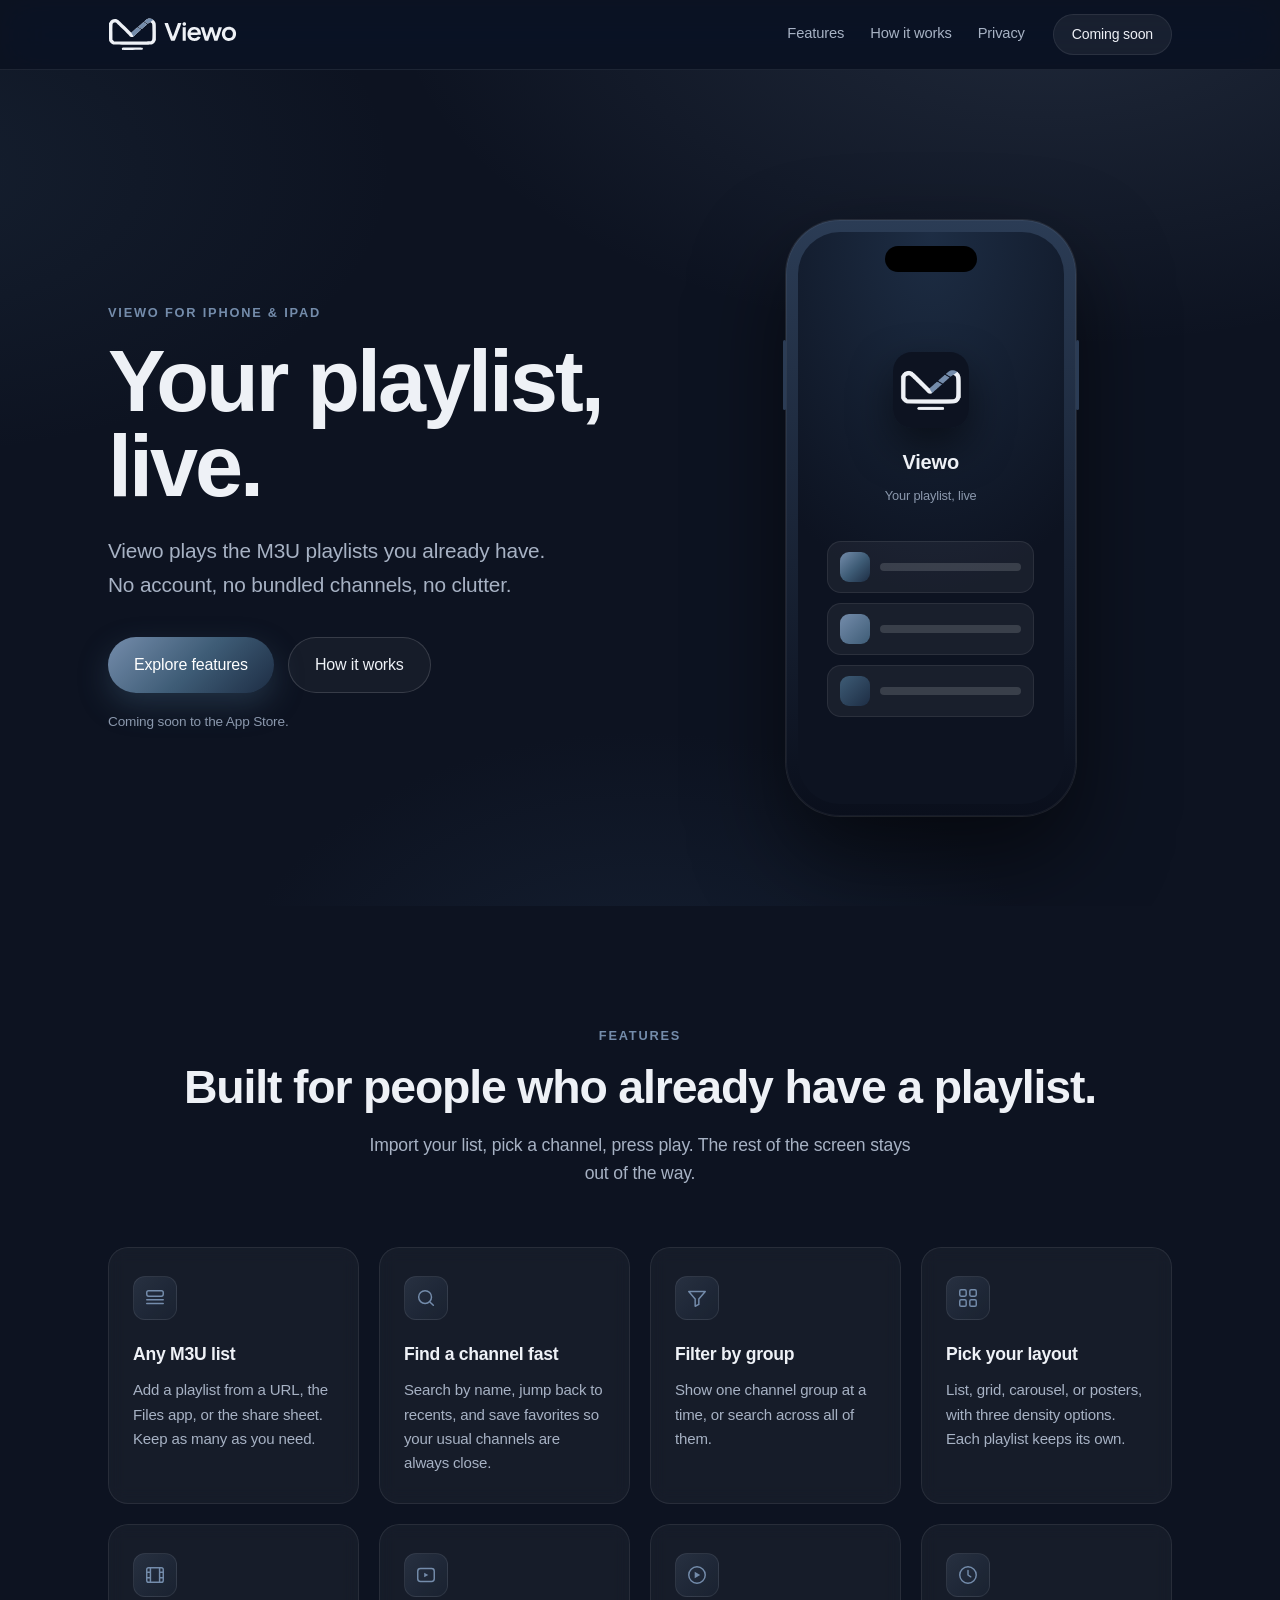
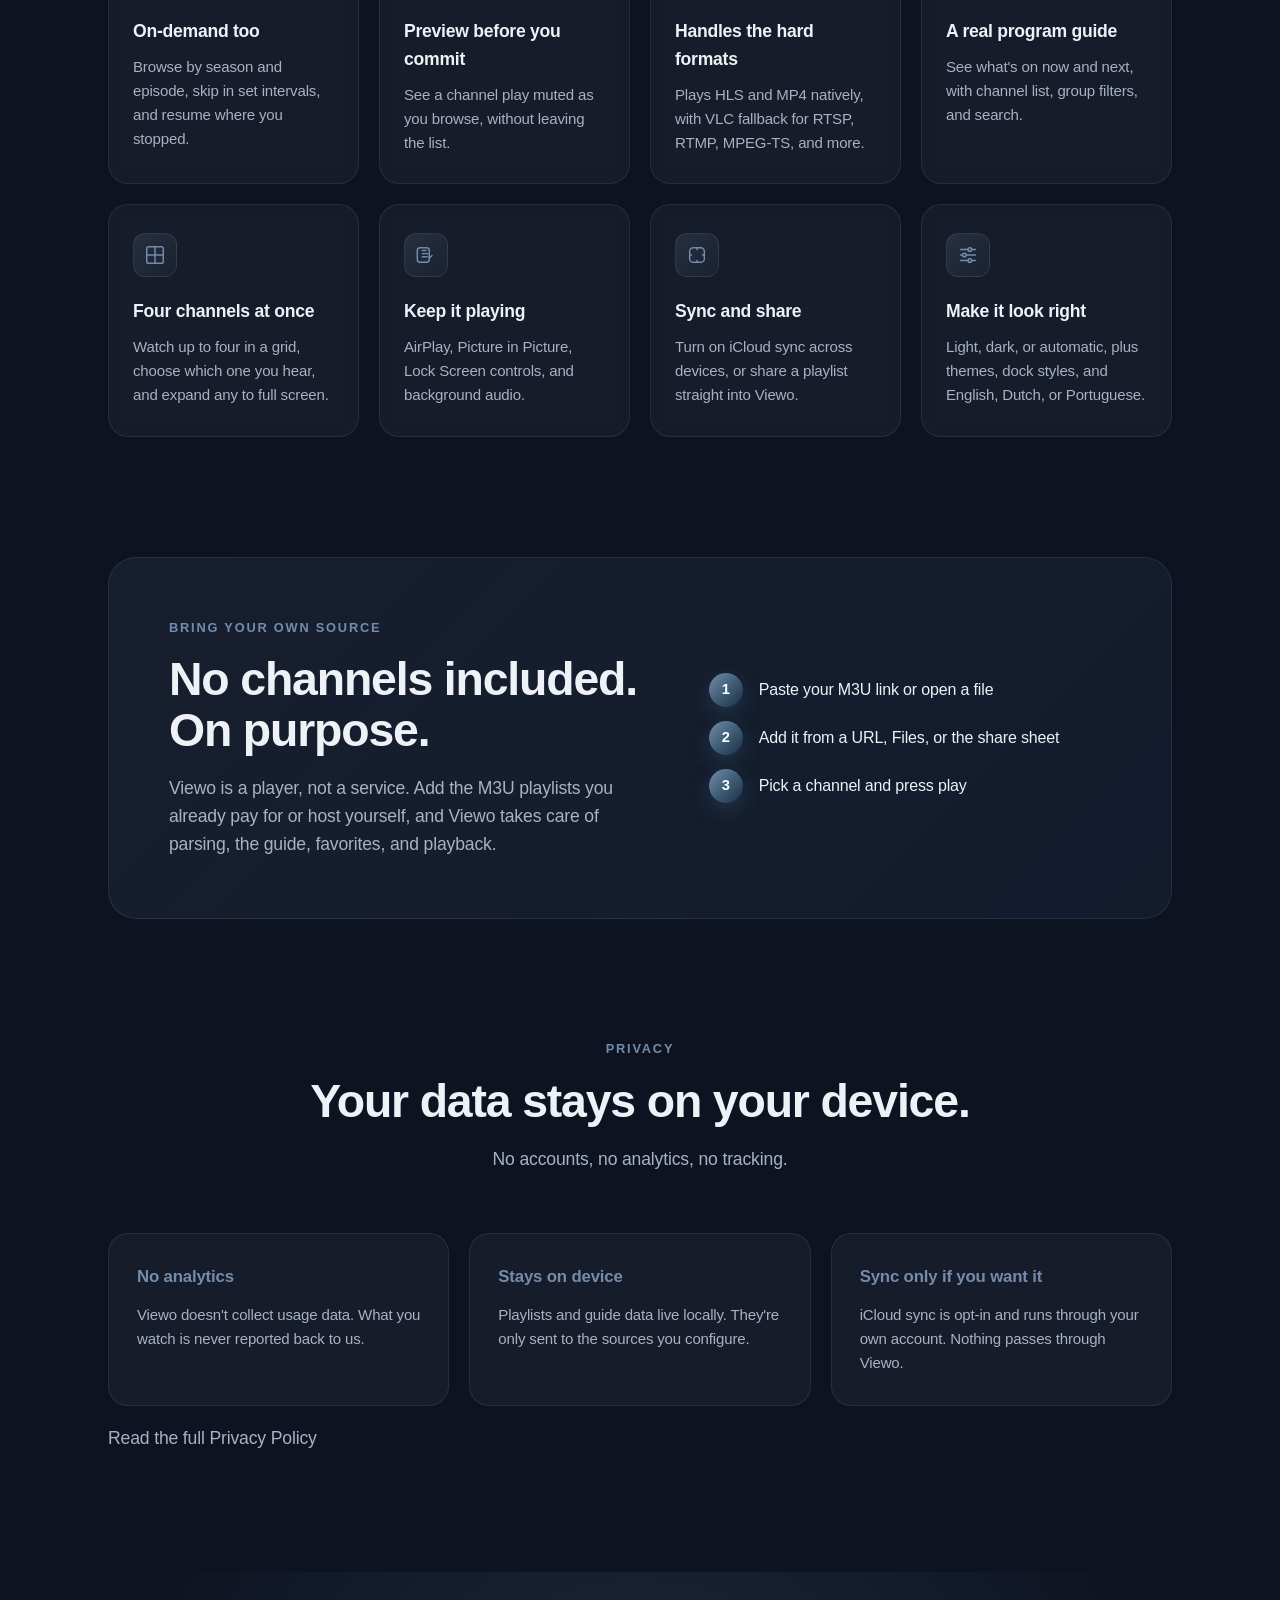
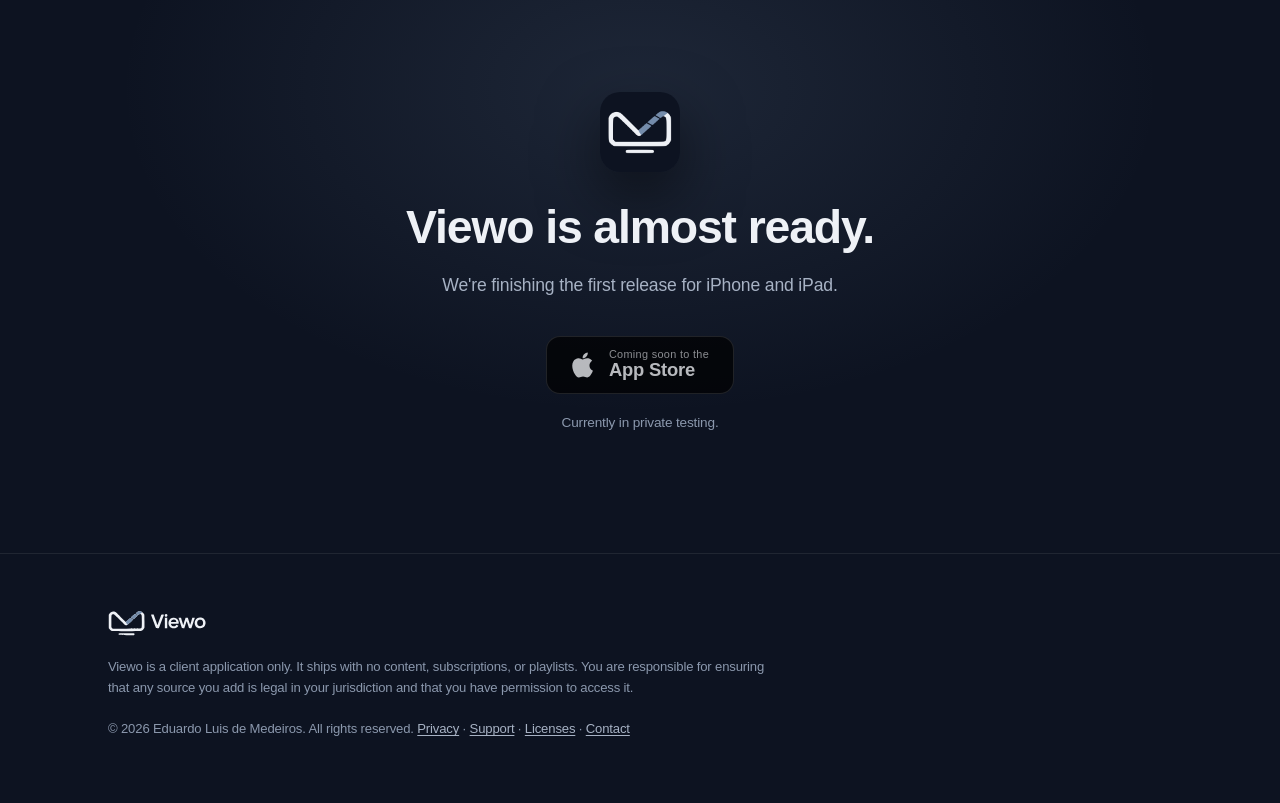
==== commit 5941dc0f: "Link full privacy policy from landing page" ====
--- a/index.html
+++ b/index.html
@@ -237,6 +237,7 @@
             <p>iCloud sync is opt-in and runs through your own account. Nothing passes through Viewo.</p>
           </div>
         </div>
+        <p class="section-lede"><a href="privacy/">Read the full Privacy Policy</a></p>
       </div>
     </section>
 
